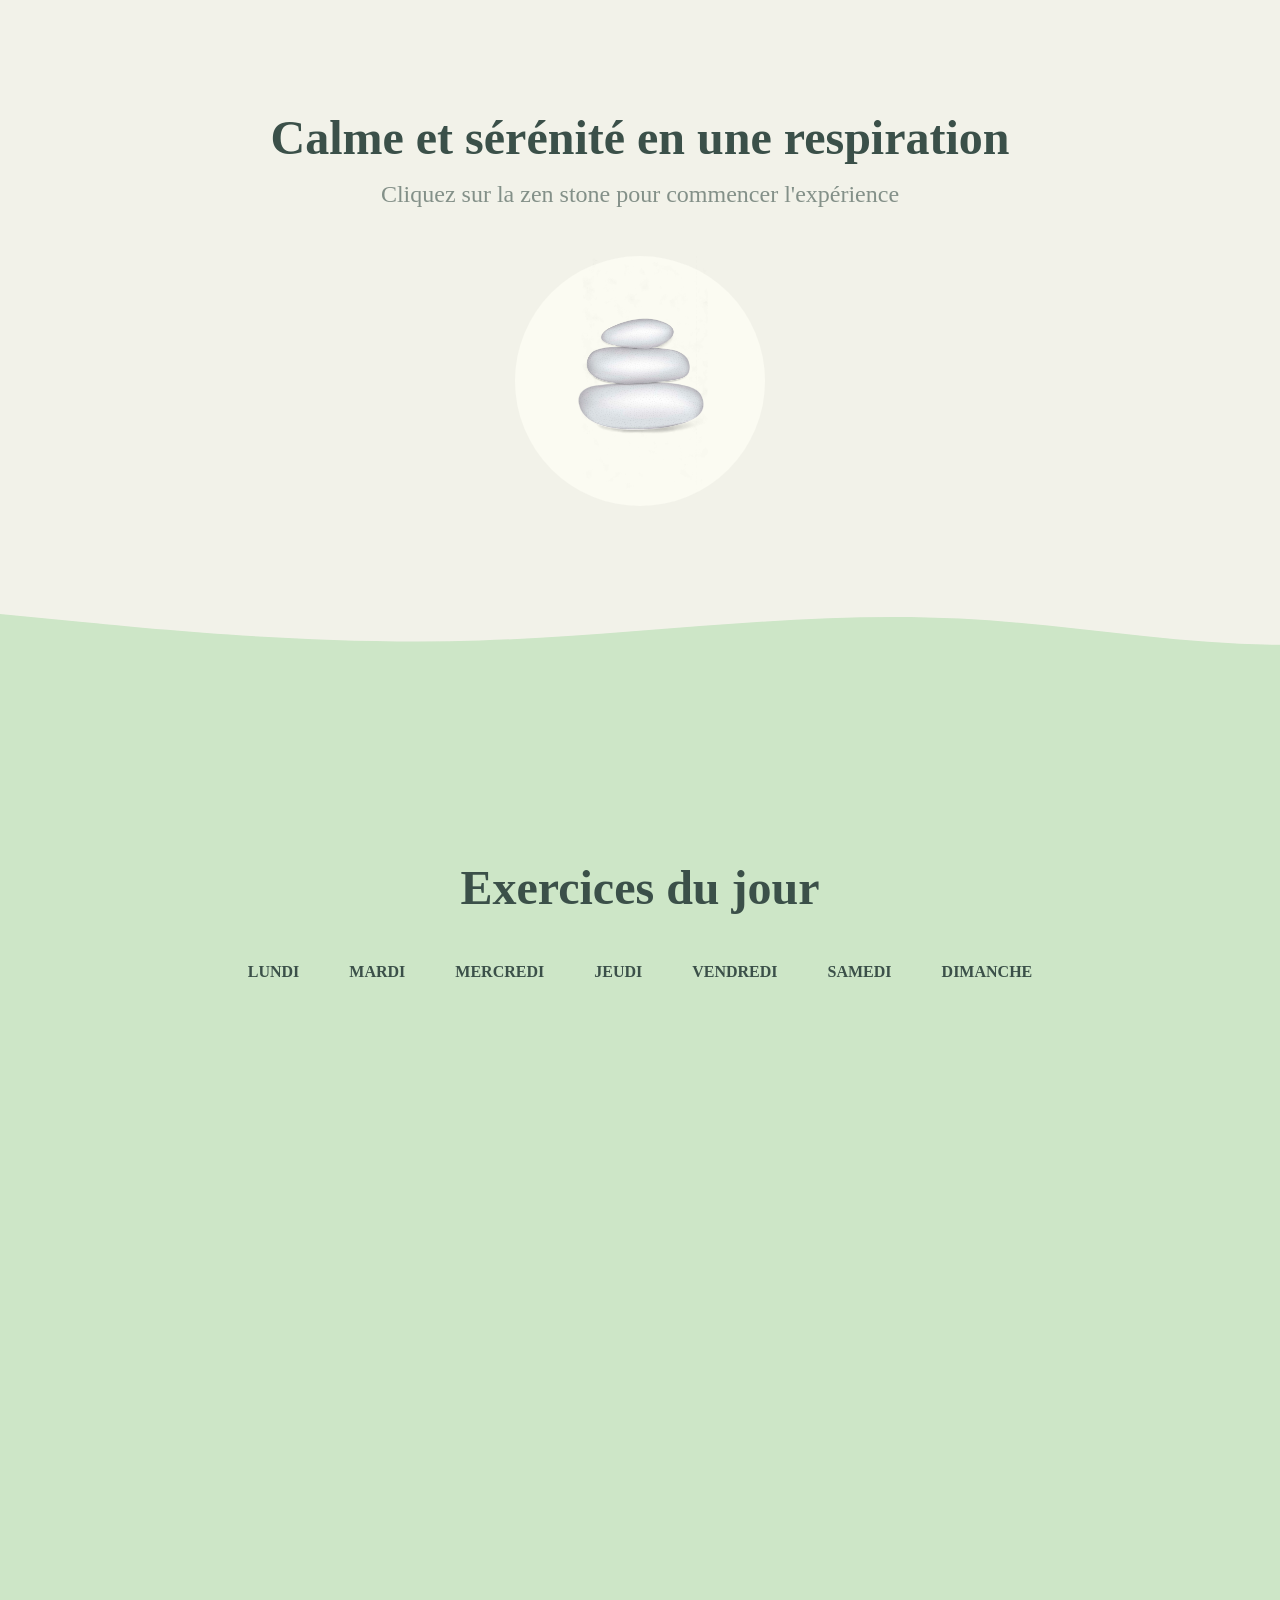
==== exercices.html @ aed7e55b "avancée animation zen stones + positionnement wave / content exercices" ====
<!DOCTYPE html>
<html lang="fr">
<head>
    <meta charset="UTF-8">
    <meta name="viewport" content="width=device-width, initial-scale=1.0">
    <!-- CSS -->
    <link rel="stylesheet" href="assets/css/style.css">
    <!-- JAVASCRIPT -->
     <script src="assets/js/exercice.js" defer></script>
    <title>Document</title>
</head>
<body>
    <section id="breath">
        <div class="container">
            <div class="breath_title">
            <h2>Calme et sérénité en une respiration</h2>
            <h3>Cliquez sur la zen stone pour commencer l'expérience</h3>
            </div>
            <div class="btn_stone_bg">
                <!-- HOVER =  scale(1.1 / 1.2) pour les stones + rotations -->
                 <!--  -->
                 <a href="" id="stone_btn">
                    <div class="stone_wrapper">
                        <img src="assets/img/stone1.png" alt="Pierre de base de la zen stone utilisée en bouton">
                        <img src="assets/img/stone2.png" alt="Seconde pierre de la zen stone utilisée en bouton">
                        <img src="assets/img/stone4.png" alt="Dernière pierre de la zen stone utilisée en bouton">
                    </div>
                </a>
                <div class="wave_background"></div>
            </div>        
        </div>
        <section id="breath_game">
            <!-- position absolute left0 bottom 50% translate 50% -->
             <!-- Display none de base puis changement  -->
            <div id="popup">
                <div class="popup_head">
                    <h2>Respirez pleinement</h2>
                    <!-- btn bg color F2F2E9 + padding -->
                    <a href="" id="popup_close""><</a>
                </div>
                <div class="popup_detail">
                    <p>Découvrez la puissance de la cohérence cardiaque pour un bien-être immédiat.Libérez votre esprit du stress quotidien et retrouvez équilibre et sérénité en quelques minutes seulement. Grâce à notre exercice de respiration en cohérence cardiaque, vous allez synchroniser votre respiration avec votre rythme cardiaque, apportant ainsi calme intérieur et apaisement profond.</p>
                </div>
                <!-- margin 3/5%  -->
                 <!-- bg image à rajouter un truc sobre -->
                <div id="setupBreath" class="game_setup_container">
                    <div class="setup_card">
                        <div class="setup_line" id="setupTime">
                            <h3>Durée</h3>
                            <input type="text" id="time" name="time" placeholder="Entrez un temps en minutes" min="1">
                            <p id="timeError"></p>
                        </div>
                        <div class="setup_line" id="setupVocal">
                            <h3>Guide vocal</h3>
                            <label for="vocal">
                                <input type="checkbox" id="vocal" name="vocal"> Activer
                            </label>
                        </div>
                        <div class="setup_line" id="setupMusic">
                            <h3>Musique</h3>
                            <label for="music">
                                <input type="checkbox" id="music" name="music"> Activer
                            </label>
                        </div>
                        <button type="submit" id="setupValidBtn">Enregistrer</button>
                    </div>
                </div>
                <h2>Cohérence cardiaque</h2>
                <div class="circle"></div>
            </div>
        </section>
    </section>
    <section id="exercices">
        <div class="container">
            <div class="exercices_title">
                <h2>Exercices du jour</h2>
                <ul id="calendar">
                    <li><a href="">LUNDI</a></li>
                    <li><a href="">MARDI</a></li>
                    <li><a href="">MERCREDI</a></li>
                    <li><a href="">JEUDI</a></li>
                    <li><a href="">VENDREDI</a></li>
                    <li><a href="">SAMEDI</a></li>
                    <li><a href="">DIMANCHE</a></li>
                </ul>
            </div>
            <div class="exercices_card_container">
                <!-- Pour chaque card = image en background de la card -->
                <div class="exercice_card">
                    <div class="EC_content">
                        <h3 class="EC_title"></h3>
                        <p class="EC_text"></p>
                    </div>
                </div>
                <div class="exercice_card">
                    <div class="EC_content">
                        <h3 class="EC_title"></h3>
                        <p class="EC_text"></p>
                    </div>
                </div>
                <div class="exercice_card">
                    <div class="EC_content">
                        <h3 class="EC_title"></h3>
                        <p class="EC_text"></p>
                    </div>
                </div>
            </div>
        </div>
    </section>
    <div class="bg_white_banner"></div>
</body>
<footer></footer>
</html>
---- assets/css/style.css ----
.container {
  max-width: 1750px;
}

* {
  margin: 0;
  padding: 0;
  text-decoration: none;
  list-style: none;
}

body {
  background-color: #f2f2e9;
}
body h2 {
  font-size: 3rem;
  color: #3b5049;
  padding-top: 110px;
}
body h3 {
  font-weight: normal;
  color: #3b5049;
}

#breath {
  display: flex;
  flex-direction: column;
  justify-content: flex-start;
  align-items: center;
  height: 750px;
  background-image: url("../img/bg_wave.svg");
  background-size: cover;
}
#breath .container {
  width: 100%;
  display: flex;
  flex-direction: column;
  justify-content: center;
  align-items: center;
  text-align: center;
}
#breath .container h3 {
  font-size: 1.5rem;
  padding-top: 1rem;
  opacity: 0.6;
  color: #3b5049;
}
#breath .btn_stone_bg {
  margin-top: 3rem;
  background-color: #fbfbf2;
  width: 250px;
  height: 250px;
  border-radius: 50%;
  z-index: 1;
  position: relative;
  transition: 0.5s ease-in-out;
}
#breath .btn_stone_bg img {
  position: absolute;
  width: 130px;
  top: 0%;
  left: 51%;
  transform: translate(-50%);
  transition: 0.5s ease-in-out;
}
#breath .btn_stone_bg img:nth-child(1):hover {
  top: -1%;
}
#breath .btn_stone_bg img:hover:nth-child(2) {
  transform: translate3d(1, 1, 1, 45deg);
  top: -3%;
  left: 45%;
}
#breath .btn_stone_bg img:nth-child(3) {
  top: 24%;
  left: 51%;
  transform: translate(-50%);
}
#breath .btn_stone_bg img:nth-child(3):hover {
  transform: translate3d(-1, -1, -1, 45deg);
  top: 20%;
  left: 66%;
}
#breath .btn_stone_bg:hover {
  transform: scale(1.1);
}

#exercices {
  display: flex;
  flex-direction: column;
  justify-content: flex-start;
  align-items: center;
  background-color: #cde6c7;
  height: 60rem;
}
#exercices .container {
  width: 100%;
  display: flex;
  flex-direction: row;
  justify-content: center;
  align-items: center;
  text-align: center;
}
#exercices ul {
  display: flex;
  flex-direction: row;
  justify-content: center;
  align-items: center;
  gap: 50px;
  margin-top: 3rem;
}
#exercices ul a {
  display: block;
  color: #3b5049;
  font-weight: 700;
  cursor: pointer;
  transition: 0.3s ease;
}
#exercices ul a:hover {
  color: #f2f2e9;
}

#popup {
  display: none;
}

/*# sourceMappingURL=style.css.map */
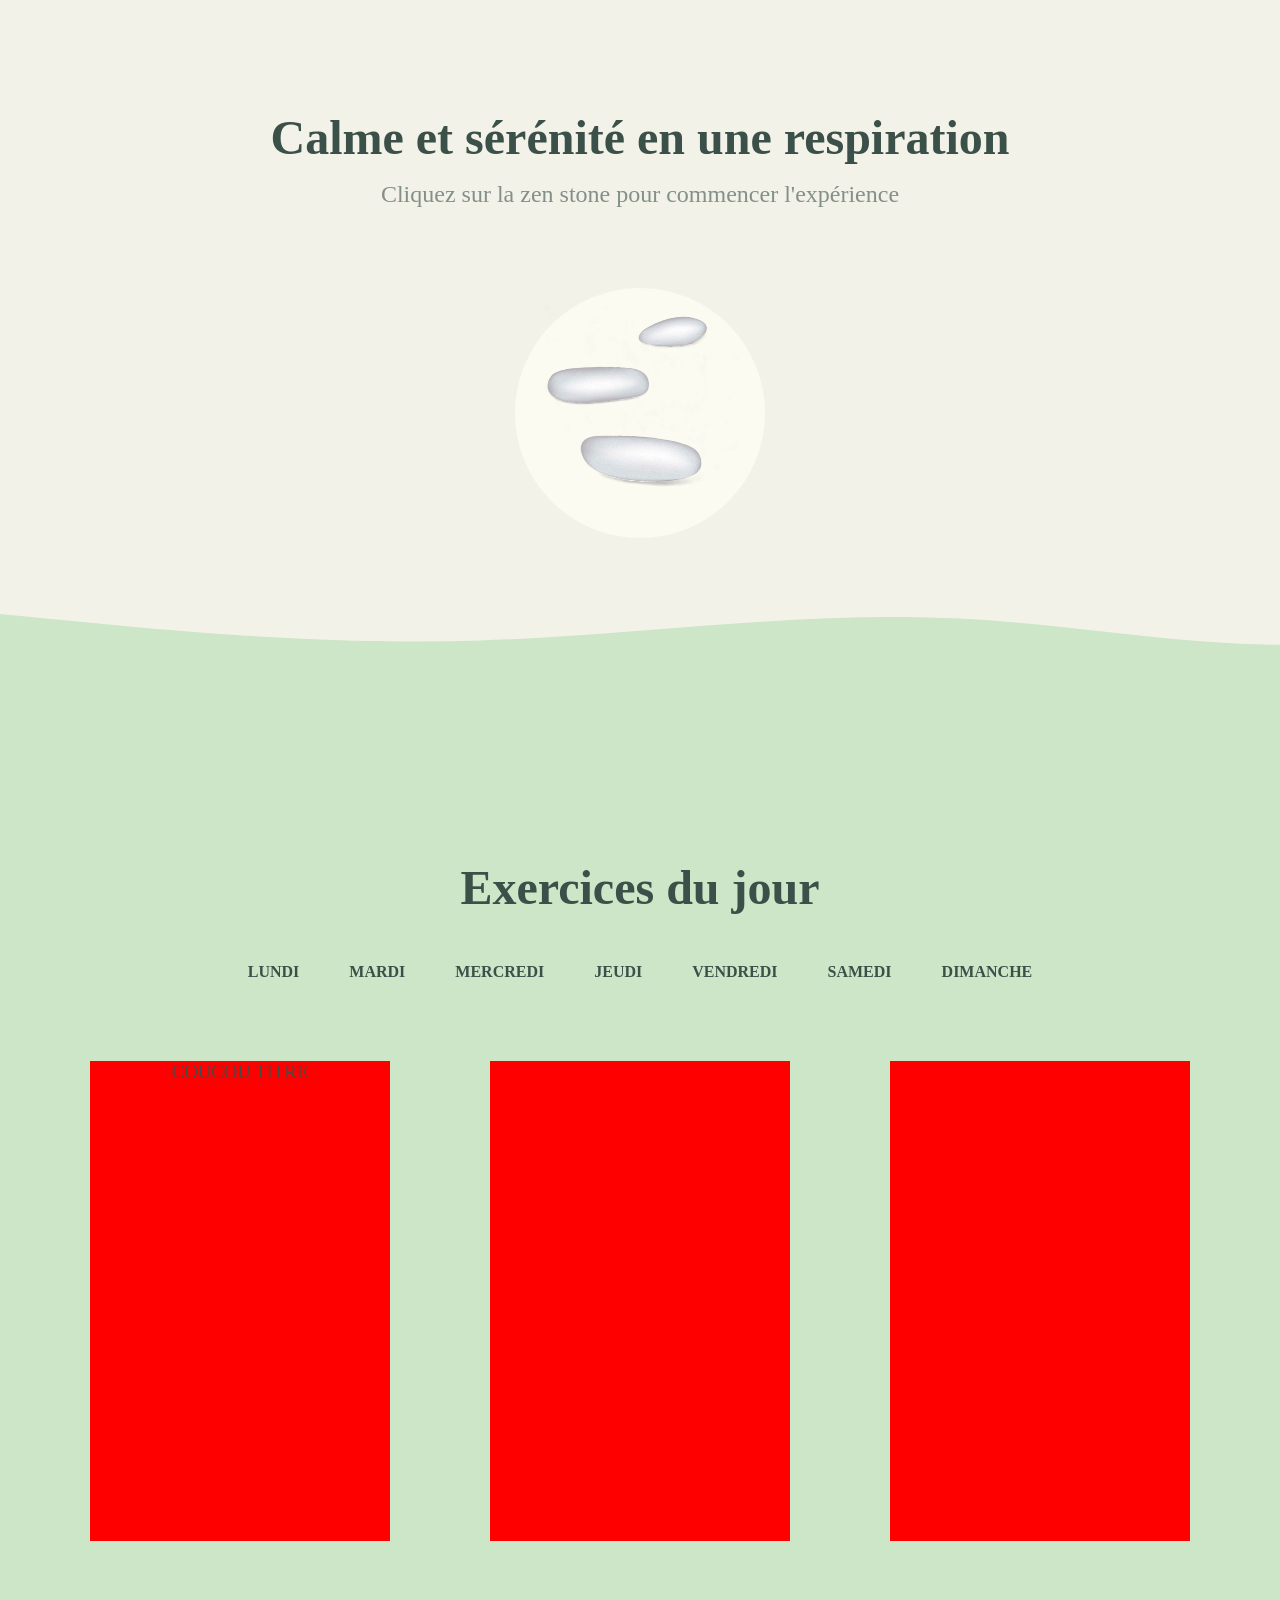
==== commit 2f7f1bc3: "ajout animation zen stones + cards en place et animée JS" ====
--- a/exercices.html
+++ b/exercices.html
@@ -84,11 +84,12 @@
                     <li><a href="">DIMANCHE</a></li>
                 </ul>
             </div>
+
             <div class="exercices_card_container">
                 <!-- Pour chaque card = image en background de la card -->
                 <div class="exercice_card">
                     <div class="EC_content">
-                        <h3 class="EC_title"></h3>
+                        <h3 class="EC_title">COUCOU TITRE</h3>
                         <p class="EC_text"></p>
                     </div>
                 </div>
--- a/assets/css/style.css
+++ b/assets/css/style.css
@@ -46,14 +46,15 @@
   color: #3b5049;
 }
 #breath .btn_stone_bg {
-  margin-top: 3rem;
+  margin-top: 5rem;
   background-color: #fbfbf2;
   width: 250px;
   height: 250px;
   border-radius: 50%;
   z-index: 1;
   position: relative;
-  transition: 0.5s ease-in-out;
+  transition: 0.4s ease-in-out;
+  cursor: pointer;
 }
 #breath .btn_stone_bg img {
   position: absolute;
@@ -61,28 +62,42 @@
   top: 0%;
   left: 51%;
   transform: translate(-50%);
-  transition: 0.5s ease-in-out;
+  transition: 0.3s ease-in;
+  transform-style: preserve-3d;
 }
-#breath .btn_stone_bg img:nth-child(1):hover {
-  top: -1%;
+#breath .btn_stone_bg img:nth-child(1) {
+  top: 10%;
+  transform: translate(-50%) rotateX(20deg) rotateY(15deg);
 }
-#breath .btn_stone_bg img:hover:nth-child(2) {
-  transform: translate3d(1, 1, 1, 45deg);
-  top: -3%;
-  left: 45%;
+#breath .btn_stone_bg img:nth-child(2) {
+  top: -5%;
+  left: 35%;
+  transform: translate(-50%) rotateX(-15deg) rotateY(10deg);
 }
 #breath .btn_stone_bg img:nth-child(3) {
+  top: 10%;
+  left: 65%;
+  transform: translate(-50%) rotateX(10deg) rotateY(-20deg);
+  animation-delay: 1.5s;
+}
+#breath .btn_stone_bg:hover {
+  transform: scale(0.9);
+}
+#breath .btn_stone_bg:hover img:nth-child(1) {
+  top: 0%;
+  transform: translate(-50%);
+}
+#breath .btn_stone_bg:hover img:nth-child(2) {
+  top: 0%;
+  left: 51%;
+  transform: translate(-50%);
+  animation-delay: 0.1s;
+}
+#breath .btn_stone_bg:hover img:nth-child(3) {
   top: 24%;
   left: 51%;
   transform: translate(-50%);
-}
-#breath .btn_stone_bg img:nth-child(3):hover {
-  transform: translate3d(-1, -1, -1, 45deg);
-  top: 20%;
-  left: 66%;
-}
-#breath .btn_stone_bg:hover {
-  transform: scale(1.1);
+  animation-delay: 0.2s;
 }
 
 #exercices {
@@ -96,7 +111,7 @@
 #exercices .container {
   width: 100%;
   display: flex;
-  flex-direction: row;
+  flex-direction: column;
   justify-content: center;
   align-items: center;
   text-align: center;
@@ -116,8 +131,43 @@
   cursor: pointer;
   transition: 0.3s ease;
 }
+#exercices ul a::before {
+  content: "";
+  position: absolute;
+  bottom: 0;
+  left: 50%;
+  width: 0;
+  height: 1px;
+  background-color: #3b5049;
+  transition: width 0.4s ease, left 0.4s ease;
+}
 #exercices ul a:hover {
-  color: #f2f2e9;
+  transform: scale(1.2);
+}
+#exercices ul a:hover::before {
+  width: 100%;
+  left: 0;
+}
+#exercices .exercices_card_container {
+  display: flex;
+  flex-direction: row;
+  justify-content: center;
+  align-items: center;
+  width: 100%;
+  gap: 100px;
+  perspective: 800px;
+}
+#exercices .exercices_card_container .exercice_card {
+  background-color: red;
+  width: 300px;
+  height: 30rem;
+  margin-top: 5rem;
+  will-change: transform;
+  transform-style: preserve-3d;
+  transition: 0.1s ease;
+}
+#exercices .exercices_card_container .exercice_card:hover {
+  transform: rotateX(var(--x-rotation, 0deg)) rotateY(var(--y-rotation, 0deg)) scale(1.1);
 }
 
 #popup {
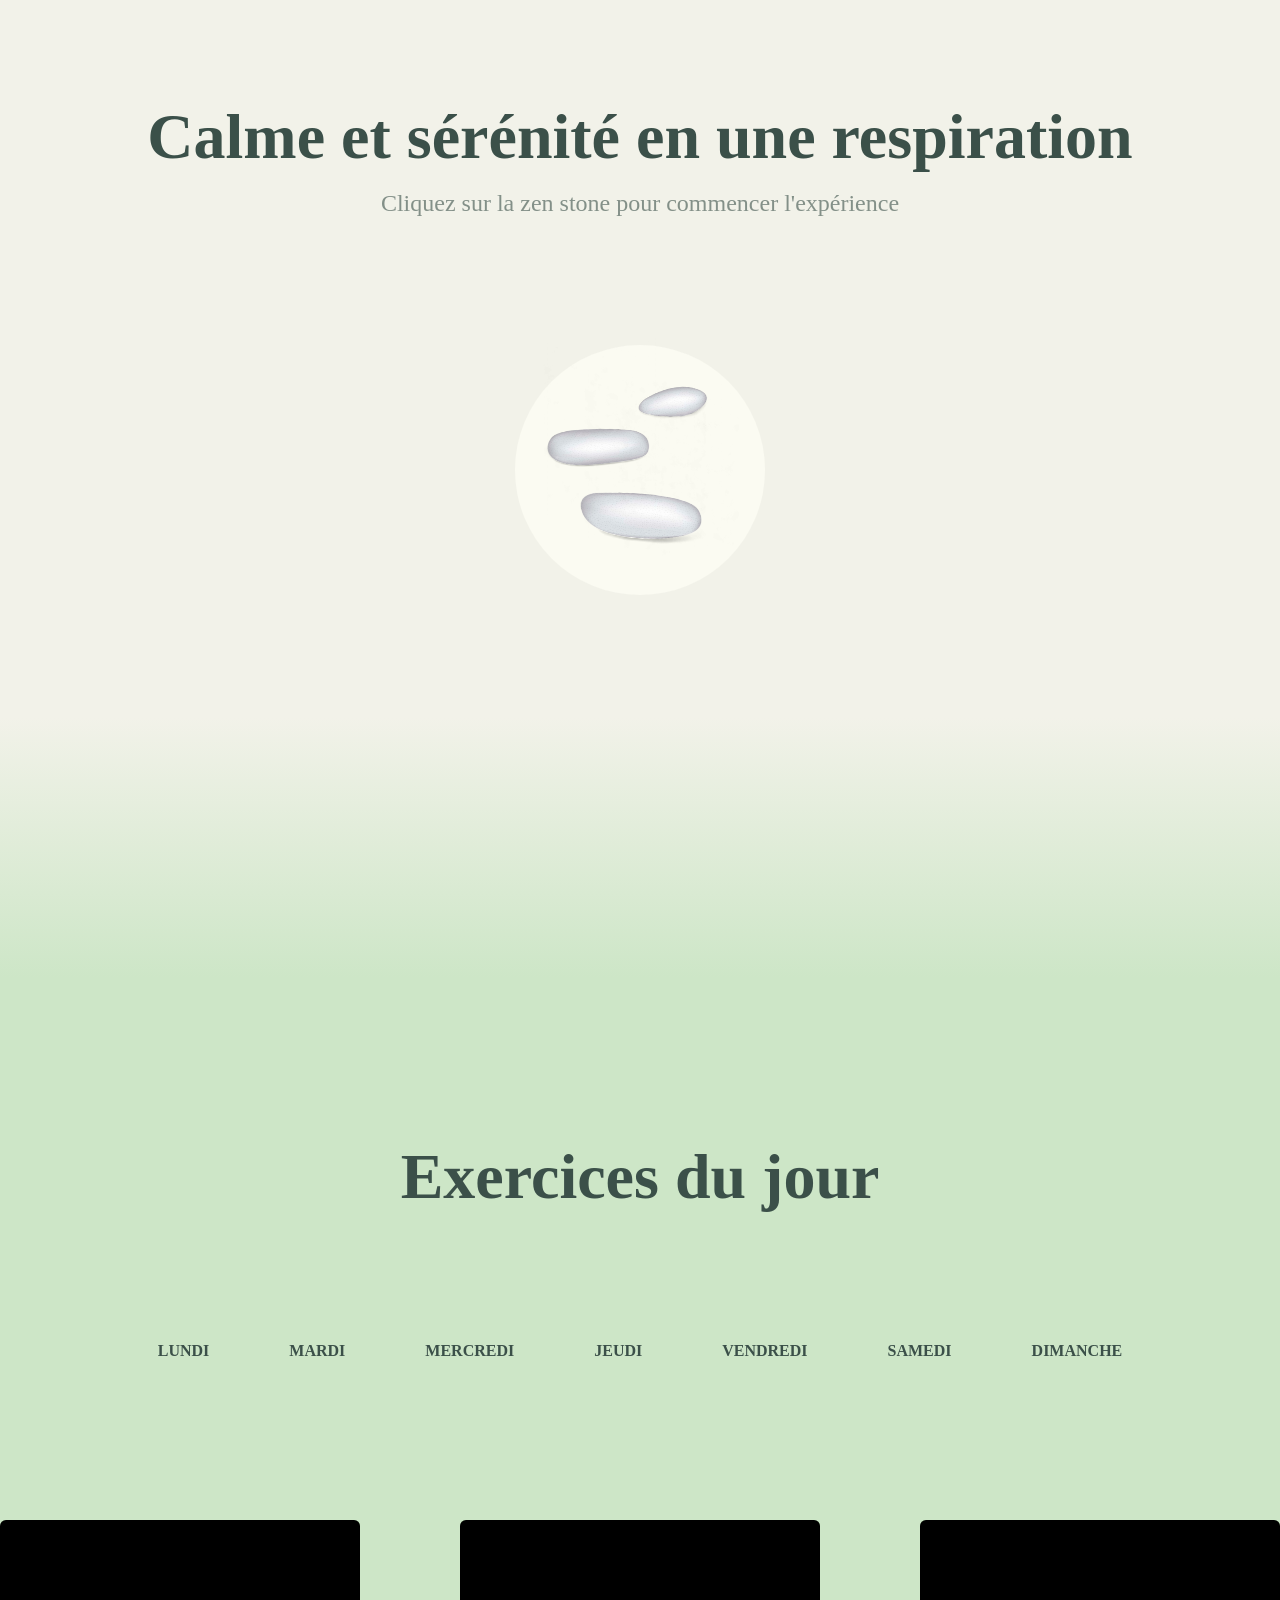
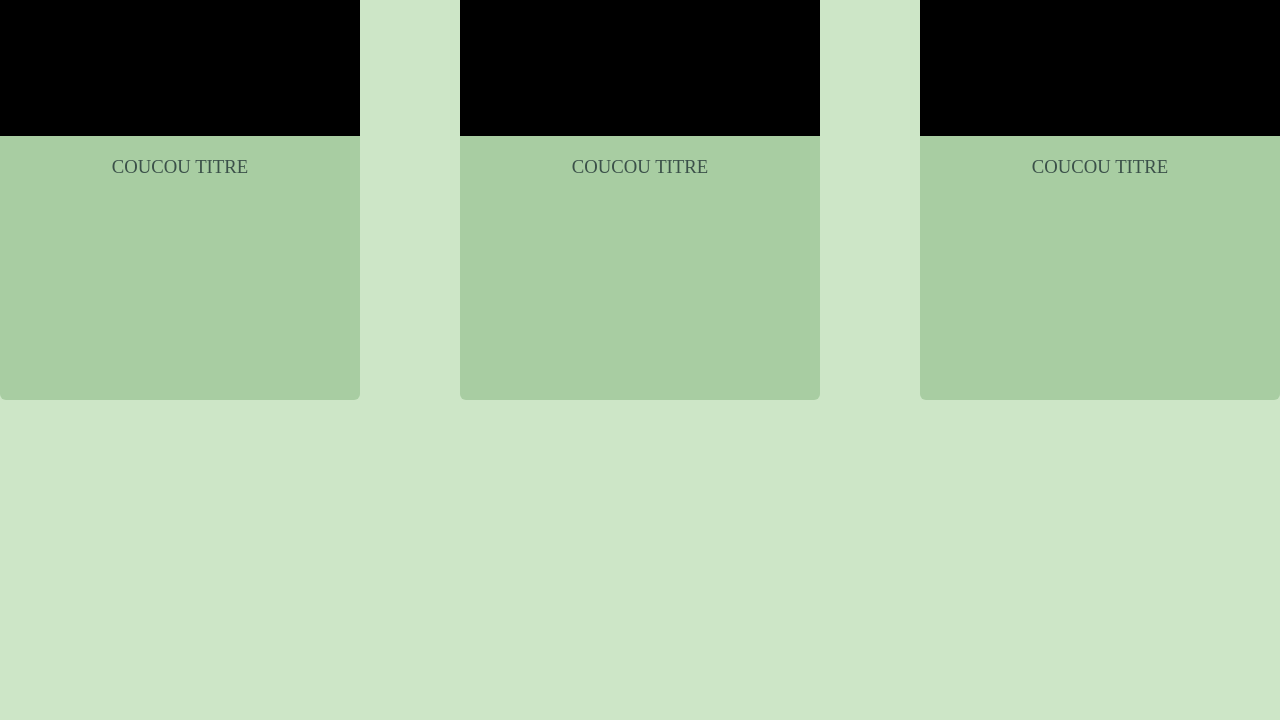
==== commit ed8e9005: "cards desktop ok" ====
--- a/exercices.html
+++ b/exercices.html
@@ -3,6 +3,8 @@
 <head>
     <meta charset="UTF-8">
     <meta name="viewport" content="width=device-width, initial-scale=1.0">
+    <!-- favicons -->
+     <link rel="stylesheet" href="assets/css/all.css">
     <!-- CSS -->
     <link rel="stylesheet" href="assets/css/style.css">
     <!-- JAVASCRIPT -->
@@ -32,42 +34,42 @@
         <section id="breath_game">
             <!-- position absolute left0 bottom 50% translate 50% -->
              <!-- Display none de base puis changement  -->
-            <div id="popup">
-                <div class="popup_head">
-                    <h2>Respirez pleinement</h2>
-                    <!-- btn bg color F2F2E9 + padding -->
-                    <a href="" id="popup_close""><</a>
-                </div>
-                <div class="popup_detail">
-                    <p>Découvrez la puissance de la cohérence cardiaque pour un bien-être immédiat.Libérez votre esprit du stress quotidien et retrouvez équilibre et sérénité en quelques minutes seulement. Grâce à notre exercice de respiration en cohérence cardiaque, vous allez synchroniser votre respiration avec votre rythme cardiaque, apportant ainsi calme intérieur et apaisement profond.</p>
-                </div>
-                <!-- margin 3/5%  -->
-                 <!-- bg image à rajouter un truc sobre -->
-                <div id="setupBreath" class="game_setup_container">
-                    <div class="setup_card">
-                        <div class="setup_line" id="setupTime">
-                            <h3>Durée</h3>
-                            <input type="text" id="time" name="time" placeholder="Entrez un temps en minutes" min="1">
-                            <p id="timeError"></p>
+            <div id="sideMenu">
+                <div class="menu_container">
+                        <h3>Respirez pleinement</h3>
+                    <div class="popup_detail">
+                        <p>Découvrez la puissance de la cohérence cardiaque pour un bien-être immédiat.Libérez votre esprit du stress quotidien et retrouvez équilibre et sérénité en quelques minutes seulement. Grâce à notre exercice de respiration en cohérence cardiaque, vous allez synchroniser votre respiration avec votre rythme cardiaque, apportant ainsi calme intérieur et apaisement profond.</p>
+                    </div>
+                    <!-- margin 3/5%  -->
+                    <!-- bg image à rajouter un truc sobre -->
+                    <div id="setupBreath" class="game_setup_container">
+                        <div class="setup_card">
+                            <div class="setup_line" id="setupTime">
+                                <h3>Durée</h3>
+                                <input type="text" id="time" name="time" placeholder="Temps en minutes" min="1">
+                                <p id="timeError"></p>
+                            </div>
+                            <div class="setup_line" id="setupVocal">
+                                <h3>Guide vocal</h3>
+                                <label for="vocal">
+                                    <input type="checkbox" id="vocal" name="vocal"> Activer
+                                </label>
+                            </div>
+                            <div class="setup_line" id="setupMusic">
+                                <h3>Musique</h3>
+                                <label for="music">
+                                    <input type="checkbox" id="music" name="music"> Activer
+                                </label>
+                            </div>
+                            <button type="submit" id="setupValidBtn" class="popupClose">Enregistrer</button>
                         </div>
-                        <div class="setup_line" id="setupVocal">
-                            <h3>Guide vocal</h3>
-                            <label for="vocal">
-                                <input type="checkbox" id="vocal" name="vocal"> Activer
-                            </label>
-                        </div>
-                        <div class="setup_line" id="setupMusic">
-                            <h3>Musique</h3>
-                            <label for="music">
-                                <input type="checkbox" id="music" name="music"> Activer
-                            </label>
-                        </div>
-                        <button type="submit" id="setupValidBtn">Enregistrer</button>
                     </div>
                 </div>
-                <h2>Cohérence cardiaque</h2>
-                <div class="circle"></div>
+                <a href="" id="popup_close" class="popupClose"><i class="fa-solid fa-arrow-left"></i></a>
             </div>
+            <h2>Cohérence cardiaque</h2>
+            <div class="circle"></div>
+            <div id="gameClose"><i class="fa-solid fa-backward"></i></div>
         </section>
     </section>
     <section id="exercices">
@@ -88,20 +90,29 @@
             <div class="exercices_card_container">
                 <!-- Pour chaque card = image en background de la card -->
                 <div class="exercice_card">
-                    <div class="EC_content">
+                    <div class="img_abs">
+                        <img src="" alt="">
+                    </div>
+                    <div class="EC_text">
                         <h3 class="EC_title">COUCOU TITRE</h3>
                         <p class="EC_text"></p>
                     </div>
                 </div>
                 <div class="exercice_card">
-                    <div class="EC_content">
-                        <h3 class="EC_title"></h3>
+                    <div class="img_abs">
+                        <img src="" alt="">
+                    </div>
+                    <div class="EC_text">
+                        <h3 class="EC_title">COUCOU TITRE</h3>
                         <p class="EC_text"></p>
                     </div>
                 </div>
                 <div class="exercice_card">
-                    <div class="EC_content">
-                        <h3 class="EC_title"></h3>
+                    <div class="img_abs">
+                        <img src="" alt="">
+                    </div>
+                    <div class="EC_text">
+                        <h3 class="EC_title">COUCOU TITRE</h3>
                         <p class="EC_text"></p>
                     </div>
                 </div>
--- a/assets/css/style.css
+++ b/assets/css/style.css
@@ -13,9 +13,9 @@
   background-color: #f2f2e9;
 }
 body h2 {
-  font-size: 3rem;
-  color: #3b5049;
-  padding-top: 110px;
+  font-size: 4rem;
+  color: #3b5049;
+  padding-top: 100px;
 }
 body h3 {
   font-weight: normal;
@@ -27,8 +27,8 @@
   flex-direction: column;
   justify-content: flex-start;
   align-items: center;
-  height: 750px;
-  background-image: url("../img/bg_wave.svg");
+  height: 65rem;
+  background: linear-gradient(360deg, rgb(205, 230, 199) 6%, rgb(242, 242, 233) 31%);
   background-size: cover;
 }
 #breath .container {
@@ -46,7 +46,7 @@
   color: #3b5049;
 }
 #breath .btn_stone_bg {
-  margin-top: 5rem;
+  margin-top: 8rem;
   background-color: #fbfbf2;
   width: 250px;
   height: 250px;
@@ -70,12 +70,12 @@
   transform: translate(-50%) rotateX(20deg) rotateY(15deg);
 }
 #breath .btn_stone_bg img:nth-child(2) {
-  top: -5%;
+  top: -3%;
   left: 35%;
   transform: translate(-50%) rotateX(-15deg) rotateY(10deg);
 }
 #breath .btn_stone_bg img:nth-child(3) {
-  top: 10%;
+  top: 15%;
   left: 65%;
   transform: translate(-50%) rotateX(10deg) rotateY(-20deg);
   animation-delay: 1.5s;
@@ -84,17 +84,17 @@
   transform: scale(0.9);
 }
 #breath .btn_stone_bg:hover img:nth-child(1) {
-  top: 0%;
+  top: 15%;
   transform: translate(-50%);
 }
 #breath .btn_stone_bg:hover img:nth-child(2) {
-  top: 0%;
+  top: 15%;
   left: 51%;
   transform: translate(-50%);
   animation-delay: 0.1s;
 }
 #breath .btn_stone_bg:hover img:nth-child(3) {
-  top: 24%;
+  top: 39%;
   left: 51%;
   transform: translate(-50%);
   animation-delay: 0.2s;
@@ -106,7 +106,7 @@
   justify-content: flex-start;
   align-items: center;
   background-color: #cde6c7;
-  height: 60rem;
+  height: 80rem;
 }
 #exercices .container {
   width: 100%;
@@ -121,8 +121,8 @@
   flex-direction: row;
   justify-content: center;
   align-items: center;
-  gap: 50px;
-  margin-top: 3rem;
+  gap: 5rem;
+  margin-top: 8rem;
 }
 #exercices ul a {
   display: block;
@@ -142,7 +142,7 @@
   transition: width 0.4s ease, left 0.4s ease;
 }
 #exercices ul a:hover {
-  transform: scale(1.2);
+  transform: scale(1.1);
 }
 #exercices ul a:hover::before {
   width: 100%;
@@ -158,20 +158,216 @@
   perspective: 800px;
 }
 #exercices .exercices_card_container .exercice_card {
-  background-color: red;
-  width: 300px;
+  background-color: #a8cda2;
+  width: 400px;
   height: 30rem;
-  margin-top: 5rem;
+  margin-top: 10rem;
   will-change: transform;
   transform-style: preserve-3d;
-  transition: 0.1s ease;
+  transition: 0.1s ease-out;
+  position: relative;
+  border-radius: 6px;
+  box-shadow: 0px 20px 50px rgba #a8cda2;
+  text-align: center;
 }
 #exercices .exercices_card_container .exercice_card:hover {
   transform: rotateX(var(--x-rotation, 0deg)) rotateY(var(--y-rotation, 0deg)) scale(1.1);
 }
-
-#popup {
+#exercices .exercices_card_container .exercice_card::after {
+  position: absolute;
+  top: 0;
+  left: 0;
+  content: "";
+  background-color: black;
+  opacity: 0;
+  transition: opacity 0.4s ease-in;
+  z-index: 1000;
+  width: 100%;
+  height: 100%;
+  border-radius: inherit;
+}
+#exercices .exercices_card_container .exercice_card:hover::after {
+  opacity: 0.3;
+}
+#exercices .exercices_card_container .exercice_card .img_abs {
+  background-color: black;
+  height: 45%;
+  width: 100%;
+  border-radius: 6px 6px 0px 0px;
+}
+#exercices .exercices_card_container .exercice_card .img_abs img {
+  object-fit: cover;
+  border-radius: inherit;
+}
+#exercices .exercices_card_container .exercice_card h3 {
+  margin-top: 20px;
+}
+
+#breath_game {
+  display: flex;
+  flex-direction: column;
+  justify-content: flex-start;
+  align-items: center;
   display: none;
+  position: fixed;
+  top: 0;
+  left: 0;
+  background-color: #F2F2E9;
+  width: 100%;
+  height: 100%;
+  z-index: 1000;
+}
+#breath_game h2 {
+  margin-top: 100px;
+}
+#breath_game .circle {
+  width: 150px;
+  height: 150px;
+  border-radius: 50%;
+  background-color: #3b5049;
+  animation: breathe 8s ease-in-out infinite;
+  margin-top: 10rem;
+  cursor: pointer;
+}
+#breath_game #gameClose {
+  position: absolute;
+  top: 5%;
+  right: 5%;
+  font-size: 2rem;
+  opacity: 0.7;
+  color: #3b5049;
+  display: block;
+  transition: 0.5s ease;
+  cursor: pointer;
+}
+#breath_game #gameClose:hover {
+  transform: scale(1.3);
+  opacity: 1;
+}
+
+#sideMenu {
+  display: flex;
+  flex-direction: row;
+  justify-content: flex-start;
+  align-items: center;
+  position: absolute;
+  top: 20%;
+  left: -5px;
+  box-sizing: border-box;
+  width: 20%;
+  height: 60%;
+  background-color: rgba(205, 230, 199, 0.7);
+  padding: 0px 30px;
+  padding-right: 0;
+  border-radius: 6px;
+  transition: 0.3s ease-in-out;
+}
+#sideMenu h3 {
+  font-size: 1.5rem;
+}
+#sideMenu a {
+  display: flex;
+  flex-direction: row;
+  justify-content: center;
+  align-items: center;
+  width: 20px;
+  opacity: 0.5;
+  padding-right: 10px;
+  padding-left: 10px;
+  font-size: 1.5rem;
+  height: 100%;
+  transition: 0.3s ease-in-out;
+  border-radius: inherit;
+}
+#sideMenu a:hover {
+  background-color: rgba(168, 205, 162, 0.5);
+}
+#sideMenu .menu_container {
+  text-align: center;
+  position: relative;
+}
+#sideMenu .popup_head {
+  display: flex;
+  flex-direction: row;
+  justify-content: center;
+  align-items: center;
+  width: 100%;
+  gap: 15%;
+  position: relative;
+  margin-bottom: 3rem;
+}
+#sideMenu .popup_head h3 {
+  font-size: 2rem;
+}
+#sideMenu .popup_detail {
+  margin-bottom: 3rem;
+  margin-top: 1.5rem;
+  display: flex;
+  flex-direction: row;
+  justify-content: center;
+  align-items: center;
+}
+#sideMenu .popup_detail p {
+  width: 85%;
+  opacity: 0.5;
+}
+#sideMenu .setup_card {
+  display: flex;
+  flex-direction: column;
+  justify-content: center;
+  align-items: flex-start;
+  gap: 3rem;
+  width: 80%;
+  margin-left: 5%;
+}
+#sideMenu .setup_card .setup_line {
+  width: 100%;
+  display: flex;
+  flex-direction: row;
+  justify-content: space-between;
+  align-items: center;
+}
+#sideMenu .setup_card input {
+  border: none;
+  outline: none;
+  border-radius: 3px;
+}
+#sideMenu .setup_card #time {
+  height: 30px;
+  width: 40%;
+  padding-left: 5px;
+}
+#sideMenu .setup_card #time::placeholder {
+  opacity: 0.5;
+}
+#sideMenu .setup_card button {
+  border: none;
+  width: 90px;
+  height: 30px;
+  border-radius: 3px;
+  background-color: #a8cda2;
+  transition: 0.3s ease;
+  line-height: 30px;
+  cursor: pointer;
+  color: #3b5049;
+}
+#sideMenu .setup_card button:hover {
+  color: #f2f2e9;
+}
+
+#sideMenu.collapsed {
+  transform: translateX(-90%);
+}
+
+@keyframes breathe {
+  0%, 100% {
+    transform: scale(1);
+    background-color: #3b5049;
+  }
+  50% {
+    transform: scale(1.5);
+    background-color: #c6cdc4;
+  }
 }
 
 /*# sourceMappingURL=style.css.map */
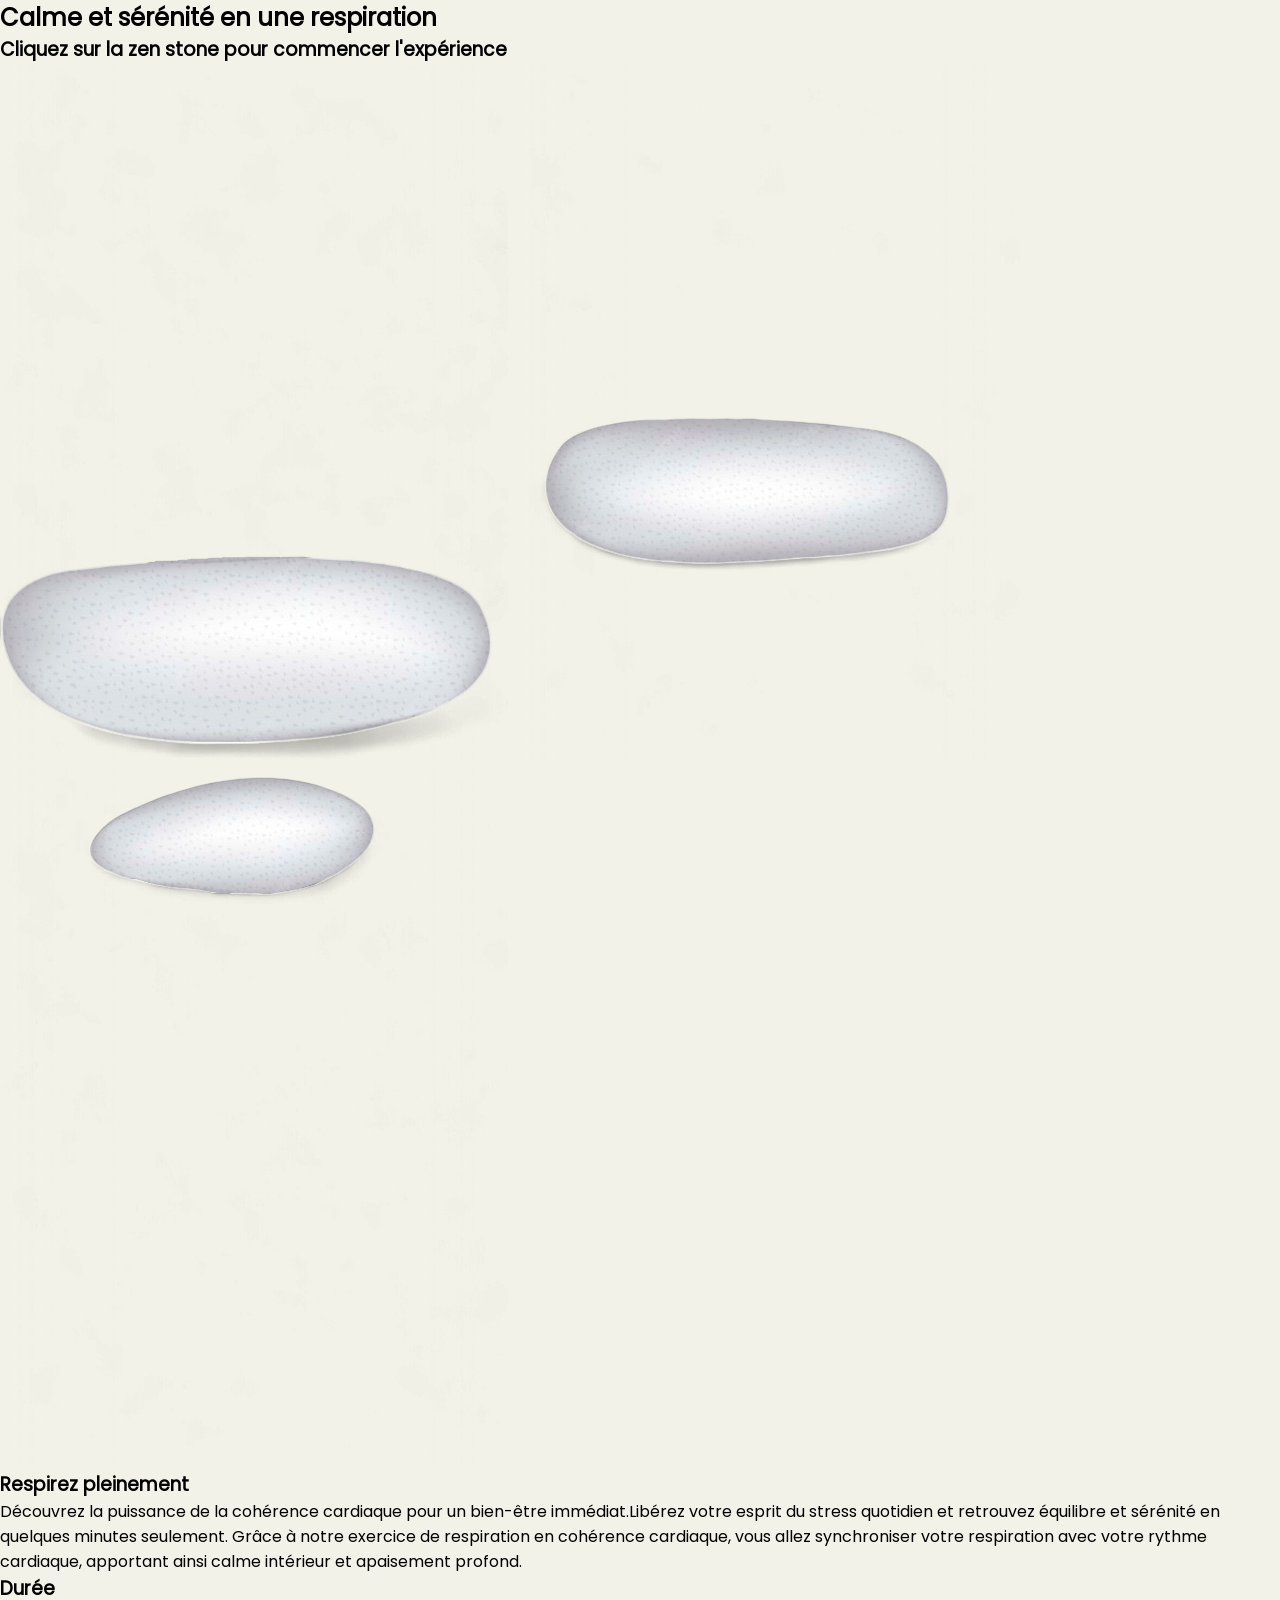
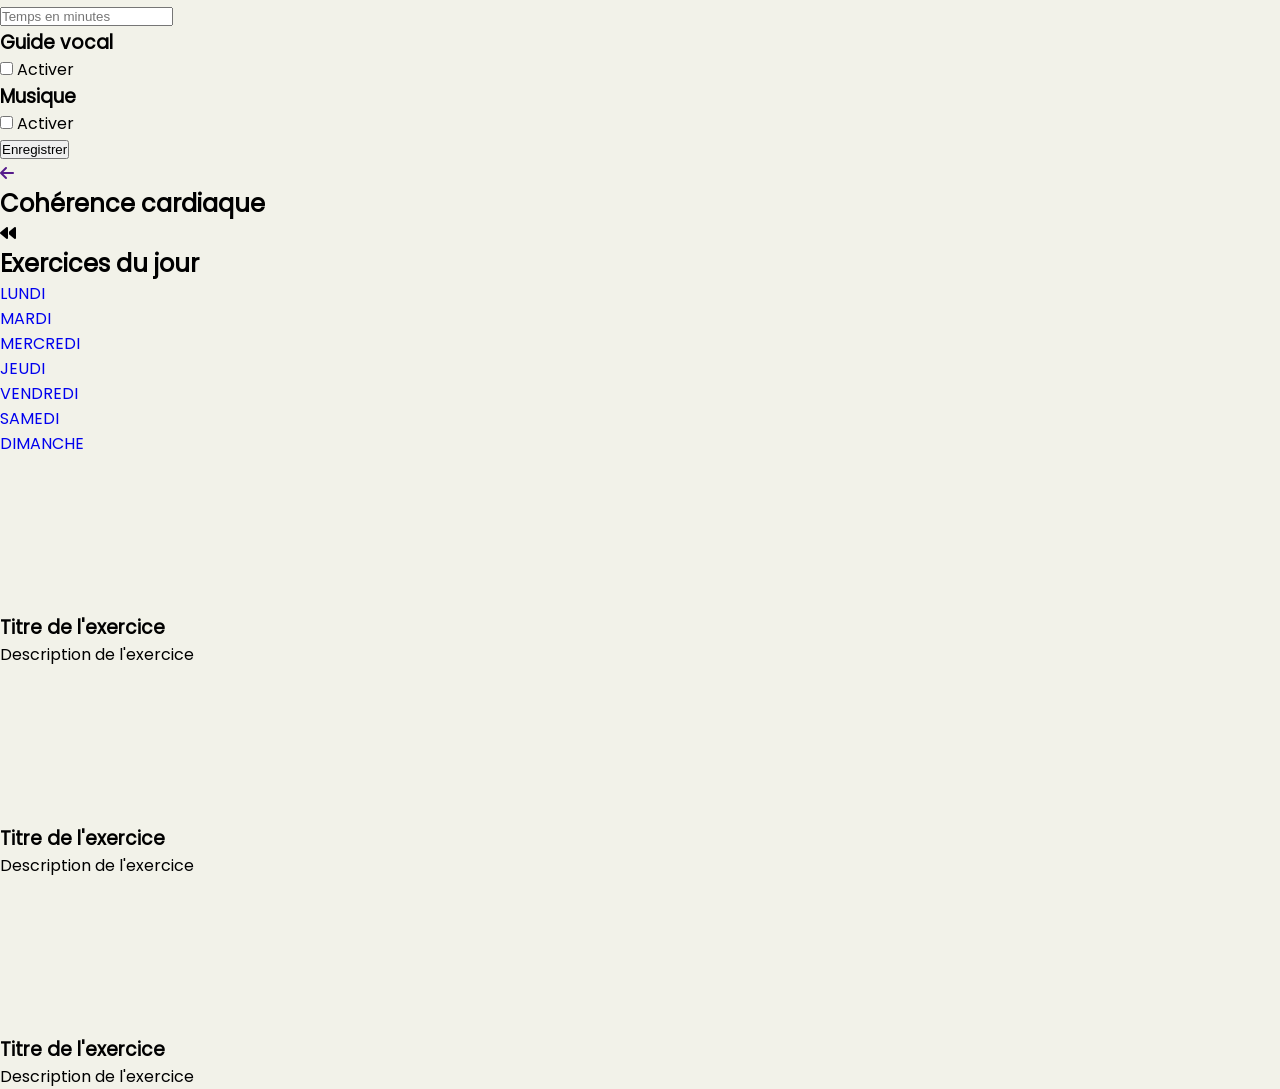
==== commit a6970252: "version "final" ====
--- a/exercices.html
+++ b/exercices.html
@@ -67,58 +67,62 @@
                 </div>
                 <a href="" id="popup_close" class="popupClose"><i class="fa-solid fa-arrow-left"></i></a>
             </div>
-            <h2>Cohérence cardiaque</h2>
-            <div class="circle"></div>
+            <div class="game_content">
+                <h2>Cohérence cardiaque</h2>
+                <div class="circle"></div>
+            </div>
             <div id="gameClose"><i class="fa-solid fa-backward"></i></div>
         </section>
     </section>
+
+    
     <section id="exercices">
         <div class="container">
             <div class="exercices_title">
                 <h2>Exercices du jour</h2>
                 <ul id="calendar">
-                    <li><a href="">LUNDI</a></li>
-                    <li><a href="">MARDI</a></li>
-                    <li><a href="">MERCREDI</a></li>
-                    <li><a href="">JEUDI</a></li>
-                    <li><a href="">VENDREDI</a></li>
-                    <li><a href="">SAMEDI</a></li>
-                    <li><a href="">DIMANCHE</a></li>
+                    <li><a href="#" data-day="lundi">LUNDI</a></li>
+                    <li><a href="#" data-day="mardi">MARDI</a></li>
+                    <li><a href="#" data-day="mercredi">MERCREDI</a></li>
+                    <li><a href="#" data-day="jeudi">JEUDI</a></li>
+                    <li><a href="#" data-day="vendredi">VENDREDI</a></li>
+                    <li><a href="#" data-day="samedi">SAMEDI</a></li>
+                    <li><a href="#" data-day="dimanche">DIMANCHE</a></li>
                 </ul>
             </div>
 
             <div class="exercices_card_container">
-                <!-- Pour chaque card = image en background de la card -->
                 <div class="exercice_card">
                     <div class="img_abs">
-                        <img src="" alt="">
+                        <iframe src="" frameborder="0" allowfullscreen></iframe>
                     </div>
                     <div class="EC_text">
-                        <h3 class="EC_title">COUCOU TITRE</h3>
-                        <p class="EC_text"></p>
+                        <h3 class="EC_title">Titre de l'exercice</h3>
+                        <p class="EC_text_content">Description de l'exercice</p>
                     </div>
                 </div>
                 <div class="exercice_card">
                     <div class="img_abs">
-                        <img src="" alt="">
+                        <iframe src="" frameborder="0" allowfullscreen></iframe>
                     </div>
                     <div class="EC_text">
-                        <h3 class="EC_title">COUCOU TITRE</h3>
-                        <p class="EC_text"></p>
+                        <h3 class="EC_title">Titre de l'exercice</h3>
+                        <p class="EC_text_content">Description de l'exercice</p>
                     </div>
                 </div>
                 <div class="exercice_card">
                     <div class="img_abs">
-                        <img src="" alt="">
+                        <iframe src="" frameborder="0" allowfullscreen></iframe>
                     </div>
                     <div class="EC_text">
-                        <h3 class="EC_title">COUCOU TITRE</h3>
-                        <p class="EC_text"></p>
+                        <h3 class="EC_title">Titre de l'exercice</h3>
+                        <p class="EC_text_content">Description de l'exercice</p>
                     </div>
                 </div>
             </div>
         </div>
     </section>
+
     <div class="bg_white_banner"></div>
 </body>
 <footer></footer>
--- a/assets/css/style.css
+++ b/assets/css/style.css
@@ -1,5 +1,25 @@
-.container {
-  max-width: 1750px;
+@font-face {
+  font-family: "Poppins";
+  src: url(../fonts/Poppins/Poppins-Regular.ttf);
+}
+@font-face {
+  font-family: "Delicious";
+  src: url(../fonts/Delicious_Handrawn/DeliciousHandrawn-Regular.ttf);
+}
+@font-face {
+  font-family: "sijusto";
+  src: url(../../fonts/sijusto/SIJUSTO.otf);
+}
+* {
+  margin: 0;
+  padding: 0;
+  box-sizing: border-box;
+}
+
+body, html {
+  height: 100%;
+  font-family: Arial, sans-serif;
+  background-color: #f2f2e9;
 }
 
 * {
@@ -9,364 +29,321 @@
   list-style: none;
 }
 
-body {
-  background-color: #f2f2e9;
-}
-body h2 {
-  font-size: 4rem;
-  color: #3b5049;
-  padding-top: 100px;
-}
-body h3 {
-  font-weight: normal;
-  color: #3b5049;
-}
-
-#breath {
+header {
+  background-image: url("../../assets/img/background.png");
+  background-size: cover;
+  background-position: center;
+  width: 100%;
+  height: 100vh;
+  top: 0;
   display: flex;
   flex-direction: column;
   justify-content: flex-start;
   align-items: center;
-  height: 65rem;
-  background: linear-gradient(360deg, rgb(205, 230, 199) 6%, rgb(242, 242, 233) 31%);
-  background-size: cover;
-}
-#breath .container {
-  width: 100%;
+  color: white;
+}
+
+.logo img {
+  padding-top: 10px;
+  padding-left: 20px;
+  height: 100px;
+}
+
+.navbar {
+  display: flex;
+  width: 100%;
+  flex-direction: row;
+  justify-content: space-between;
+  align-items: center;
+}
+
+.navbar ul {
+  display: flex;
+  padding-right: 50px;
+  gap: 10px;
+}
+
+.navbar a {
+  display: block;
+  color: white;
+  text-decoration: none;
+  font-weight: bold;
+  margin-left: 20px;
+  padding: 5px;
+  transition: transform 0.3s ease;
+}
+
+.navbar a:hover {
+  transform: scale(1.2);
+}
+
+h1 {
+  padding-top: 42%;
+  text-align: center;
+  color: white;
+  font-size: 500%;
+}
+
+body {
+  font-family: "Poppins";
+}
+
+main {
+  color: #3b5049;
+}
+
+.carousel {
+  overflow: hidden;
+  z-index: 1;
+  width: 100%;
+  height: 300px;
+  display: flex;
+  justify-content: center;
+  align-items: center;
+}
+.carousel .carousel-track {
+  display: flex;
+  gap: 150px;
+  animation: scroll 20s linear infinite;
+}
+.carousel img {
+  width: 400px;
+  transition: transform 0.3s ease, opacity 0.3s ease;
+}
+.carousel img:hover {
+  transform: scale(1.1);
+  box-shadow: 0 4px 8px rgba(0, 0, 0, 0.2);
+}
+
+.text-marquee {
+  position: absolute;
+  z-index: -1;
+  overflow: hidden;
+  width: 100%;
+  height: 300px;
+  margin-top: 20px;
+}
+.text-marquee .text-track {
+  display: flex;
+  gap: 50px;
+  animation: scroll-text 15s linear infinite;
+}
+.text-marquee .marquee-text {
+  font-size: 2rem;
+  white-space: nowrap;
+  position: relative;
+  transition: transform 0.3s ease;
+  opacity: 0.8;
+}
+
+@keyframes scroll-text {
+  0% {
+    transform: translateX(0);
+  }
+  100% {
+    transform: translateX(-100%);
+  }
+}
+.section-article {
+  padding: 20px;
   display: flex;
   flex-direction: column;
+  align-items: center;
+  text-align: center;
+}
+.section-article.blurred {
+  filter: blur(5px);
+}
+.section-article h2 {
+  font-size: 24px;
+  margin-bottom: 20px;
+}
+.section-article #search-bar {
+  width: 700px;
+  padding: 10px;
+  font-size: 16px;
+  margin-bottom: 20px;
+  border-radius: 4px;
+  border: 1px solid #3b5049;
+}
+.section-article .filters {
+  display: flex;
+  gap: 10px;
+  margin-bottom: 20px;
+  margin: auto;
+  width: 700px;
   justify-content: center;
-  align-items: center;
-  text-align: center;
-}
-#breath .container h3 {
-  font-size: 1.5rem;
-  padding-top: 1rem;
-  opacity: 0.6;
-  color: #3b5049;
-}
-#breath .btn_stone_bg {
-  margin-top: 8rem;
-  background-color: #fbfbf2;
-  width: 250px;
-  height: 250px;
+}
+.section-article .filters label {
+  font-size: 14px;
+  cursor: pointer;
+  flex: 1;
+  text-align: center;
+}
+.section-article .filters label input {
+  margin-right: 2px;
+  appearance: none; /* Cache la checkbox sans besoin de display: none */
+  width: 15px;
+  height: 15px;
+  background-color: #f2f2e9;
+  border: 1px solid #3b5049;
   border-radius: 50%;
-  z-index: 1;
+  cursor: pointer;
   position: relative;
-  transition: 0.4s ease-in-out;
+  top: 2px;
+  outline: none;
+  transition: background-color 0.3s;
+}
+.section-article .filters label input:checked {
+  background-color: #3b5049;
+}
+.section-article .cards-container {
+  display: grid;
+  grid-template-columns: repeat(3, minmax(250px, 1fr));
+  max-width: 1000px;
+  width: 100%;
+  gap: 20px;
+}
+.section-article .cards-container .card {
+  margin-top: 10px;
+  border: 1px solid #ddd;
+  border-radius: 4px;
+  background-color: #ffffff;
+  box-shadow: #3B5049;
+  padding: 15px;
+  text-align: center;
+  width: 100%;
+  box-shadow: 0px 4px 8px rgba(0, 0, 0, 0.2);
+  transition: box-shadow 0.3s ease;
+  overflow: hidden;
+}
+.section-article .cards-container .card:hover {
+  box-shadow: 0px 8px 16px rgba(0, 0, 0, 0.3);
+}
+.section-article .cards-container .card img {
+  width: 100%;
+  height: auto;
+  border-radius: 4px;
+}
+.section-article .cards-container .card h3 {
+  font-size: 18px;
+  margin: 10px 0;
+}
+.section-article .cards-container .card button {
+  background-color: #A8CDA2;
+  color: #3B5049;
+  border: none;
+  border-radius: 6px;
+  padding: 2px 7px;
   cursor: pointer;
-}
-#breath .btn_stone_bg img {
-  position: absolute;
-  width: 130px;
-  top: 0%;
-  left: 51%;
-  transform: translate(-50%);
-  transition: 0.3s ease-in;
-  transform-style: preserve-3d;
-}
-#breath .btn_stone_bg img:nth-child(1) {
-  top: 10%;
-  transform: translate(-50%) rotateX(20deg) rotateY(15deg);
-}
-#breath .btn_stone_bg img:nth-child(2) {
-  top: -3%;
-  left: 35%;
-  transform: translate(-50%) rotateX(-15deg) rotateY(10deg);
-}
-#breath .btn_stone_bg img:nth-child(3) {
-  top: 15%;
-  left: 65%;
-  transform: translate(-50%) rotateX(10deg) rotateY(-20deg);
-  animation-delay: 1.5s;
-}
-#breath .btn_stone_bg:hover {
-  transform: scale(0.9);
-}
-#breath .btn_stone_bg:hover img:nth-child(1) {
-  top: 15%;
-  transform: translate(-50%);
-}
-#breath .btn_stone_bg:hover img:nth-child(2) {
-  top: 15%;
-  left: 51%;
-  transform: translate(-50%);
-  animation-delay: 0.1s;
-}
-#breath .btn_stone_bg:hover img:nth-child(3) {
-  top: 39%;
-  left: 51%;
-  transform: translate(-50%);
-  animation-delay: 0.2s;
-}
-
-#exercices {
-  display: flex;
-  flex-direction: column;
-  justify-content: flex-start;
-  align-items: center;
-  background-color: #cde6c7;
-  height: 80rem;
-}
-#exercices .container {
-  width: 100%;
-  display: flex;
-  flex-direction: column;
-  justify-content: center;
-  align-items: center;
-  text-align: center;
-}
-#exercices ul {
-  display: flex;
-  flex-direction: row;
-  justify-content: center;
-  align-items: center;
-  gap: 5rem;
-  margin-top: 8rem;
-}
-#exercices ul a {
-  display: block;
-  color: #3b5049;
-  font-weight: 700;
-  cursor: pointer;
-  transition: 0.3s ease;
-}
-#exercices ul a::before {
-  content: "";
-  position: absolute;
-  bottom: 0;
-  left: 50%;
-  width: 0;
-  height: 1px;
-  background-color: #3b5049;
-  transition: width 0.4s ease, left 0.4s ease;
-}
-#exercices ul a:hover {
-  transform: scale(1.1);
-}
-#exercices ul a:hover::before {
-  width: 100%;
-  left: 0;
-}
-#exercices .exercices_card_container {
-  display: flex;
-  flex-direction: row;
-  justify-content: center;
-  align-items: center;
-  width: 100%;
-  gap: 100px;
-  perspective: 800px;
-}
-#exercices .exercices_card_container .exercice_card {
-  background-color: #a8cda2;
-  width: 400px;
-  height: 30rem;
-  margin-top: 10rem;
-  will-change: transform;
-  transform-style: preserve-3d;
-  transition: 0.1s ease-out;
-  position: relative;
-  border-radius: 6px;
-  box-shadow: 0px 20px 50px rgba #a8cda2;
-  text-align: center;
-}
-#exercices .exercices_card_container .exercice_card:hover {
-  transform: rotateX(var(--x-rotation, 0deg)) rotateY(var(--y-rotation, 0deg)) scale(1.1);
-}
-#exercices .exercices_card_container .exercice_card::after {
-  position: absolute;
-  top: 0;
-  left: 0;
-  content: "";
-  background-color: black;
-  opacity: 0;
-  transition: opacity 0.4s ease-in;
-  z-index: 1000;
-  width: 100%;
-  height: 100%;
-  border-radius: inherit;
-}
-#exercices .exercices_card_container .exercice_card:hover::after {
-  opacity: 0.3;
-}
-#exercices .exercices_card_container .exercice_card .img_abs {
-  background-color: black;
-  height: 45%;
-  width: 100%;
-  border-radius: 6px 6px 0px 0px;
-}
-#exercices .exercices_card_container .exercice_card .img_abs img {
-  object-fit: cover;
-  border-radius: inherit;
-}
-#exercices .exercices_card_container .exercice_card h3 {
-  margin-top: 20px;
-}
-
-#breath_game {
-  display: flex;
-  flex-direction: column;
-  justify-content: flex-start;
-  align-items: center;
+  transition: background-color 0.3s ease;
+}
+.section-article .cards-container .card button:hover {
+  background-color: #3B5049;
+  color: #f2f2e9;
+}
+
+.popup {
   display: none;
   position: fixed;
   top: 0;
   left: 0;
-  background-color: #F2F2E9;
   width: 100%;
   height: 100%;
+  background: rgba(0, 0, 0, 0.5);
+  justify-content: center;
+  align-items: center;
   z-index: 1000;
 }
-#breath_game h2 {
-  margin-top: 100px;
-}
-#breath_game .circle {
-  width: 150px;
-  height: 150px;
-  border-radius: 50%;
-  background-color: #3b5049;
-  animation: breathe 8s ease-in-out infinite;
-  margin-top: 10rem;
+
+.popup-content {
+  background: white;
+  padding: 20px;
+  max-width: 500px;
+  width: 100%;
+  position: relative;
+  border-radius: 8px;
+}
+
+.site-footer {
+  background-color: #3B5049;
+  color: white;
+  padding: 40px 20px;
+  font-family: Arial, sans-serif;
+}
+.site-footer .footer-content {
+  display: flex;
+  flex-wrap: wrap;
+  justify-content: space-between;
+  margin-bottom: 20px;
+}
+.site-footer .footer-content .footer-section {
+  flex: 1;
+  min-width: 200px;
+  margin: 0 10px;
+}
+.site-footer .footer-content .footer-section h2 {
+  font-size: 1.5rem;
+  margin-bottom: 15px;
+  border-bottom: 2px solid rgba(255, 255, 255, 0.2666666667);
+  padding-bottom: 5px;
+}
+.site-footer .footer-content .footer-section p, .site-footer .footer-content .footer-section ul, .site-footer .footer-content .footer-section form {
+  font-size: 0.9rem;
+  line-height: 1.6;
+}
+.site-footer .footer-content .footer-section ul {
+  list-style: none;
+  padding: 0;
+}
+.site-footer .footer-content .footer-section ul li {
+  margin: 10px 0;
+}
+.site-footer .footer-content .footer-section ul li a {
+  color: white;
+  text-decoration: none;
+}
+.site-footer .footer-content .footer-section ul li a:hover {
+  color: #A8CDA2;
+}
+.site-footer .footer-content .footer-section form {
+  display: flex;
+  flex-direction: column;
+}
+.site-footer .footer-content .footer-section form input, .site-footer .footer-content .footer-section form textarea {
+  margin-bottom: 10px;
+  padding: 10px;
+  border: none;
+  border-radius: 5px;
+}
+.site-footer .footer-content .footer-section form button {
+  background-color: #A8CDA2;
+  color: white;
+  padding: 10px;
+  border: none;
+  border-radius: 5px;
   cursor: pointer;
-}
-#breath_game #gameClose {
-  position: absolute;
-  top: 5%;
-  right: 5%;
-  font-size: 2rem;
-  opacity: 0.7;
-  color: #3b5049;
-  display: block;
-  transition: 0.5s ease;
-  cursor: pointer;
-}
-#breath_game #gameClose:hover {
-  transform: scale(1.3);
-  opacity: 1;
-}
-
-#sideMenu {
-  display: flex;
-  flex-direction: row;
-  justify-content: flex-start;
-  align-items: center;
-  position: absolute;
-  top: 20%;
-  left: -5px;
-  box-sizing: border-box;
-  width: 20%;
-  height: 60%;
-  background-color: rgba(205, 230, 199, 0.7);
-  padding: 0px 30px;
-  padding-right: 0;
-  border-radius: 6px;
-  transition: 0.3s ease-in-out;
-}
-#sideMenu h3 {
-  font-size: 1.5rem;
-}
-#sideMenu a {
-  display: flex;
-  flex-direction: row;
-  justify-content: center;
-  align-items: center;
-  width: 20px;
-  opacity: 0.5;
-  padding-right: 10px;
-  padding-left: 10px;
-  font-size: 1.5rem;
-  height: 100%;
-  transition: 0.3s ease-in-out;
-  border-radius: inherit;
-}
-#sideMenu a:hover {
-  background-color: rgba(168, 205, 162, 0.5);
-}
-#sideMenu .menu_container {
-  text-align: center;
-  position: relative;
-}
-#sideMenu .popup_head {
-  display: flex;
-  flex-direction: row;
-  justify-content: center;
-  align-items: center;
-  width: 100%;
-  gap: 15%;
-  position: relative;
-  margin-bottom: 3rem;
-}
-#sideMenu .popup_head h3 {
-  font-size: 2rem;
-}
-#sideMenu .popup_detail {
-  margin-bottom: 3rem;
-  margin-top: 1.5rem;
-  display: flex;
-  flex-direction: row;
-  justify-content: center;
-  align-items: center;
-}
-#sideMenu .popup_detail p {
-  width: 85%;
-  opacity: 0.5;
-}
-#sideMenu .setup_card {
-  display: flex;
-  flex-direction: column;
-  justify-content: center;
-  align-items: flex-start;
-  gap: 3rem;
-  width: 80%;
-  margin-left: 5%;
-}
-#sideMenu .setup_card .setup_line {
-  width: 100%;
-  display: flex;
-  flex-direction: row;
-  justify-content: space-between;
-  align-items: center;
-}
-#sideMenu .setup_card input {
-  border: none;
-  outline: none;
-  border-radius: 3px;
-}
-#sideMenu .setup_card #time {
-  height: 30px;
-  width: 40%;
-  padding-left: 5px;
-}
-#sideMenu .setup_card #time::placeholder {
-  opacity: 0.5;
-}
-#sideMenu .setup_card button {
-  border: none;
-  width: 90px;
-  height: 30px;
-  border-radius: 3px;
-  background-color: #a8cda2;
-  transition: 0.3s ease;
-  line-height: 30px;
-  cursor: pointer;
-  color: #3b5049;
-}
-#sideMenu .setup_card button:hover {
-  color: #f2f2e9;
-}
-
-#sideMenu.collapsed {
-  transform: translateX(-90%);
-}
-
-@keyframes breathe {
-  0%, 100% {
-    transform: scale(1);
-    background-color: #3b5049;
+  transition: background-color 0.3s ease;
+}
+.site-footer .footer-content .footer-section form button:hover {
+  background-color: #CDE6C7;
+  color: #3B5049;
+}
+.site-footer .footer-bottom {
+  text-align: center;
+  border-top: 1px solid rgba(255, 255, 255, 0.2666666667);
+  padding-top: 10px;
+  font-size: 0.8rem;
+}
+
+@media (max-width: 810px) {
+  body main .section-article .section .cards-container {
+    grid-template-columns: repeat(2, minmax(150px, 1fr));
   }
-  50% {
-    transform: scale(1.5);
-    background-color: #c6cdc4;
+}
+@media (max-width: 710px) {
+  body main .section-article .section .cards-container {
+    grid-template-columns: 1fr;
   }
 }
 
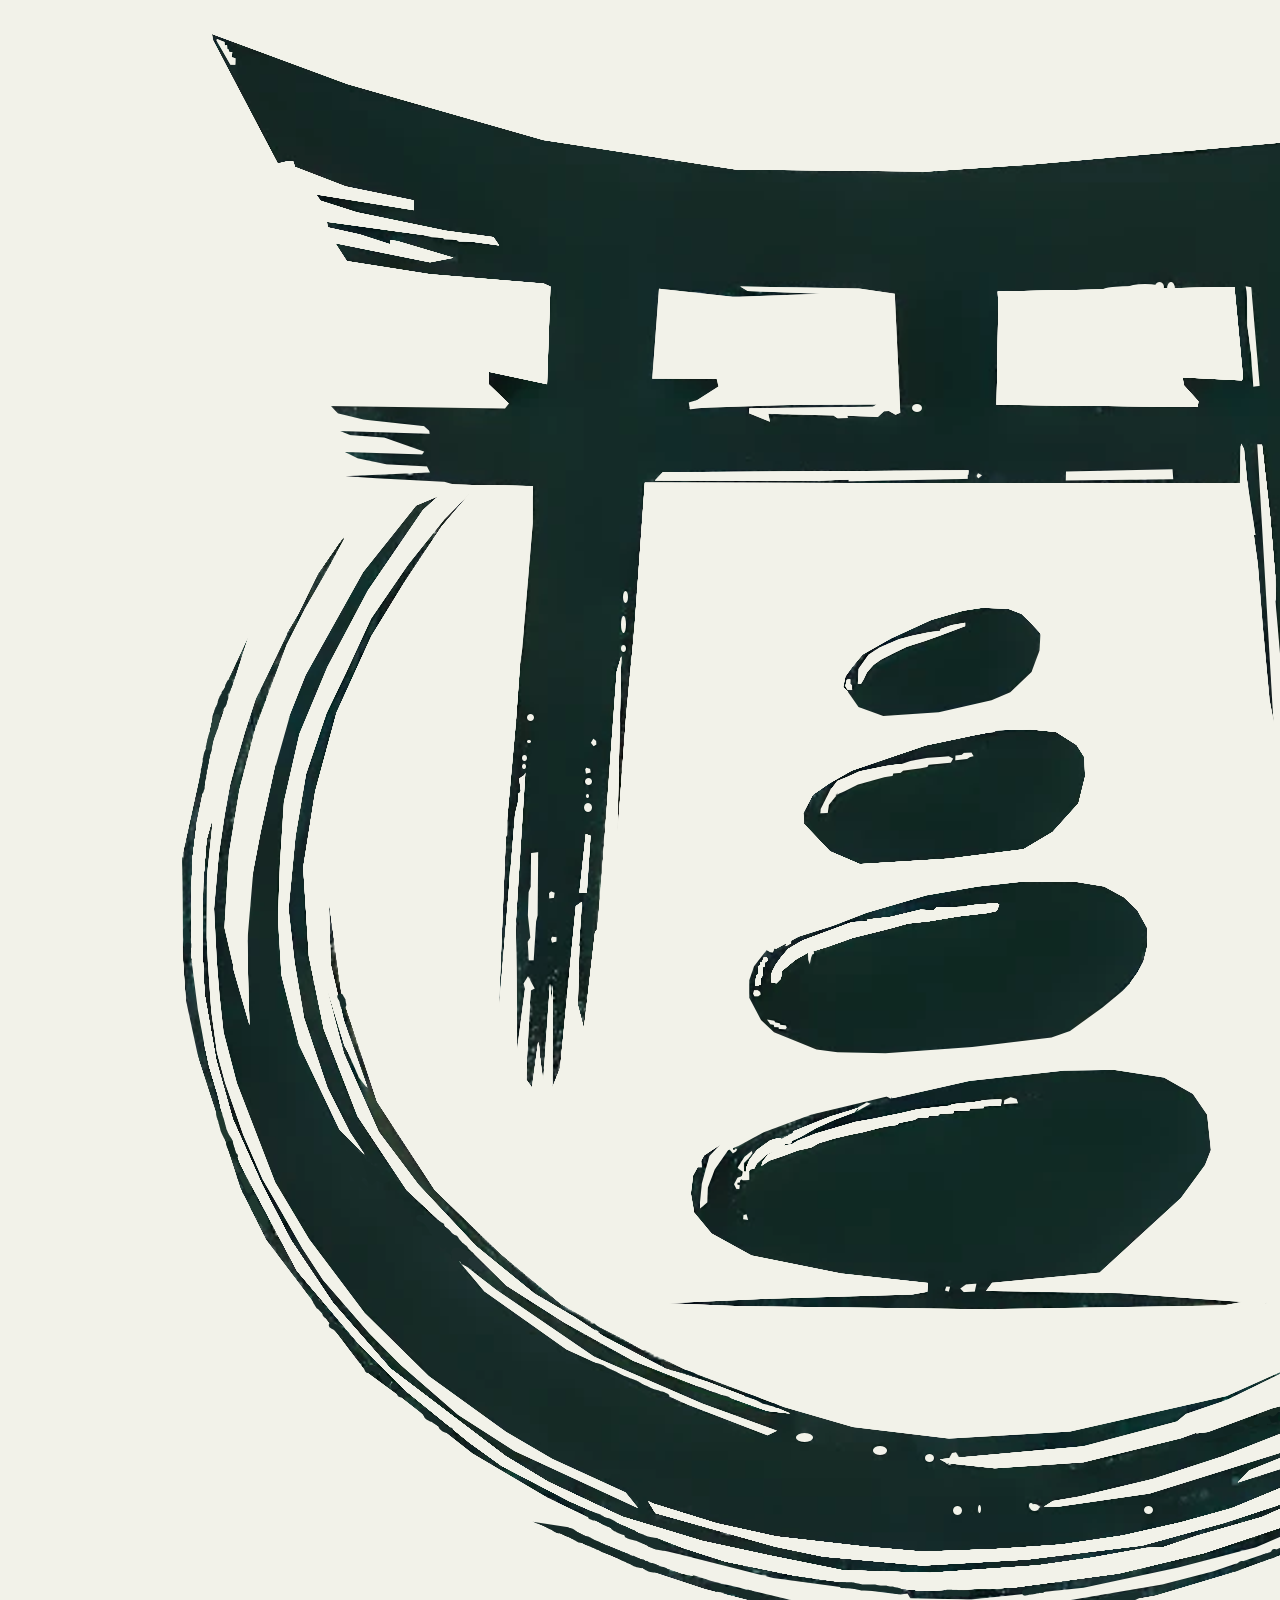
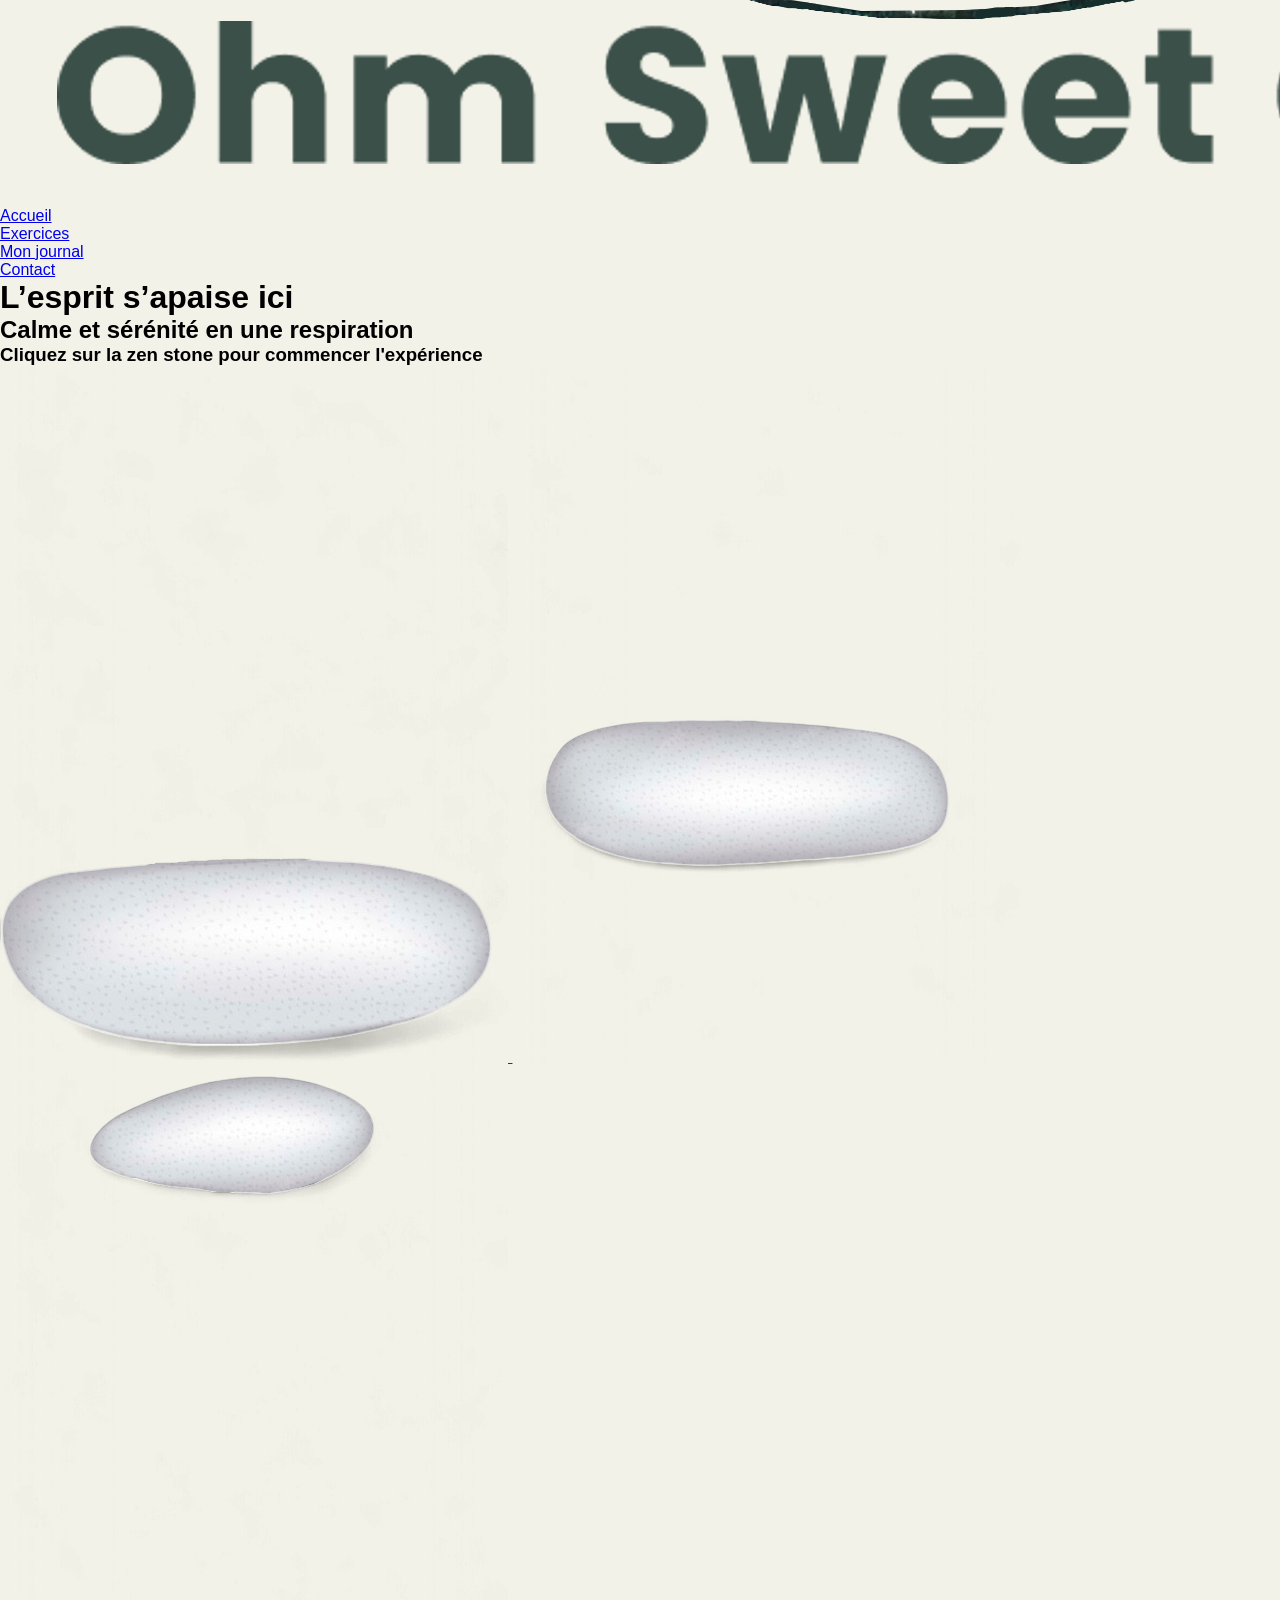
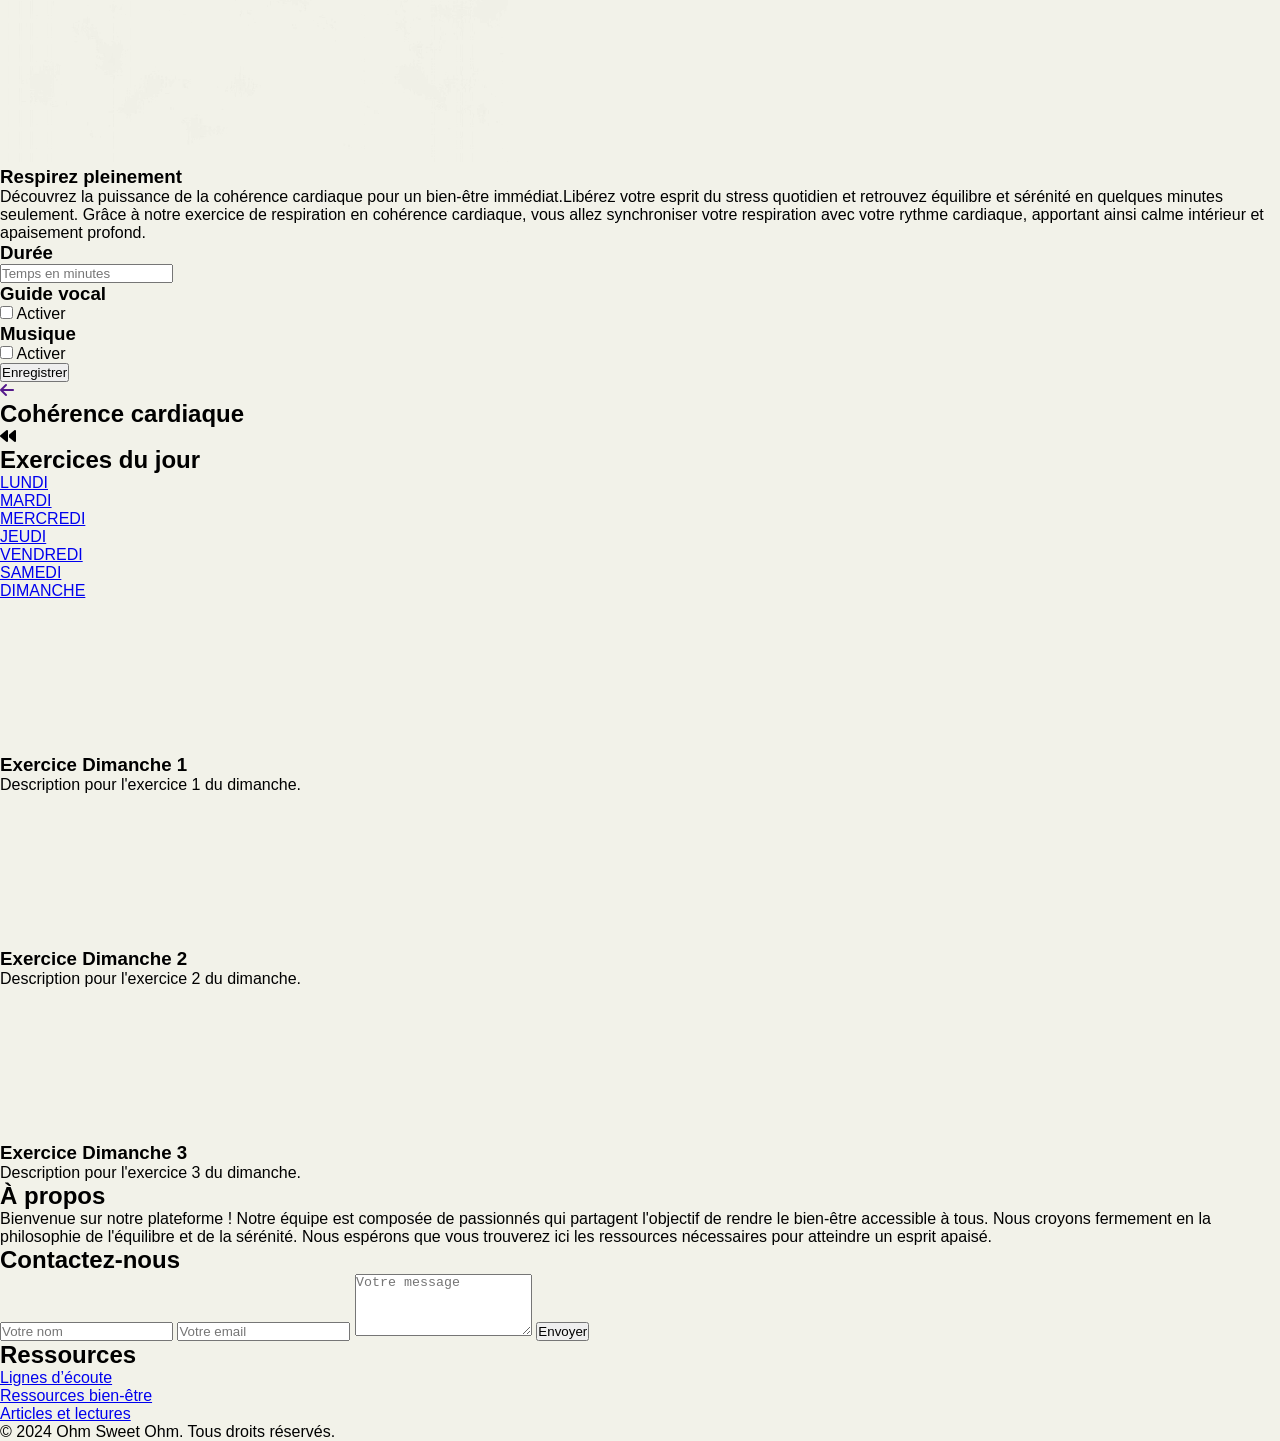
==== commit c836057b: "version final" ====
--- a/exercices.html
+++ b/exercices.html
@@ -12,6 +12,32 @@
     <title>Document</title>
 </head>
 <body>
+</head>
+<body>
+    <header>
+            
+        <nav class="navbar">
+            <div class="logo" id="navigation">
+                <img src="assets/img/logo.png" alt="Ohm Sweet Ohm">
+            </div>
+            <ul class="nav-links">
+                <li><a href="main.html">Accueil</a></li>
+                <li><a href="exercices.html">Exercices</a></li>
+                <li><a href="journal.html">Mon journal</a></li>
+                <li><a href="#contact">Contact</a></li>
+            </ul>
+            <div class="burger">
+                <span></span>
+                <span></span>
+                <span></span>
+            </div>
+        </nav>
+
+        <div>
+            <h1>L’esprit s’apaise ici</h1>
+        </div>
+
+    </header>
     <section id="breath">
         <div class="container">
             <div class="breath_title">
@@ -75,7 +101,7 @@
         </section>
     </section>
 
-    
+
     <section id="exercices">
         <div class="container">
             <div class="exercices_title">
@@ -125,5 +151,36 @@
 
     <div class="bg_white_banner"></div>
 </body>
-<footer></footer>
+<footer class="site-footer" id="contact">
+    <div class="footer-content">
+        <div class="footer-section about">
+            <h2>À propos</h2>
+            <p>
+                Bienvenue sur notre plateforme ! Notre équipe est composée de passionnés qui partagent l'objectif de rendre le bien-être accessible à tous. Nous croyons fermement en la philosophie de l'équilibre et de la sérénité. Nous espérons que vous trouverez ici les ressources nécessaires pour atteindre un esprit apaisé.
+            </p>
+        </div>
+
+        <div class="footer-section contact-form">
+            <h2>Contactez-nous</h2>
+            <form action="#" method="post">
+                <input type="text" name="name" placeholder="Votre nom" required>
+                <input type="email" name="email" placeholder="Votre email" required>
+                <textarea name="message" rows="4" placeholder="Votre message" required></textarea>
+                <button type="submit">Envoyer</button>
+            </form>
+        </div>
+
+        <div class="footer-section resources">
+            <h2>Ressources</h2>
+            <ul>
+                <li><a href="#">Lignes d’écoute</a></li>
+                <li><a href="#">Ressources bien-être</a></li>
+                <li><a href="#">Articles et lectures</a></li>
+            </ul>
+        </div>
+    </div>
+    <div class="footer-bottom">
+        <p>&copy; 2024 Ohm Sweet Ohm. Tous droits réservés.</p>
+    </div>
+</footer>
 </html>
--- a/assets/css/style.css
+++ b/assets/css/style.css
@@ -1,3 +1,7 @@
+<<<<<<< HEAD
+=======
+@charset "UTF-8";
+>>>>>>> camille-1
 @font-face {
   font-family: "Poppins";
   src: url(../fonts/Poppins/Poppins-Regular.ttf);
@@ -6,6 +10,7 @@
   font-family: "Delicious";
   src: url(../fonts/Delicious_Handrawn/DeliciousHandrawn-Regular.ttf);
 }
+<<<<<<< HEAD
 @font-face {
   font-family: "sijusto";
   src: url(../../fonts/sijusto/SIJUSTO.otf);
@@ -20,6 +25,10 @@
   height: 100%;
   font-family: Arial, sans-serif;
   background-color: #f2f2e9;
+=======
+.container {
+  max-width: 1750 px;
+>>>>>>> camille-1
 }
 
 * {
@@ -29,6 +38,7 @@
   list-style: none;
 }
 
+<<<<<<< HEAD
 header {
   background-image: url("../../assets/img/background.png");
   background-size: cover;
@@ -182,10 +192,284 @@
 }
 .section-article .filters label input {
   margin-right: 2px;
+=======
+#my_journal {
+  background-image: url(../img/image.png);
+  background-position: center;
+  background-size: cover;
+}
+#my_journal .bg-wave {
+  text-align: center;
+}
+#my_journal .bg-wave label {
+  font-size: 2rem;
+}
+#my_journal h2 {
+  text-align: center;
+  color: #3b5049;
+  font-family: "Poppins";
+  font-size: 4rem;
+  padding: 3rem;
+}
+#my_journal h3 {
+  font-family: "Poppins";
+  color: #3b5049;
+  font-size: 1.5rem;
+}
+#my_journal textarea {
+  border: 0;
+  background-color: #f2f2e9;
+  font-family: "Delicious";
+  font-size: 1.5rem;
+  color: #3b5049;
+  border-radius: 4px;
+  resize: none;
+  scrollbar-color: #3b5049 #f2f2e9;
+}
+#my_journal textarea:focus {
+  border: 2px #a8cda2 solid;
+  outline: none;
+}
+#my_journal #Date {
+  font-family: "Poppins";
+  font-size: 2rem;
+  color: #3b5049;
+  background-color: #f2f2e9;
+  border: 0px;
+  border-radius: 4px;
+  padding-left: 1rem;
+}
+#my_journal #Date:focus {
+  border: 2px #a8cda2 solid;
+  outline: none;
+}
+#my_journal label {
+  font-family: "Poppins";
+  color: #3b5049;
+}
+#my_journal .free-text {
+  display: grid;
+  grid-template-columns: 1fr 1fr 1fr;
+  grid-template-rows: 1fr 1fr 1fr;
+  gap: 1em;
+}
+#my_journal .free-text .happy-time {
+  grid-column: 1/2;
+  grid-row: 1/2;
+  text-align: center;
+  border-radius: 4px;
+  background-color: rgba(168, 205, 162, 0.3960784314);
+  width: 300px;
+  margin: 2rem auto;
+  padding: 2rem;
+}
+#my_journal .free-text .happy-time h3 {
+  margin-bottom: 2rem;
+}
+#my_journal .free-text .day-word {
+  grid-column: 2/3;
+  grid-row: 1/2;
+  text-align: center;
+  border-radius: 4px;
+  background-color: rgba(168, 205, 162, 0.3960784314);
+  width: 300px;
+  margin: 2rem auto;
+  padding: 2rem;
+}
+#my_journal .free-text .day-word h3 {
+  margin-bottom: 2rem;
+}
+#my_journal .free-text .grateful {
+  grid-column: 3/4;
+  grid-row: 1/2;
+  text-align: center;
+  border-radius: 4px;
+  background-color: rgba(168, 205, 162, 0.3960784314);
+  width: 300px;
+  margin: 2rem auto;
+  padding: 2rem;
+}
+#my_journal .free-text .morning-think {
+  grid-column: 1/2;
+  grid-row: 2/3;
+  text-align: center;
+  border-radius: 4px;
+  background-color: rgba(168, 205, 162, 0.3960784314);
+  width: 300px;
+  margin: 2rem auto;
+  padding: 2rem;
+}
+#my_journal .free-text .morning-think h3 {
+  margin-bottom: 2rem;
+}
+#my_journal .free-text .problem {
+  grid-column: 2/3;
+  grid-row: 2/3;
+  text-align: center;
+  border-radius: 4px;
+  background-color: rgba(168, 205, 162, 0.3960784314);
+  width: 300px;
+  margin: 2rem auto;
+  padding: 2rem;
+}
+#my_journal .free-text .resolve {
+  grid-column: 3/4;
+  grid-row: 2/3;
+  text-align: center;
+  border-radius: 4px;
+  background-color: rgba(168, 205, 162, 0.3960784314);
+  width: 300px;
+  margin: 2rem auto;
+  padding: 2rem;
+}
+#my_journal .free-text .personal-improvement {
+  grid-column: 1/2;
+  grid-row: 3/4;
+  text-align: center;
+  border-radius: 4px;
+  background-color: rgba(168, 205, 162, 0.3960784314);
+  width: 300px;
+  margin: 2rem auto;
+  padding: 2rem;
+}
+#my_journal .free-text .tomorrow {
+  grid-column: 2/3;
+  grid-row: 3/4;
+  text-align: center;
+  border-radius: 4px;
+  background-color: rgba(168, 205, 162, 0.3960784314);
+  width: 300px;
+  margin: 2rem auto;
+  padding: 2rem;
+}
+#my_journal .free-text .tomorrow h3 {
+  margin-bottom: 2rem;
+}
+#my_journal .free-text .evening-think {
+  grid-column: 3/4;
+  grid-row: 3/4;
+  text-align: center;
+  border-radius: 4px;
+  background-color: rgba(168, 205, 162, 0.3960784314);
+  width: 300px;
+  margin: 2rem auto;
+  padding: 2rem;
+}
+#my_journal .free-text .evening-think h3 {
+  margin-bottom: 2rem;
+}
+#my_journal .day-feeling {
+  display: grid;
+  grid-template-columns: 1fr 1fr 1fr 1fr 1fr;
+  grid-template-rows: 1fr 1fr 1fr;
+  gap: 1em;
+  text-align: center;
+  background-color: rgba(168, 205, 162, 0.3960784314);
+  width: 750px;
+  border-radius: 4px;
+  margin: 2rem auto;
+  font-family: "Poppins";
+  color: #3b5049;
+  padding-bottom: 2rem;
+  /* Cache la checkbox par défaut */
+  /* Style de la checkbox cochée */
+  /* Rond blanc à l'intérieur pour représenter l'état coché */
+}
+#my_journal .day-feeling .d-f-1 {
+  grid-column: 1/6;
+  grid-row: 1/2;
+  display: flex;
+  justify-content: center;
+  align-items: center;
+  padding-left: 10px;
+}
+#my_journal .day-feeling .d-f-2 {
+  grid-column: 1/2;
+  grid-row: 2/3;
+  display: flex;
+  justify-content: center;
+  align-items: center;
+  padding-left: 10px;
+}
+#my_journal .day-feeling .d-f-3 {
+  grid-column: 1/2;
+  grid-row: 3/4;
+  display: flex;
+  justify-content: center;
+  align-items: center;
+  padding-left: 10px;
+}
+#my_journal .day-feeling .d-f-4 {
+  grid-column: 2/3;
+  grid-row: 2/3;
+  display: flex;
+  justify-content: center;
+  align-items: center;
+  padding-left: 10px;
+}
+#my_journal .day-feeling .d-f-5 {
+  grid-column: 2/3;
+  grid-row: 3/4;
+  display: flex;
+  justify-content: center;
+  align-items: center;
+  padding-left: 10px;
+}
+#my_journal .day-feeling .d-f-6 {
+  grid-column: 3/4;
+  grid-row: 2/3;
+  display: flex;
+  justify-content: center;
+  align-items: center;
+  padding-left: 10px;
+}
+#my_journal .day-feeling .d-f-7 {
+  grid-column: 3/4;
+  grid-row: 3/4;
+  display: flex;
+  justify-content: center;
+  align-items: center;
+  padding-left: 10px;
+}
+#my_journal .day-feeling .d-f-8 {
+  grid-column: 4/5;
+  grid-row: 2/3;
+  display: flex;
+  justify-content: center;
+  align-items: center;
+  padding-left: 10px;
+}
+#my_journal .day-feeling .d-f-9 {
+  grid-column: 4/5;
+  grid-row: 3/4;
+  display: flex;
+  justify-content: center;
+  align-items: center;
+  padding-left: 10px;
+}
+#my_journal .day-feeling .d-f-10 {
+  grid-column: 5/6;
+  grid-row: 2/3;
+  display: flex;
+  justify-content: center;
+  align-items: center;
+  padding-left: 10px;
+}
+#my_journal .day-feeling .d-f-11 {
+  grid-column: 5/6;
+  grid-row: 3/4;
+  display: flex;
+  justify-content: center;
+  align-items: center;
+  padding-left: 10px;
+}
+#my_journal .day-feeling .round-checkbox {
+>>>>>>> camille-1
   appearance: none; /* Cache la checkbox sans besoin de display: none */
   width: 15px;
   height: 15px;
   background-color: #f2f2e9;
+<<<<<<< HEAD
   border: 1px solid #3b5049;
   border-radius: 50%;
   cursor: pointer;
@@ -344,6 +628,153 @@
 @media (max-width: 710px) {
   body main .section-article .section .cards-container {
     grid-template-columns: 1fr;
+=======
+  border-radius: 50%;
+  cursor: pointer;
+  position: relative;
+  outline: none;
+  transition: background-color 0.3s;
+  margin-right: 5px;
+}
+#my_journal .day-feeling .round-checkbox:checked {
+  background-color: #3b5049; /* Couleur lorsque cochée */
+}
+
+@media screen and (max-width: 1130px) {
+  #my_journal .free-text {
+    grid-template-columns: 1fr 1fr;
+    grid-template-rows: 1fr 1fr 1fr 1fr 1fr;
+    gap: 1em;
+  }
+  #my_journal .free-text .happy-time {
+    grid-column: 1/2;
+    grid-row: 1/2;
+  }
+  #my_journal .free-text .day-word {
+    grid-column: 2/3;
+    grid-row: 1/2;
+  }
+  #my_journal .free-text .morning-think {
+    grid-column: 1/2;
+    grid-row: 2/3;
+  }
+  #my_journal .free-text .grateful {
+    grid-column: 2/3;
+    grid-row: 2/3;
+  }
+  #my_journal .free-text .problem {
+    grid-column: 1/2;
+    grid-row: 3/4;
+  }
+  #my_journal .free-text .resolve {
+    grid-column: 2/3;
+    grid-row: 3/4;
+  }
+  #my_journal .free-text .personal-improvement {
+    grid-column: 1/2;
+    grid-row: 4/5;
+  }
+  #my_journal .free-text .tomorrow {
+    grid-column: 2/3;
+    grid-row: 4/5;
+  }
+  #my_journal .free-text .evening-think {
+    grid-column: 1/3;
+    grid-row: 5/6;
+  }
+}
+@media screen and (max-width: 750px) {
+  #my_journal .free-text {
+    grid-template-columns: 1fr;
+    grid-template-rows: 1fr 1fr 1fr 1fr 1fr 1fr 1fr 1fr 1fr;
+    gap: 1em;
+  }
+  #my_journal .free-text .happy-time {
+    grid-column: 1/2;
+    grid-row: 1/2;
+  }
+  #my_journal .free-text .day-word {
+    grid-column: 1/2;
+    grid-row: 2/3;
+  }
+  #my_journal .free-text .morning-think {
+    grid-column: 1/2;
+    grid-row: 3/4;
+  }
+  #my_journal .free-text .grateful {
+    grid-column: 1/2;
+    grid-row: 4/5;
+  }
+  #my_journal .free-text .problem {
+    grid-column: 1/2;
+    grid-row: 5/6;
+  }
+  #my_journal .free-text .resolve {
+    grid-column: 1/2;
+    grid-row: 6/7;
+  }
+  #my_journal .free-text .personal-improvement {
+    grid-column: 1/2;
+    grid-row: 7/8;
+  }
+  #my_journal .free-text .tomorrow {
+    grid-column: 1/2;
+    grid-row: 8/9;
+  }
+  #my_journal .free-text .evening-think {
+    grid-column: 1/2;
+    grid-row: 9/10;
+  }
+  #my_journal .day-feeling {
+    grid-template-columns: 1fr 1fr;
+    grid-template-rows: 1fr 1fr 1fr 1fr 1fr 1fr;
+    gap: 1em;
+    width: 364px;
+  }
+  #my_journal .day-feeling .d-f-1 {
+    grid-column: 1/3;
+    grid-row: 1/2;
+  }
+  #my_journal .day-feeling .d-f-2 {
+    grid-column: 1/2;
+    grid-row: 2/3;
+  }
+  #my_journal .day-feeling .d-f-3 {
+    grid-column: 2/3;
+    grid-row: 2/3;
+  }
+  #my_journal .day-feeling .d-f-4 {
+    grid-column: 1/2;
+    grid-row: 3/4;
+  }
+  #my_journal .day-feeling .d-f-5 {
+    grid-column: 2/3;
+    grid-row: 3/4;
+  }
+  #my_journal .day-feeling .d-f-6 {
+    grid-column: 1/2;
+    grid-row: 4/5;
+  }
+  #my_journal .day-feeling .d-f-7 {
+    grid-column: 2/3;
+    grid-row: 4/5;
+  }
+  #my_journal .day-feeling .d-f-8 {
+    grid-column: 1/2;
+    grid-row: 5/6;
+  }
+  #my_journal .day-feeling .d-f-9 {
+    grid-column: 2/3;
+    grid-row: 5/6;
+  }
+  #my_journal .day-feeling .d-f-10 {
+    grid-column: 1/2;
+    grid-row: 6/7;
+  }
+  #my_journal .day-feeling .d-f-11 {
+    grid-column: 2/3;
+    grid-row: 6/7;
+>>>>>>> camille-1
   }
 }
 
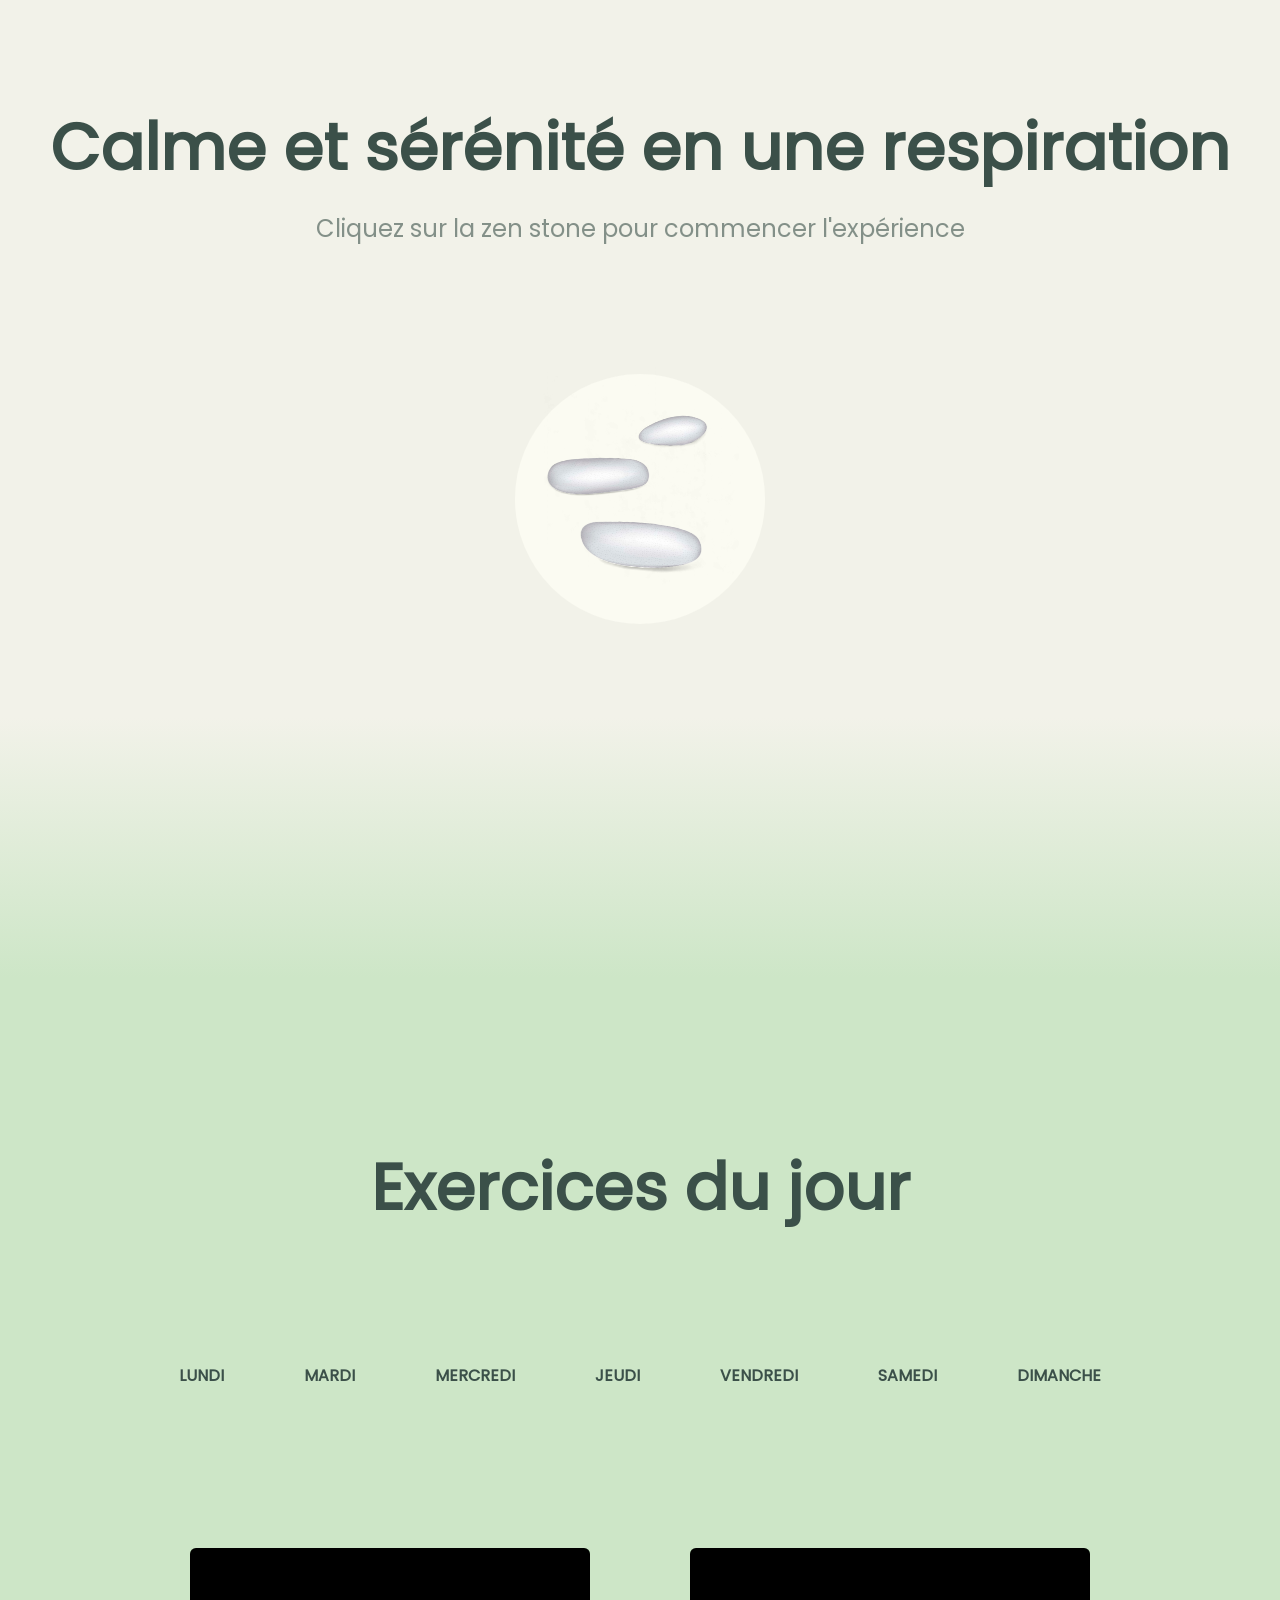
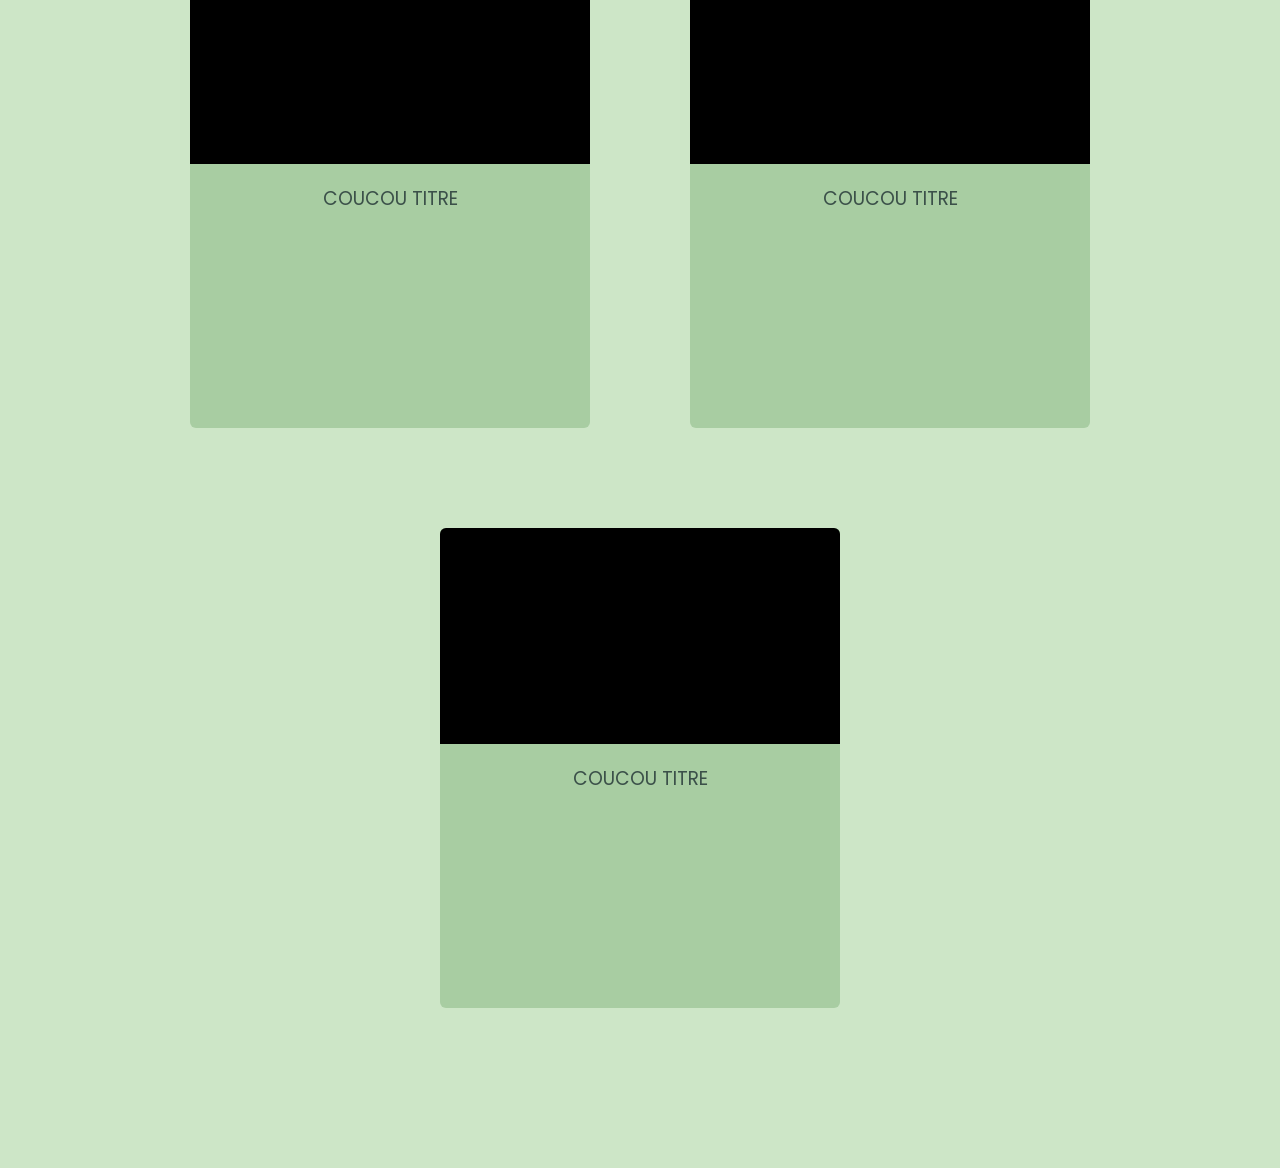
==== commit 0bcbab31: "seems ok for my part" ====
--- a/exercices.html
+++ b/exercices.html
@@ -12,32 +12,6 @@
     <title>Document</title>
 </head>
 <body>
-</head>
-<body>
-    <header>
-            
-        <nav class="navbar">
-            <div class="logo" id="navigation">
-                <img src="assets/img/logo.png" alt="Ohm Sweet Ohm">
-            </div>
-            <ul class="nav-links">
-                <li><a href="main.html">Accueil</a></li>
-                <li><a href="exercices.html">Exercices</a></li>
-                <li><a href="journal.html">Mon journal</a></li>
-                <li><a href="#contact">Contact</a></li>
-            </ul>
-            <div class="burger">
-                <span></span>
-                <span></span>
-                <span></span>
-            </div>
-        </nav>
-
-        <div>
-            <h1>L’esprit s’apaise ici</h1>
-        </div>
-
-    </header>
     <section id="breath">
         <div class="container">
             <div class="breath_title">
@@ -64,30 +38,40 @@
                 <div class="menu_container">
                         <h3>Respirez pleinement</h3>
                     <div class="popup_detail">
-                        <p>Découvrez la puissance de la cohérence cardiaque pour un bien-être immédiat.Libérez votre esprit du stress quotidien et retrouvez équilibre et sérénité en quelques minutes seulement. Grâce à notre exercice de respiration en cohérence cardiaque, vous allez synchroniser votre respiration avec votre rythme cardiaque, apportant ainsi calme intérieur et apaisement profond.</p>
+                        <p>Découvrez la puissance de la cohérence cardiaque pour un bien-être immédiat.Libérez votre esprit du stress quotidien et retrouvez équilibre et sérénité en quelques minutes seulement.</p>
                     </div>
                     <!-- margin 3/5%  -->
                     <!-- bg image à rajouter un truc sobre -->
                     <div id="setupBreath" class="game_setup_container">
                         <div class="setup_card">
                             <div class="setup_line" id="setupTime">
-                                <h3>Durée</h3>
+                                    <h3>Durée</h3>
                                 <input type="text" id="time" name="time" placeholder="Temps en minutes" min="1">
                                 <p id="timeError"></p>
                             </div>
-                            <div class="setup_line" id="setupVocal">
-                                <h3>Guide vocal</h3>
-                                <label for="vocal">
-                                    <input type="checkbox" id="vocal" name="vocal"> Activer
-                                </label>
+                            <div class="setup_line" id="setupMusic">
+                                    <h3>Musique</h3>
+                                <select id="musicChoice">
+                                    <option value="">Aucun son</option>
+                                    <option value="pluie.mp3">Pluie</option>
+                                    <option value="pluie_orage.mp3">Pluie et orage</option>
+                                    <option value="mew.mp3">Musique</option>
+                                    <option value="blanc.mp3">Bruit blanc</option>
+                                    <option value="rouge.mp3">Bruit rouge</option>
+                                </select>
                             </div>
-                            <div class="setup_line" id="setupMusic">
-                                <h3>Musique</h3>
-                                <label for="music">
-                                    <input type="checkbox" id="music" name="music"> Activer
-                                </label>
+                            <div class="setup_line" id="setupBackground">
+                                <h3>Arrière-plan</h3>
+                                <select id="backgroundChoice">
+                                    <option value="">Neutre</option>
+                                    <option value="foret.webp">Forêt tropicale</option>
+                                    <option value="ocean.webp">Océan</option>
+                                    <option value="boreale.webp">Aurore boréale</option>
+                                </select>
                             </div>
-                            <button type="submit" id="setupValidBtn" class="popupClose">Enregistrer</button>
+                            <div class="valid_wrapper">
+                                <button type="submit" id="setupValidBtn" class="popupClose">Enregistrer</button>
+                            </div>
                         </div>
                     </div>
                 </div>
@@ -96,91 +80,61 @@
             <div class="game_content">
                 <h2>Cohérence cardiaque</h2>
                 <div class="circle"></div>
+                <audio src="" id="backgroundMusic" loop>
+                    <source src="assets/audio/pluie.mp3" type="audio">
+                </audio>
             </div>
             <div id="gameClose"><i class="fa-solid fa-backward"></i></div>
         </section>
     </section>
-
-
     <section id="exercices">
         <div class="container">
             <div class="exercices_title">
                 <h2>Exercices du jour</h2>
                 <ul id="calendar">
-                    <li><a href="#" data-day="lundi">LUNDI</a></li>
-                    <li><a href="#" data-day="mardi">MARDI</a></li>
-                    <li><a href="#" data-day="mercredi">MERCREDI</a></li>
-                    <li><a href="#" data-day="jeudi">JEUDI</a></li>
-                    <li><a href="#" data-day="vendredi">VENDREDI</a></li>
-                    <li><a href="#" data-day="samedi">SAMEDI</a></li>
-                    <li><a href="#" data-day="dimanche">DIMANCHE</a></li>
+                    <li><a href="">LUNDI</a></li>
+                    <li><a href="">MARDI</a></li>
+                    <li><a href="">MERCREDI</a></li>
+                    <li><a href="">JEUDI</a></li>
+                    <li><a href="">VENDREDI</a></li>
+                    <li><a href="">SAMEDI</a></li>
+                    <li><a href="">DIMANCHE</a></li>
                 </ul>
             </div>
 
             <div class="exercices_card_container">
+                <!-- Pour chaque card = image en background de la card -->
                 <div class="exercice_card">
                     <div class="img_abs">
-                        <iframe src="" frameborder="0" allowfullscreen></iframe>
+                        <img src="" alt="">
                     </div>
                     <div class="EC_text">
-                        <h3 class="EC_title">Titre de l'exercice</h3>
-                        <p class="EC_text_content">Description de l'exercice</p>
+                        <h3 class="EC_title">COUCOU TITRE</h3>
+                        <p class="EC_text"></p>
                     </div>
                 </div>
                 <div class="exercice_card">
                     <div class="img_abs">
-                        <iframe src="" frameborder="0" allowfullscreen></iframe>
+                        <img src="" alt="">
                     </div>
                     <div class="EC_text">
-                        <h3 class="EC_title">Titre de l'exercice</h3>
-                        <p class="EC_text_content">Description de l'exercice</p>
+                        <h3 class="EC_title">COUCOU TITRE</h3>
+                        <p class="EC_text"></p>
                     </div>
                 </div>
                 <div class="exercice_card">
                     <div class="img_abs">
-                        <iframe src="" frameborder="0" allowfullscreen></iframe>
+                        <img src="" alt="">
                     </div>
                     <div class="EC_text">
-                        <h3 class="EC_title">Titre de l'exercice</h3>
-                        <p class="EC_text_content">Description de l'exercice</p>
+                        <h3 class="EC_title">COUCOU TITRE</h3>
+                        <p class="EC_text"></p>
                     </div>
                 </div>
             </div>
         </div>
     </section>
-
     <div class="bg_white_banner"></div>
 </body>
-<footer class="site-footer" id="contact">
-    <div class="footer-content">
-        <div class="footer-section about">
-            <h2>À propos</h2>
-            <p>
-                Bienvenue sur notre plateforme ! Notre équipe est composée de passionnés qui partagent l'objectif de rendre le bien-être accessible à tous. Nous croyons fermement en la philosophie de l'équilibre et de la sérénité. Nous espérons que vous trouverez ici les ressources nécessaires pour atteindre un esprit apaisé.
-            </p>
-        </div>
-
-        <div class="footer-section contact-form">
-            <h2>Contactez-nous</h2>
-            <form action="#" method="post">
-                <input type="text" name="name" placeholder="Votre nom" required>
-                <input type="email" name="email" placeholder="Votre email" required>
-                <textarea name="message" rows="4" placeholder="Votre message" required></textarea>
-                <button type="submit">Envoyer</button>
-            </form>
-        </div>
-
-        <div class="footer-section resources">
-            <h2>Ressources</h2>
-            <ul>
-                <li><a href="#">Lignes d’écoute</a></li>
-                <li><a href="#">Ressources bien-être</a></li>
-                <li><a href="#">Articles et lectures</a></li>
-            </ul>
-        </div>
-    </div>
-    <div class="footer-bottom">
-        <p>&copy; 2024 Ohm Sweet Ohm. Tous droits réservés.</p>
-    </div>
-</footer>
+<footer></footer>
 </html>
--- a/assets/css/style.css
+++ b/assets/css/style.css
@@ -1,7 +1,3 @@
-<<<<<<< HEAD
-=======
-@charset "UTF-8";
->>>>>>> camille-1
 @font-face {
   font-family: "Poppins";
   src: url(../fonts/Poppins/Poppins-Regular.ttf);
@@ -10,25 +6,8 @@
   font-family: "Delicious";
   src: url(../fonts/Delicious_Handrawn/DeliciousHandrawn-Regular.ttf);
 }
-<<<<<<< HEAD
-@font-face {
-  font-family: "sijusto";
-  src: url(../../fonts/sijusto/SIJUSTO.otf);
-}
-* {
-  margin: 0;
-  padding: 0;
-  box-sizing: border-box;
-}
-
-body, html {
-  height: 100%;
-  font-family: Arial, sans-serif;
-  background-color: #f2f2e9;
-=======
 .container {
-  max-width: 1750 px;
->>>>>>> camille-1
+  max-width: 1750px;
 }
 
 * {
@@ -38,743 +17,428 @@
   list-style: none;
 }
 
-<<<<<<< HEAD
-header {
-  background-image: url("../../assets/img/background.png");
+body {
+  background-color: #f2f2e9;
+  font-family: Poppins;
+}
+body h2 {
+  font-size: 4rem;
+  color: #3b5049;
+  padding-top: 100px;
+}
+body h3 {
+  font-weight: normal;
+  color: #3b5049;
+}
+
+#breath {
+  display: flex;
+  flex-direction: column;
+  justify-content: flex-start;
+  align-items: center;
+  height: 65rem;
+  background: linear-gradient(360deg, rgb(205, 230, 199) 6%, rgb(242, 242, 233) 31%);
   background-size: cover;
-  background-position: center;
-  width: 100%;
-  height: 100vh;
+}
+#breath .container {
+  width: 100%;
+  display: flex;
+  flex-direction: column;
+  justify-content: center;
+  align-items: center;
+  text-align: center;
+}
+#breath .container h3 {
+  font-size: 1.5rem;
+  padding-top: 1rem;
+  opacity: 0.6;
+  color: #3b5049;
+}
+#breath .btn_stone_bg {
+  margin-top: 8rem;
+  background-color: #fbfbf2;
+  width: 250px;
+  height: 250px;
+  border-radius: 50%;
+  z-index: 1;
+  position: relative;
+  transition: 0.4s ease-in-out;
+  cursor: pointer;
+}
+#breath .btn_stone_bg img {
+  position: absolute;
+  width: 130px;
+  top: 0%;
+  left: 51%;
+  transform: translate(-50%);
+  transition: 0.3s ease-in;
+  transform-style: preserve-3d;
+}
+#breath .btn_stone_bg img:nth-child(1) {
+  top: 10%;
+  transform: translate(-50%) rotateX(20deg) rotateY(15deg);
+}
+#breath .btn_stone_bg img:nth-child(2) {
+  top: -3%;
+  left: 35%;
+  transform: translate(-50%) rotateX(-15deg) rotateY(10deg);
+}
+#breath .btn_stone_bg img:nth-child(3) {
+  top: 15%;
+  left: 65%;
+  transform: translate(-50%) rotateX(10deg) rotateY(-20deg);
+  animation-delay: 1.5s;
+}
+#breath .btn_stone_bg:hover {
+  transform: scale(0.9);
+}
+#breath .btn_stone_bg:hover img:nth-child(1) {
+  top: 15%;
+  transform: translate(-50%);
+}
+#breath .btn_stone_bg:hover img:nth-child(2) {
+  top: 15%;
+  left: 51%;
+  transform: translate(-50%);
+  animation-delay: 0.1s;
+}
+#breath .btn_stone_bg:hover img:nth-child(3) {
+  top: 39%;
+  left: 51%;
+  transform: translate(-50%);
+  animation-delay: 0.2s;
+}
+
+#exercices {
+  display: flex;
+  flex-direction: column;
+  justify-content: flex-start;
+  align-items: center;
+  background-color: #cde6c7;
+}
+#exercices .container {
+  width: 100%;
+  display: flex;
+  flex-direction: column;
+  justify-content: center;
+  align-items: center;
+  text-align: center;
+}
+#exercices ul {
+  display: flex;
+  flex-direction: row;
+  justify-content: center;
+  align-items: center;
+  flex-wrap: wrap;
+  gap: 5rem;
+  margin-top: 8rem;
+}
+#exercices ul a {
+  display: block;
+  color: #3b5049;
+  font-weight: 700;
+  cursor: pointer;
+  transition: 0.3s ease;
+}
+#exercices ul a::before {
+  content: "";
+  position: absolute;
+  bottom: 0;
+  left: 50%;
+  width: 0;
+  height: 1px;
+  background-color: #3b5049;
+  transition: width 0.4s ease, left 0.4s ease;
+}
+#exercices ul a:hover {
+  transform: scale(1.1);
+}
+#exercices ul a:hover::before {
+  width: 100%;
+  left: 0;
+}
+#exercices .exercices_card_container {
+  display: flex;
+  flex-direction: row;
+  justify-content: center;
+  align-items: center;
+  flex-wrap: wrap;
+  width: 100%;
+  gap: 100px;
+  perspective: 800px;
+  margin-top: 10rem;
+  margin-bottom: 10rem;
+}
+#exercices .exercices_card_container .exercice_card {
+  background-color: #a8cda2;
+  width: 400px;
+  height: 30rem;
+  will-change: transform;
+  transform-style: preserve-3d;
+  transition: 0.1s ease-out;
+  position: relative;
+  border-radius: 6px;
+  box-shadow: 0px 20px 50px rgba #a8cda2;
+  text-align: center;
+}
+#exercices .exercices_card_container .exercice_card:hover {
+  transform: rotateX(var(--x-rotation, 0deg)) rotateY(var(--y-rotation, 0deg)) scale(1.1);
+}
+#exercices .exercices_card_container .exercice_card::after {
+  position: absolute;
   top: 0;
+  left: 0;
+  content: "";
+  background-color: black;
+  opacity: 0;
+  transition: opacity 0.4s ease-in;
+  z-index: 1000;
+  width: 100%;
+  height: 100%;
+  border-radius: inherit;
+}
+#exercices .exercices_card_container .exercice_card:hover::after {
+  opacity: 0.3;
+}
+#exercices .exercices_card_container .exercice_card .img_abs {
+  background-color: black;
+  height: 45%;
+  width: 100%;
+  border-radius: 6px 6px 0px 0px;
+}
+#exercices .exercices_card_container .exercice_card .img_abs img {
+  object-fit: cover;
+  border-radius: inherit;
+}
+#exercices .exercices_card_container .exercice_card h3 {
+  margin-top: 20px;
+}
+
+#breath_game {
   display: flex;
   flex-direction: column;
   justify-content: flex-start;
   align-items: center;
-  color: white;
-}
-
-.logo img {
-  padding-top: 10px;
-  padding-left: 20px;
-  height: 100px;
-}
-
-.navbar {
-  display: flex;
-  width: 100%;
-  flex-direction: row;
-  justify-content: space-between;
-  align-items: center;
-}
-
-.navbar ul {
-  display: flex;
-  padding-right: 50px;
-  gap: 10px;
-}
-
-.navbar a {
-  display: block;
-  color: white;
-  text-decoration: none;
-  font-weight: bold;
-  margin-left: 20px;
-  padding: 5px;
-  transition: transform 0.3s ease;
-}
-
-.navbar a:hover {
-  transform: scale(1.2);
-}
-
-h1 {
-  padding-top: 42%;
-  text-align: center;
-  color: white;
-  font-size: 500%;
-}
-
-body {
-  font-family: "Poppins";
-}
-
-main {
-  color: #3b5049;
-}
-
-.carousel {
-  overflow: hidden;
-  z-index: 1;
-  width: 100%;
-  height: 300px;
-  display: flex;
-  justify-content: center;
-  align-items: center;
-}
-.carousel .carousel-track {
-  display: flex;
-  gap: 150px;
-  animation: scroll 20s linear infinite;
-}
-.carousel img {
-  width: 400px;
-  transition: transform 0.3s ease, opacity 0.3s ease;
-}
-.carousel img:hover {
-  transform: scale(1.1);
-  box-shadow: 0 4px 8px rgba(0, 0, 0, 0.2);
-}
-
-.text-marquee {
-  position: absolute;
-  z-index: -1;
-  overflow: hidden;
-  width: 100%;
-  height: 300px;
-  margin-top: 20px;
-}
-.text-marquee .text-track {
-  display: flex;
-  gap: 50px;
-  animation: scroll-text 15s linear infinite;
-}
-.text-marquee .marquee-text {
-  font-size: 2rem;
-  white-space: nowrap;
-  position: relative;
-  transition: transform 0.3s ease;
-  opacity: 0.8;
-}
-
-@keyframes scroll-text {
-  0% {
-    transform: translateX(0);
-  }
-  100% {
-    transform: translateX(-100%);
-  }
-}
-.section-article {
-  padding: 20px;
-  display: flex;
-  flex-direction: column;
-  align-items: center;
-  text-align: center;
-}
-.section-article.blurred {
-  filter: blur(5px);
-}
-.section-article h2 {
-  font-size: 24px;
-  margin-bottom: 20px;
-}
-.section-article #search-bar {
-  width: 700px;
-  padding: 10px;
-  font-size: 16px;
-  margin-bottom: 20px;
-  border-radius: 4px;
-  border: 1px solid #3b5049;
-}
-.section-article .filters {
-  display: flex;
-  gap: 10px;
-  margin-bottom: 20px;
-  margin: auto;
-  width: 700px;
-  justify-content: center;
-}
-.section-article .filters label {
-  font-size: 14px;
-  cursor: pointer;
-  flex: 1;
-  text-align: center;
-}
-.section-article .filters label input {
-  margin-right: 2px;
-=======
-#my_journal {
-  background-image: url(../img/image.png);
-  background-position: center;
-  background-size: cover;
-}
-#my_journal .bg-wave {
-  text-align: center;
-}
-#my_journal .bg-wave label {
-  font-size: 2rem;
-}
-#my_journal h2 {
-  text-align: center;
-  color: #3b5049;
-  font-family: "Poppins";
-  font-size: 4rem;
-  padding: 3rem;
-}
-#my_journal h3 {
-  font-family: "Poppins";
-  color: #3b5049;
-  font-size: 1.5rem;
-}
-#my_journal textarea {
-  border: 0;
-  background-color: #f2f2e9;
-  font-family: "Delicious";
-  font-size: 1.5rem;
-  color: #3b5049;
-  border-radius: 4px;
-  resize: none;
-  scrollbar-color: #3b5049 #f2f2e9;
-}
-#my_journal textarea:focus {
-  border: 2px #a8cda2 solid;
-  outline: none;
-}
-#my_journal #Date {
-  font-family: "Poppins";
-  font-size: 2rem;
-  color: #3b5049;
-  background-color: #f2f2e9;
-  border: 0px;
-  border-radius: 4px;
-  padding-left: 1rem;
-}
-#my_journal #Date:focus {
-  border: 2px #a8cda2 solid;
-  outline: none;
-}
-#my_journal label {
-  font-family: "Poppins";
-  color: #3b5049;
-}
-#my_journal .free-text {
-  display: grid;
-  grid-template-columns: 1fr 1fr 1fr;
-  grid-template-rows: 1fr 1fr 1fr;
-  gap: 1em;
-}
-#my_journal .free-text .happy-time {
-  grid-column: 1/2;
-  grid-row: 1/2;
-  text-align: center;
-  border-radius: 4px;
-  background-color: rgba(168, 205, 162, 0.3960784314);
-  width: 300px;
-  margin: 2rem auto;
-  padding: 2rem;
-}
-#my_journal .free-text .happy-time h3 {
-  margin-bottom: 2rem;
-}
-#my_journal .free-text .day-word {
-  grid-column: 2/3;
-  grid-row: 1/2;
-  text-align: center;
-  border-radius: 4px;
-  background-color: rgba(168, 205, 162, 0.3960784314);
-  width: 300px;
-  margin: 2rem auto;
-  padding: 2rem;
-}
-#my_journal .free-text .day-word h3 {
-  margin-bottom: 2rem;
-}
-#my_journal .free-text .grateful {
-  grid-column: 3/4;
-  grid-row: 1/2;
-  text-align: center;
-  border-radius: 4px;
-  background-color: rgba(168, 205, 162, 0.3960784314);
-  width: 300px;
-  margin: 2rem auto;
-  padding: 2rem;
-}
-#my_journal .free-text .morning-think {
-  grid-column: 1/2;
-  grid-row: 2/3;
-  text-align: center;
-  border-radius: 4px;
-  background-color: rgba(168, 205, 162, 0.3960784314);
-  width: 300px;
-  margin: 2rem auto;
-  padding: 2rem;
-}
-#my_journal .free-text .morning-think h3 {
-  margin-bottom: 2rem;
-}
-#my_journal .free-text .problem {
-  grid-column: 2/3;
-  grid-row: 2/3;
-  text-align: center;
-  border-radius: 4px;
-  background-color: rgba(168, 205, 162, 0.3960784314);
-  width: 300px;
-  margin: 2rem auto;
-  padding: 2rem;
-}
-#my_journal .free-text .resolve {
-  grid-column: 3/4;
-  grid-row: 2/3;
-  text-align: center;
-  border-radius: 4px;
-  background-color: rgba(168, 205, 162, 0.3960784314);
-  width: 300px;
-  margin: 2rem auto;
-  padding: 2rem;
-}
-#my_journal .free-text .personal-improvement {
-  grid-column: 1/2;
-  grid-row: 3/4;
-  text-align: center;
-  border-radius: 4px;
-  background-color: rgba(168, 205, 162, 0.3960784314);
-  width: 300px;
-  margin: 2rem auto;
-  padding: 2rem;
-}
-#my_journal .free-text .tomorrow {
-  grid-column: 2/3;
-  grid-row: 3/4;
-  text-align: center;
-  border-radius: 4px;
-  background-color: rgba(168, 205, 162, 0.3960784314);
-  width: 300px;
-  margin: 2rem auto;
-  padding: 2rem;
-}
-#my_journal .free-text .tomorrow h3 {
-  margin-bottom: 2rem;
-}
-#my_journal .free-text .evening-think {
-  grid-column: 3/4;
-  grid-row: 3/4;
-  text-align: center;
-  border-radius: 4px;
-  background-color: rgba(168, 205, 162, 0.3960784314);
-  width: 300px;
-  margin: 2rem auto;
-  padding: 2rem;
-}
-#my_journal .free-text .evening-think h3 {
-  margin-bottom: 2rem;
-}
-#my_journal .day-feeling {
-  display: grid;
-  grid-template-columns: 1fr 1fr 1fr 1fr 1fr;
-  grid-template-rows: 1fr 1fr 1fr;
-  gap: 1em;
-  text-align: center;
-  background-color: rgba(168, 205, 162, 0.3960784314);
-  width: 750px;
-  border-radius: 4px;
-  margin: 2rem auto;
-  font-family: "Poppins";
-  color: #3b5049;
-  padding-bottom: 2rem;
-  /* Cache la checkbox par défaut */
-  /* Style de la checkbox cochée */
-  /* Rond blanc à l'intérieur pour représenter l'état coché */
-}
-#my_journal .day-feeling .d-f-1 {
-  grid-column: 1/6;
-  grid-row: 1/2;
-  display: flex;
-  justify-content: center;
-  align-items: center;
-  padding-left: 10px;
-}
-#my_journal .day-feeling .d-f-2 {
-  grid-column: 1/2;
-  grid-row: 2/3;
-  display: flex;
-  justify-content: center;
-  align-items: center;
-  padding-left: 10px;
-}
-#my_journal .day-feeling .d-f-3 {
-  grid-column: 1/2;
-  grid-row: 3/4;
-  display: flex;
-  justify-content: center;
-  align-items: center;
-  padding-left: 10px;
-}
-#my_journal .day-feeling .d-f-4 {
-  grid-column: 2/3;
-  grid-row: 2/3;
-  display: flex;
-  justify-content: center;
-  align-items: center;
-  padding-left: 10px;
-}
-#my_journal .day-feeling .d-f-5 {
-  grid-column: 2/3;
-  grid-row: 3/4;
-  display: flex;
-  justify-content: center;
-  align-items: center;
-  padding-left: 10px;
-}
-#my_journal .day-feeling .d-f-6 {
-  grid-column: 3/4;
-  grid-row: 2/3;
-  display: flex;
-  justify-content: center;
-  align-items: center;
-  padding-left: 10px;
-}
-#my_journal .day-feeling .d-f-7 {
-  grid-column: 3/4;
-  grid-row: 3/4;
-  display: flex;
-  justify-content: center;
-  align-items: center;
-  padding-left: 10px;
-}
-#my_journal .day-feeling .d-f-8 {
-  grid-column: 4/5;
-  grid-row: 2/3;
-  display: flex;
-  justify-content: center;
-  align-items: center;
-  padding-left: 10px;
-}
-#my_journal .day-feeling .d-f-9 {
-  grid-column: 4/5;
-  grid-row: 3/4;
-  display: flex;
-  justify-content: center;
-  align-items: center;
-  padding-left: 10px;
-}
-#my_journal .day-feeling .d-f-10 {
-  grid-column: 5/6;
-  grid-row: 2/3;
-  display: flex;
-  justify-content: center;
-  align-items: center;
-  padding-left: 10px;
-}
-#my_journal .day-feeling .d-f-11 {
-  grid-column: 5/6;
-  grid-row: 3/4;
-  display: flex;
-  justify-content: center;
-  align-items: center;
-  padding-left: 10px;
-}
-#my_journal .day-feeling .round-checkbox {
->>>>>>> camille-1
-  appearance: none; /* Cache la checkbox sans besoin de display: none */
-  width: 15px;
-  height: 15px;
-  background-color: #f2f2e9;
-<<<<<<< HEAD
-  border: 1px solid #3b5049;
-  border-radius: 50%;
-  cursor: pointer;
-  position: relative;
-  top: 2px;
-  outline: none;
-  transition: background-color 0.3s;
-}
-.section-article .filters label input:checked {
-  background-color: #3b5049;
-}
-.section-article .cards-container {
-  display: grid;
-  grid-template-columns: repeat(3, minmax(250px, 1fr));
-  max-width: 1000px;
-  width: 100%;
-  gap: 20px;
-}
-.section-article .cards-container .card {
-  margin-top: 10px;
-  border: 1px solid #ddd;
-  border-radius: 4px;
-  background-color: #ffffff;
-  box-shadow: #3B5049;
-  padding: 15px;
-  text-align: center;
-  width: 100%;
-  box-shadow: 0px 4px 8px rgba(0, 0, 0, 0.2);
-  transition: box-shadow 0.3s ease;
-  overflow: hidden;
-}
-.section-article .cards-container .card:hover {
-  box-shadow: 0px 8px 16px rgba(0, 0, 0, 0.3);
-}
-.section-article .cards-container .card img {
-  width: 100%;
-  height: auto;
-  border-radius: 4px;
-}
-.section-article .cards-container .card h3 {
-  font-size: 18px;
-  margin: 10px 0;
-}
-.section-article .cards-container .card button {
-  background-color: #A8CDA2;
-  color: #3B5049;
-  border: none;
-  border-radius: 6px;
-  padding: 2px 7px;
-  cursor: pointer;
-  transition: background-color 0.3s ease;
-}
-.section-article .cards-container .card button:hover {
-  background-color: #3B5049;
-  color: #f2f2e9;
-}
-
-.popup {
   display: none;
   position: fixed;
   top: 0;
   left: 0;
+  background-color: #F2F2E9;
   width: 100%;
   height: 100%;
-  background: rgba(0, 0, 0, 0.5);
-  justify-content: center;
-  align-items: center;
+  background-size: cover;
+  background-position: center;
   z-index: 1000;
 }
-
-.popup-content {
-  background: white;
-  padding: 20px;
-  max-width: 500px;
-  width: 100%;
+#breath_game::after {
+  content: "";
+  position: absolute;
+  top: 0;
+  left: 0;
+  width: 100%;
+  height: 100%;
+  background-color: #F2F2E9;
+  opacity: 0.4;
+  z-index: 999;
+}
+#breath_game h2 {
+  margin-top: 100px;
+  z-index: 1000;
+}
+#breath_game .circle {
+  width: 150px;
+  height: 150px;
+  border-radius: 50%;
+  background-color: #3b5049;
+  animation: breathe 8s ease-in-out infinite;
+  margin-top: 10rem;
+  cursor: pointer;
+  z-index: 1000;
+}
+#breath_game .game_content {
+  display: flex;
+  flex-direction: column;
+  justify-content: flex-start;
+  align-items: center;
+}
+#breath_game #gameClose {
+  position: absolute;
+  top: 5%;
+  right: 5%;
+  font-size: 2rem;
+  opacity: 0.7;
+  color: #3b5049;
+  display: block;
+  transition: 0.5s ease;
+  cursor: pointer;
+  z-index: 1000;
+}
+#breath_game #gameClose:hover {
+  transform: scale(1.3);
+  opacity: 1;
+}
+
+#sideMenu {
+  display: flex;
+  flex-direction: row;
+  justify-content: flex-start;
+  align-items: center;
+  position: absolute;
+  top: 5%;
+  left: -5px;
+  box-sizing: border-box;
+  width: 25%;
+  height: 90%;
+  background-color: rgba(205, 230, 199, 0.7);
+  padding: 0px 30px;
+  padding-right: 0;
+  border-radius: 6px;
+  transition: 0.5s ease-in-out;
+  z-index: 1001;
+}
+#sideMenu h3 {
+  font-size: 1.5rem;
+  padding-top: 20px;
+}
+#sideMenu a {
+  display: flex;
+  flex-direction: row;
+  justify-content: center;
+  align-items: center;
+  width: 20px;
+  opacity: 0.5;
+  padding-right: 10px;
+  padding-left: 10px;
+  font-size: 1.5rem;
+  height: 100%;
+  transition: 0.3s ease-in-out;
+  border-radius: inherit;
+}
+#sideMenu a:hover {
+  background-color: rgba(168, 205, 162, 0.5);
+}
+#sideMenu .menu_container {
+  text-align: center;
   position: relative;
-  border-radius: 8px;
-}
-
-.site-footer {
-  background-color: #3B5049;
-  color: white;
-  padding: 40px 20px;
-  font-family: Arial, sans-serif;
-}
-.site-footer .footer-content {
-  display: flex;
-  flex-wrap: wrap;
-  justify-content: space-between;
-  margin-bottom: 20px;
-}
-.site-footer .footer-content .footer-section {
-  flex: 1;
-  min-width: 200px;
-  margin: 0 10px;
-}
-.site-footer .footer-content .footer-section h2 {
-  font-size: 1.5rem;
-  margin-bottom: 15px;
-  border-bottom: 2px solid rgba(255, 255, 255, 0.2666666667);
-  padding-bottom: 5px;
-}
-.site-footer .footer-content .footer-section p, .site-footer .footer-content .footer-section ul, .site-footer .footer-content .footer-section form {
-  font-size: 0.9rem;
-  line-height: 1.6;
-}
-.site-footer .footer-content .footer-section ul {
-  list-style: none;
-  padding: 0;
-}
-.site-footer .footer-content .footer-section ul li {
-  margin: 10px 0;
-}
-.site-footer .footer-content .footer-section ul li a {
-  color: white;
-  text-decoration: none;
-}
-.site-footer .footer-content .footer-section ul li a:hover {
-  color: #A8CDA2;
-}
-.site-footer .footer-content .footer-section form {
-  display: flex;
-  flex-direction: column;
-}
-.site-footer .footer-content .footer-section form input, .site-footer .footer-content .footer-section form textarea {
-  margin-bottom: 10px;
-  padding: 10px;
+}
+#sideMenu .popup_head {
+  display: flex;
+  flex-direction: row;
+  justify-content: center;
+  align-items: center;
+  width: 100%;
+  gap: 15%;
+  position: relative;
+  margin-bottom: 1rem;
+}
+#sideMenu .popup_head h3 {
+  font-size: 2rem;
+}
+#sideMenu .popup_detail {
+  margin-bottom: 1rem;
+  margin-top: 1rem;
+  display: flex;
+  flex-direction: row;
+  justify-content: center;
+  align-items: center;
+}
+#sideMenu .popup_detail p {
+  width: 85%;
+  opacity: 0.5;
+}
+#sideMenu .setup_card {
+  display: flex;
+  flex-direction: column;
+  justify-content: center;
+  align-items: flex-start;
+  gap: 0.5rem;
+  width: 100%;
+}
+#sideMenu .setup_card h3 {
+  font-size: 1rem;
+}
+#sideMenu .setup_card .setup_line {
+  width: 100%;
+  display: flex;
+  flex-direction: column;
+  justify-content: center;
+  align-items: center;
+  text-align: center;
+  gap: 1rem;
+}
+#sideMenu .setup_card input {
   border: none;
-  border-radius: 5px;
-}
-.site-footer .footer-content .footer-section form button {
-  background-color: #A8CDA2;
-  color: white;
-  padding: 10px;
+  outline: none;
+  border-radius: 3px;
+}
+#sideMenu .setup_card #time {
+  height: 30px;
+  width: 60%;
+  background-color: #f2f2e9;
+  text-align: center;
+}
+#sideMenu .setup_card #time::placeholder {
+  opacity: 0.5;
+}
+#sideMenu .setup_card #musicChoice, #sideMenu .setup_card #backgroundChoice {
   border: none;
-  border-radius: 5px;
+  background-color: #f2f2e9;
+  outline: none;
+  padding: 5px 10px;
+  border-radius: 3px;
+}
+#sideMenu .setup_card .valid_wrapper {
+  width: 100%;
+  margin-top: 20px;
+}
+#sideMenu .setup_card button {
+  border: none;
+  width: 90px;
+  height: 30px;
+  border-radius: 3px;
+  background-color: #f2f2e9;
+  transition: 0.3s ease;
+  line-height: 30px;
   cursor: pointer;
-  transition: background-color 0.3s ease;
-}
-.site-footer .footer-content .footer-section form button:hover {
-  background-color: #CDE6C7;
-  color: #3B5049;
-}
-.site-footer .footer-bottom {
-  text-align: center;
-  border-top: 1px solid rgba(255, 255, 255, 0.2666666667);
-  padding-top: 10px;
-  font-size: 0.8rem;
-}
-
-@media (max-width: 810px) {
-  body main .section-article .section .cards-container {
-    grid-template-columns: repeat(2, minmax(150px, 1fr));
-  }
-}
-@media (max-width: 710px) {
-  body main .section-article .section .cards-container {
-    grid-template-columns: 1fr;
-=======
-  border-radius: 50%;
-  cursor: pointer;
-  position: relative;
-  outline: none;
-  transition: background-color 0.3s;
-  margin-right: 5px;
-}
-#my_journal .day-feeling .round-checkbox:checked {
-  background-color: #3b5049; /* Couleur lorsque cochée */
-}
-
-@media screen and (max-width: 1130px) {
-  #my_journal .free-text {
-    grid-template-columns: 1fr 1fr;
-    grid-template-rows: 1fr 1fr 1fr 1fr 1fr;
-    gap: 1em;
-  }
-  #my_journal .free-text .happy-time {
-    grid-column: 1/2;
-    grid-row: 1/2;
-  }
-  #my_journal .free-text .day-word {
-    grid-column: 2/3;
-    grid-row: 1/2;
-  }
-  #my_journal .free-text .morning-think {
-    grid-column: 1/2;
-    grid-row: 2/3;
-  }
-  #my_journal .free-text .grateful {
-    grid-column: 2/3;
-    grid-row: 2/3;
-  }
-  #my_journal .free-text .problem {
-    grid-column: 1/2;
-    grid-row: 3/4;
-  }
-  #my_journal .free-text .resolve {
-    grid-column: 2/3;
-    grid-row: 3/4;
-  }
-  #my_journal .free-text .personal-improvement {
-    grid-column: 1/2;
-    grid-row: 4/5;
-  }
-  #my_journal .free-text .tomorrow {
-    grid-column: 2/3;
-    grid-row: 4/5;
-  }
-  #my_journal .free-text .evening-think {
-    grid-column: 1/3;
-    grid-row: 5/6;
-  }
-}
-@media screen and (max-width: 750px) {
-  #my_journal .free-text {
-    grid-template-columns: 1fr;
-    grid-template-rows: 1fr 1fr 1fr 1fr 1fr 1fr 1fr 1fr 1fr;
-    gap: 1em;
-  }
-  #my_journal .free-text .happy-time {
-    grid-column: 1/2;
-    grid-row: 1/2;
-  }
-  #my_journal .free-text .day-word {
-    grid-column: 1/2;
-    grid-row: 2/3;
-  }
-  #my_journal .free-text .morning-think {
-    grid-column: 1/2;
-    grid-row: 3/4;
-  }
-  #my_journal .free-text .grateful {
-    grid-column: 1/2;
-    grid-row: 4/5;
-  }
-  #my_journal .free-text .problem {
-    grid-column: 1/2;
-    grid-row: 5/6;
-  }
-  #my_journal .free-text .resolve {
-    grid-column: 1/2;
-    grid-row: 6/7;
-  }
-  #my_journal .free-text .personal-improvement {
-    grid-column: 1/2;
-    grid-row: 7/8;
-  }
-  #my_journal .free-text .tomorrow {
-    grid-column: 1/2;
-    grid-row: 8/9;
-  }
-  #my_journal .free-text .evening-think {
-    grid-column: 1/2;
-    grid-row: 9/10;
-  }
-  #my_journal .day-feeling {
-    grid-template-columns: 1fr 1fr;
-    grid-template-rows: 1fr 1fr 1fr 1fr 1fr 1fr;
-    gap: 1em;
-    width: 364px;
-  }
-  #my_journal .day-feeling .d-f-1 {
-    grid-column: 1/3;
-    grid-row: 1/2;
-  }
-  #my_journal .day-feeling .d-f-2 {
-    grid-column: 1/2;
-    grid-row: 2/3;
-  }
-  #my_journal .day-feeling .d-f-3 {
-    grid-column: 2/3;
-    grid-row: 2/3;
-  }
-  #my_journal .day-feeling .d-f-4 {
-    grid-column: 1/2;
-    grid-row: 3/4;
-  }
-  #my_journal .day-feeling .d-f-5 {
-    grid-column: 2/3;
-    grid-row: 3/4;
-  }
-  #my_journal .day-feeling .d-f-6 {
-    grid-column: 1/2;
-    grid-row: 4/5;
-  }
-  #my_journal .day-feeling .d-f-7 {
-    grid-column: 2/3;
-    grid-row: 4/5;
-  }
-  #my_journal .day-feeling .d-f-8 {
-    grid-column: 1/2;
-    grid-row: 5/6;
-  }
-  #my_journal .day-feeling .d-f-9 {
-    grid-column: 2/3;
-    grid-row: 5/6;
-  }
-  #my_journal .day-feeling .d-f-10 {
-    grid-column: 1/2;
-    grid-row: 6/7;
-  }
-  #my_journal .day-feeling .d-f-11 {
-    grid-column: 2/3;
-    grid-row: 6/7;
->>>>>>> camille-1
+  color: #3b5049;
+}
+#sideMenu .setup_card button:hover {
+  color: #a8cda2;
+}
+
+#sideMenu.collapsed {
+  transform: translateX(-90%);
+}
+
+@keyframes breathe {
+  0%, 100% {
+    transform: scale(1);
+    background-color: #3b5049;
+  }
+  50% {
+    transform: scale(1.5);
+    background-color: #c6cdc4;
+  }
+}
+@media screen and (max-width: 970px) {
+  #breath_game h2 {
+    font-size: 2.5rem;
+  }
+  #sideMenu {
+    height: 60%;
+    top: 35%;
+    width: 40%;
+  }
+  #sideMenu .popup_detail p {
+    display: none;
+  }
+}
+@media screen and (max-width: 500px) {
+  #sideMenu {
+    width: 80%;
+  }
+  #breath_game h2 {
+    font-size: 2rem;
   }
 }
 
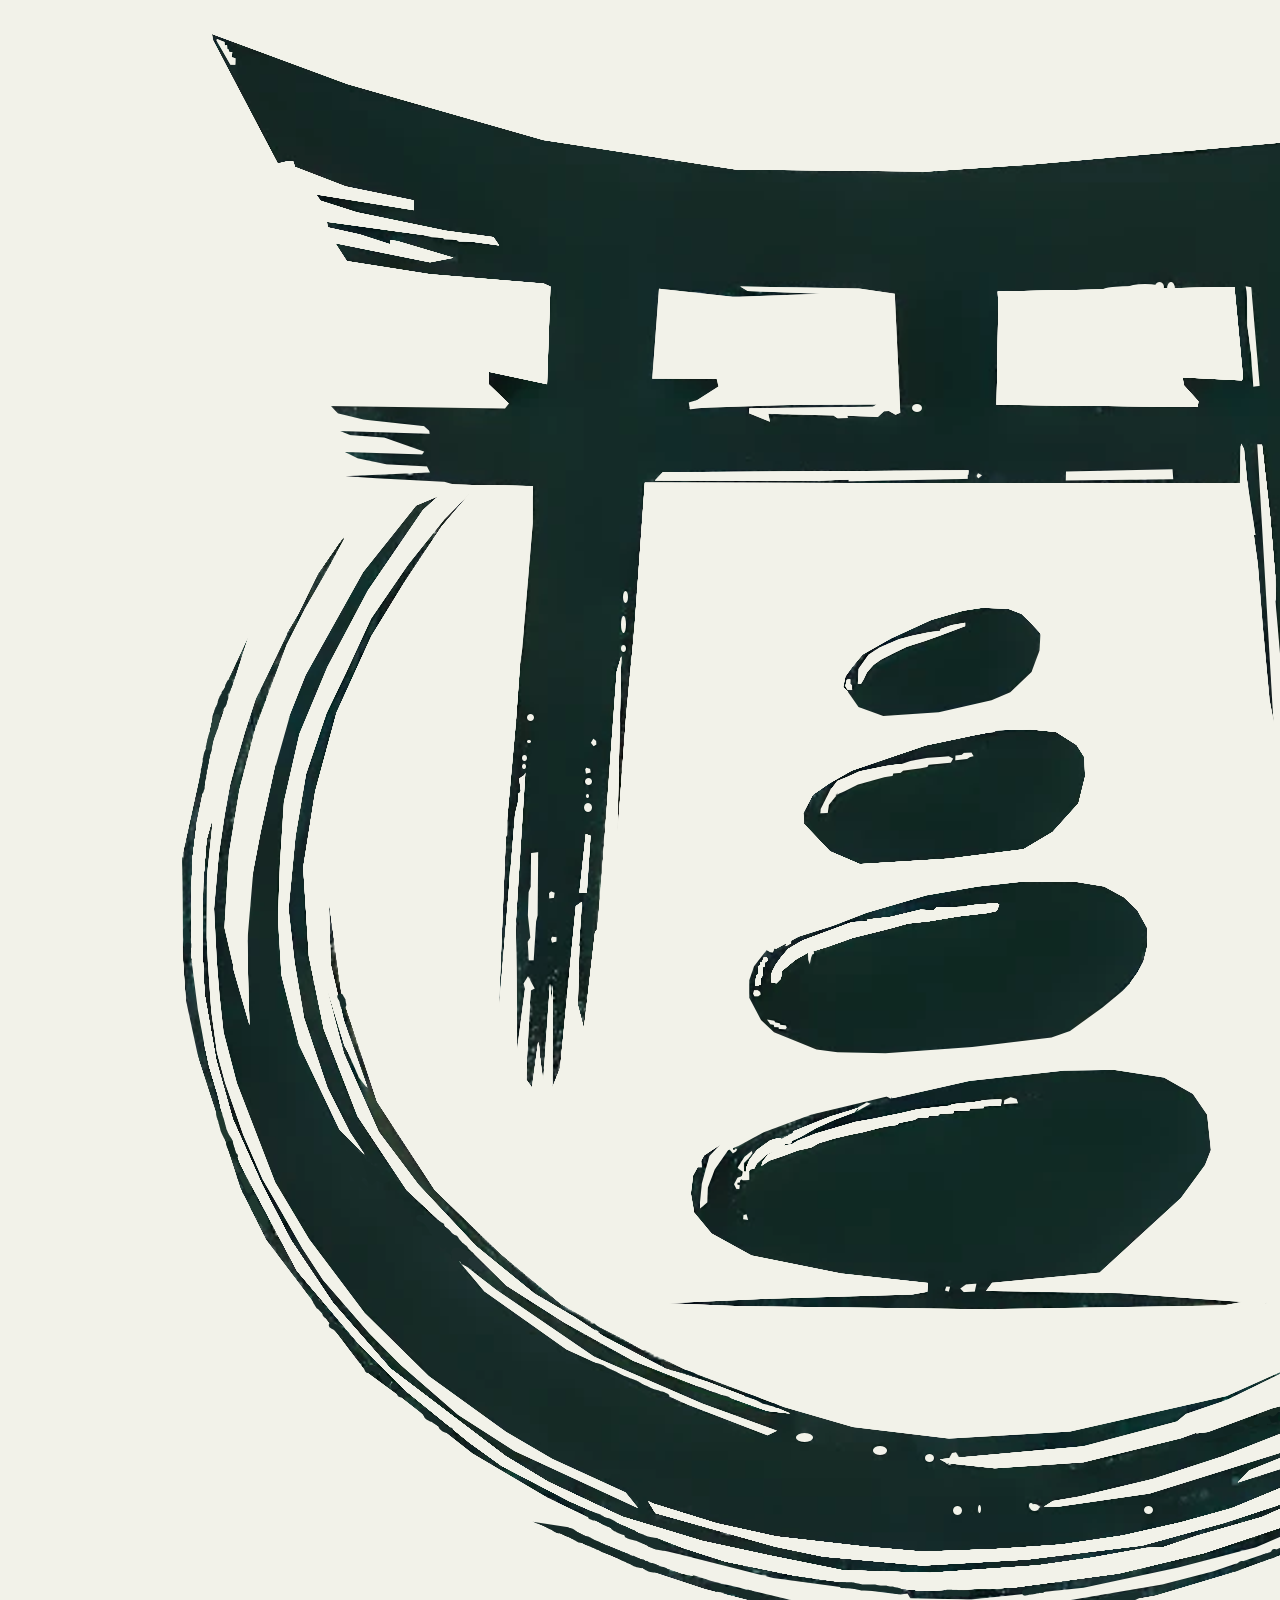
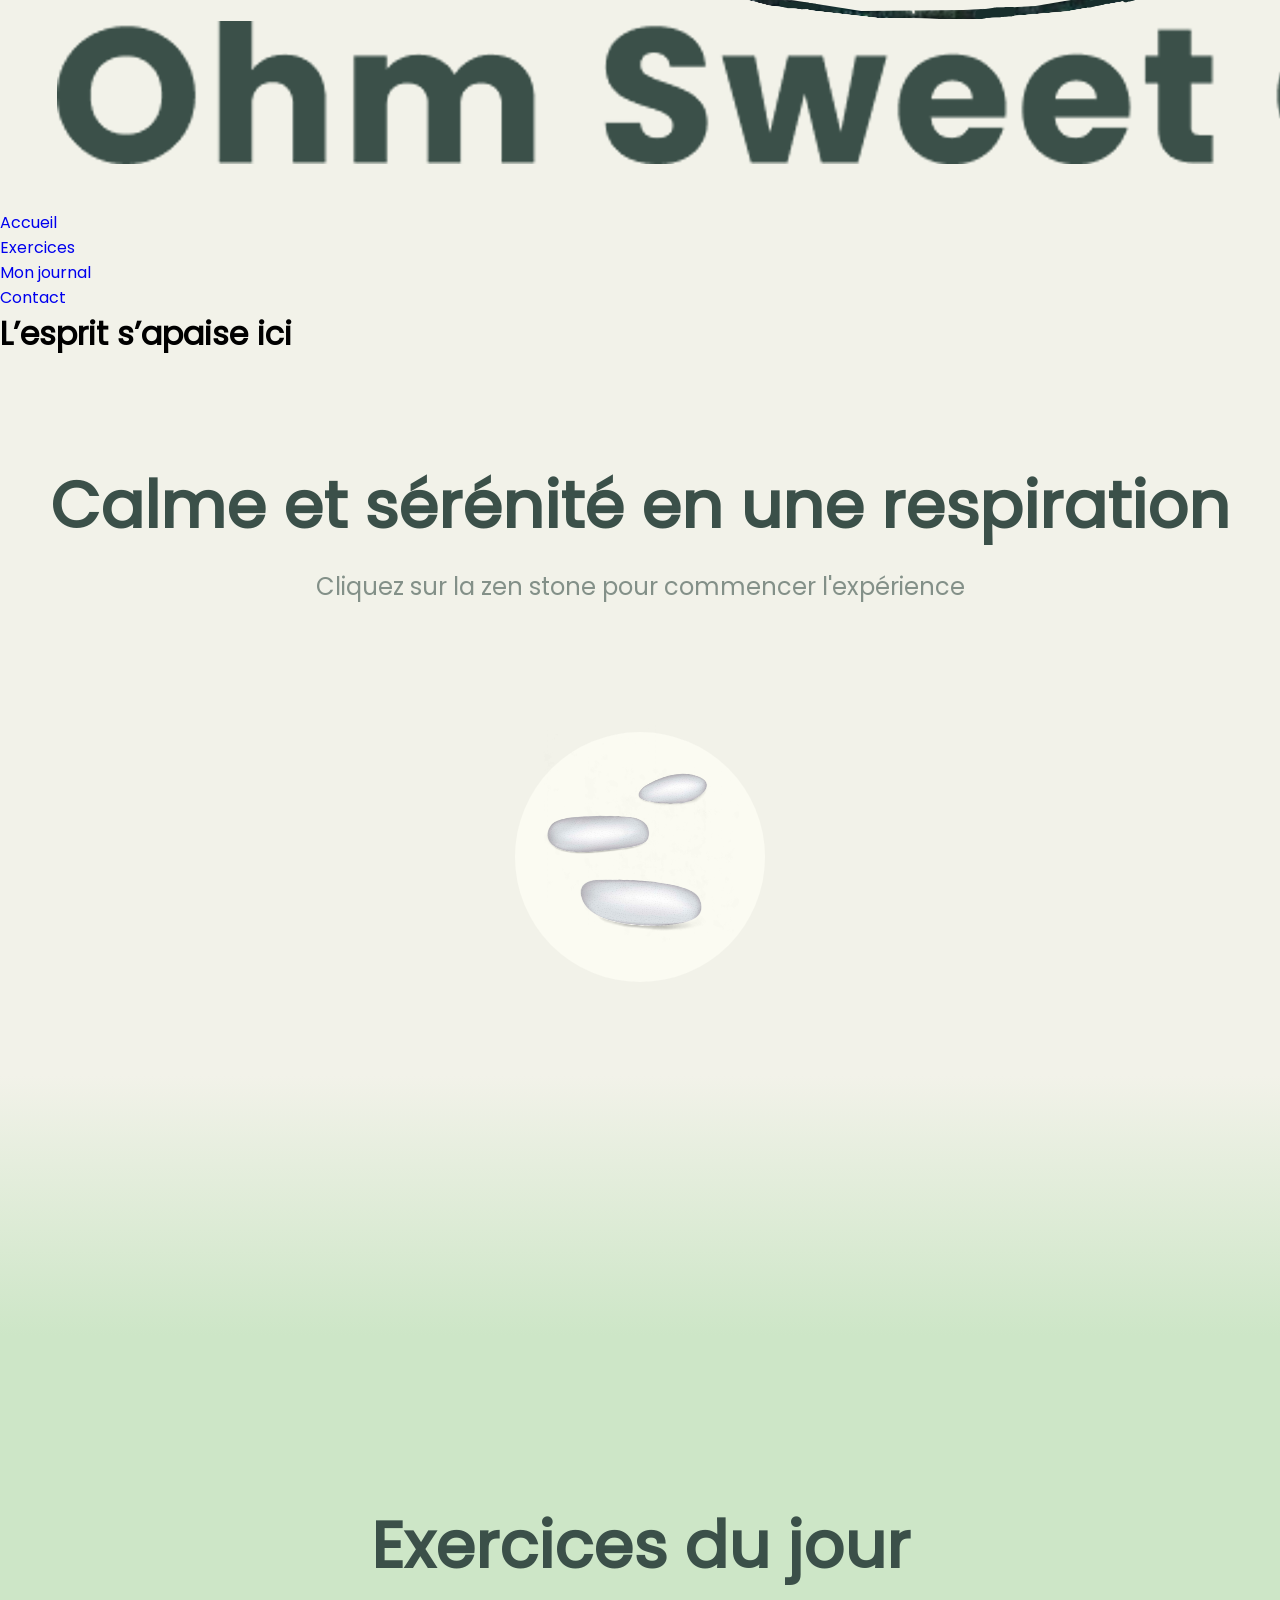
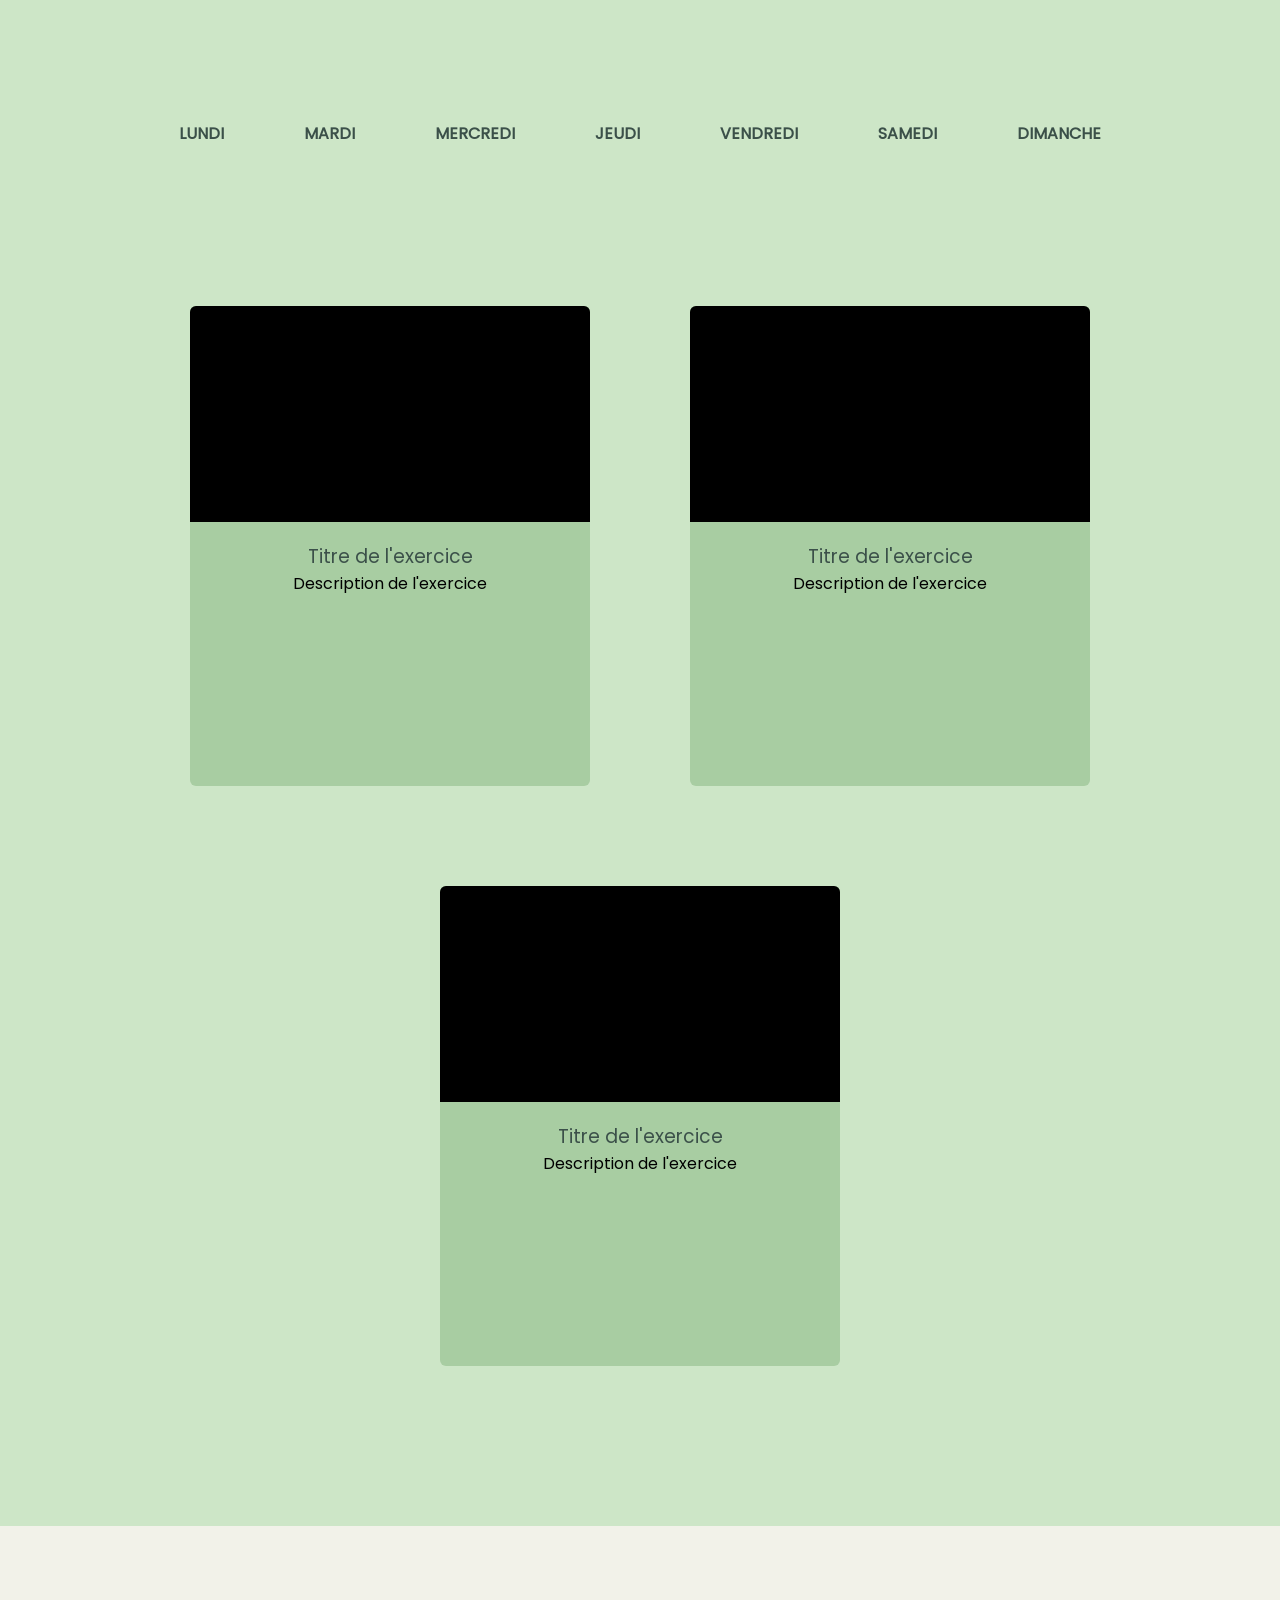
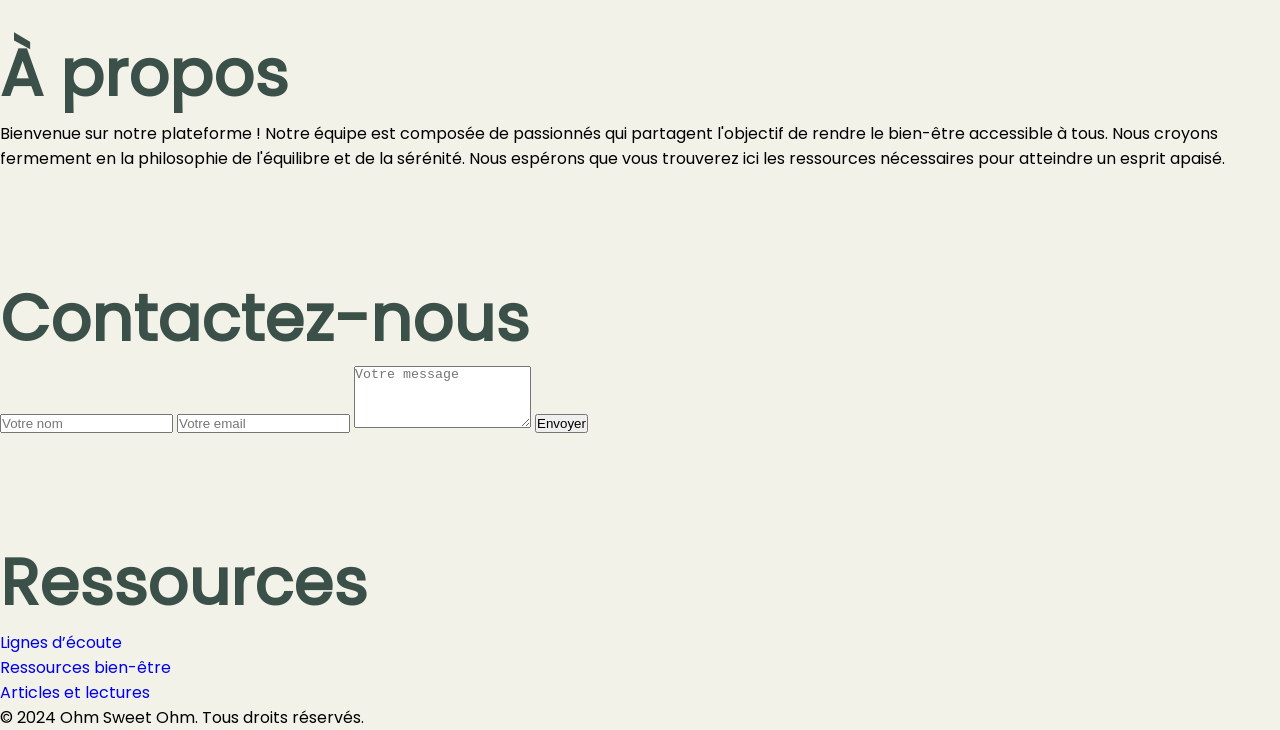
==== commit 6d5f979a: "version final fusioné" ====
--- a/exercices.html
+++ b/exercices.html
@@ -12,6 +12,32 @@
     <title>Document</title>
 </head>
 <body>
+</head>
+<body>
+    <header>
+            
+        <nav class="navbar">
+            <div class="logo" id="navigation">
+                <img src="assets/img/logo.png" alt="Ohm Sweet Ohm">
+            </div>
+            <ul class="nav-links">
+                <li><a href="main.html">Accueil</a></li>
+                <li><a href="exercices.html">Exercices</a></li>
+                <li><a href="journal.html">Mon journal</a></li>
+                <li><a href="#contact">Contact</a></li>
+            </ul>
+            <div class="burger">
+                <span></span>
+                <span></span>
+                <span></span>
+            </div>
+        </nav>
+
+        <div>
+            <h1>L’esprit s’apaise ici</h1>
+        </div>
+
+    </header>
     <section id="breath">
         <div class="container">
             <div class="breath_title">
@@ -87,54 +113,86 @@
             <div id="gameClose"><i class="fa-solid fa-backward"></i></div>
         </section>
     </section>
+
     <section id="exercices">
         <div class="container">
             <div class="exercices_title">
                 <h2>Exercices du jour</h2>
                 <ul id="calendar">
-                    <li><a href="">LUNDI</a></li>
-                    <li><a href="">MARDI</a></li>
-                    <li><a href="">MERCREDI</a></li>
-                    <li><a href="">JEUDI</a></li>
-                    <li><a href="">VENDREDI</a></li>
-                    <li><a href="">SAMEDI</a></li>
-                    <li><a href="">DIMANCHE</a></li>
+                    <li><a href="#" data-day="lundi">LUNDI</a></li>
+                    <li><a href="#" data-day="mardi">MARDI</a></li>
+                    <li><a href="#" data-day="mercredi">MERCREDI</a></li>
+                    <li><a href="#" data-day="jeudi">JEUDI</a></li>
+                    <li><a href="#" data-day="vendredi">VENDREDI</a></li>
+                    <li><a href="#" data-day="samedi">SAMEDI</a></li>
+                    <li><a href="#" data-day="dimanche">DIMANCHE</a></li>
                 </ul>
             </div>
 
             <div class="exercices_card_container">
-                <!-- Pour chaque card = image en background de la card -->
                 <div class="exercice_card">
                     <div class="img_abs">
-                        <img src="" alt="">
+                        <iframe src="" frameborder="0" allowfullscreen></iframe>
                     </div>
                     <div class="EC_text">
-                        <h3 class="EC_title">COUCOU TITRE</h3>
-                        <p class="EC_text"></p>
+                        <h3 class="EC_title">Titre de l'exercice</h3>
+                        <p class="EC_text_content">Description de l'exercice</p>
                     </div>
                 </div>
                 <div class="exercice_card">
                     <div class="img_abs">
-                        <img src="" alt="">
+                        <iframe src="" frameborder="0" allowfullscreen></iframe>
                     </div>
                     <div class="EC_text">
-                        <h3 class="EC_title">COUCOU TITRE</h3>
-                        <p class="EC_text"></p>
+                        <h3 class="EC_title">Titre de l'exercice</h3>
+                        <p class="EC_text_content">Description de l'exercice</p>
                     </div>
                 </div>
                 <div class="exercice_card">
                     <div class="img_abs">
-                        <img src="" alt="">
+                        <iframe src="" frameborder="0" allowfullscreen></iframe>
                     </div>
                     <div class="EC_text">
-                        <h3 class="EC_title">COUCOU TITRE</h3>
-                        <p class="EC_text"></p>
+                        <h3 class="EC_title">Titre de l'exercice</h3>
+                        <p class="EC_text_content">Description de l'exercice</p>
                     </div>
                 </div>
             </div>
         </div>
     </section>
+
     <div class="bg_white_banner"></div>
 </body>
-<footer></footer>
+<footer class="site-footer" id="contact">
+    <div class="footer-content">
+        <div class="footer-section about">
+            <h2>À propos</h2>
+            <p>
+                Bienvenue sur notre plateforme ! Notre équipe est composée de passionnés qui partagent l'objectif de rendre le bien-être accessible à tous. Nous croyons fermement en la philosophie de l'équilibre et de la sérénité. Nous espérons que vous trouverez ici les ressources nécessaires pour atteindre un esprit apaisé.
+            </p>
+        </div>
+
+        <div class="footer-section contact-form">
+            <h2>Contactez-nous</h2>
+            <form action="#" method="post">
+                <input type="text" name="name" placeholder="Votre nom" required>
+                <input type="email" name="email" placeholder="Votre email" required>
+                <textarea name="message" rows="4" placeholder="Votre message" required></textarea>
+                <button type="submit">Envoyer</button>
+            </form>
+        </div>
+
+        <div class="footer-section resources">
+            <h2>Ressources</h2>
+            <ul>
+                <li><a href="#">Lignes d’écoute</a></li>
+                <li><a href="#">Ressources bien-être</a></li>
+                <li><a href="#">Articles et lectures</a></li>
+            </ul>
+        </div>
+    </div>
+    <div class="footer-bottom">
+        <p>&copy; 2024 Ohm Sweet Ohm. Tous droits réservés.</p>
+    </div>
+</footer>
 </html>
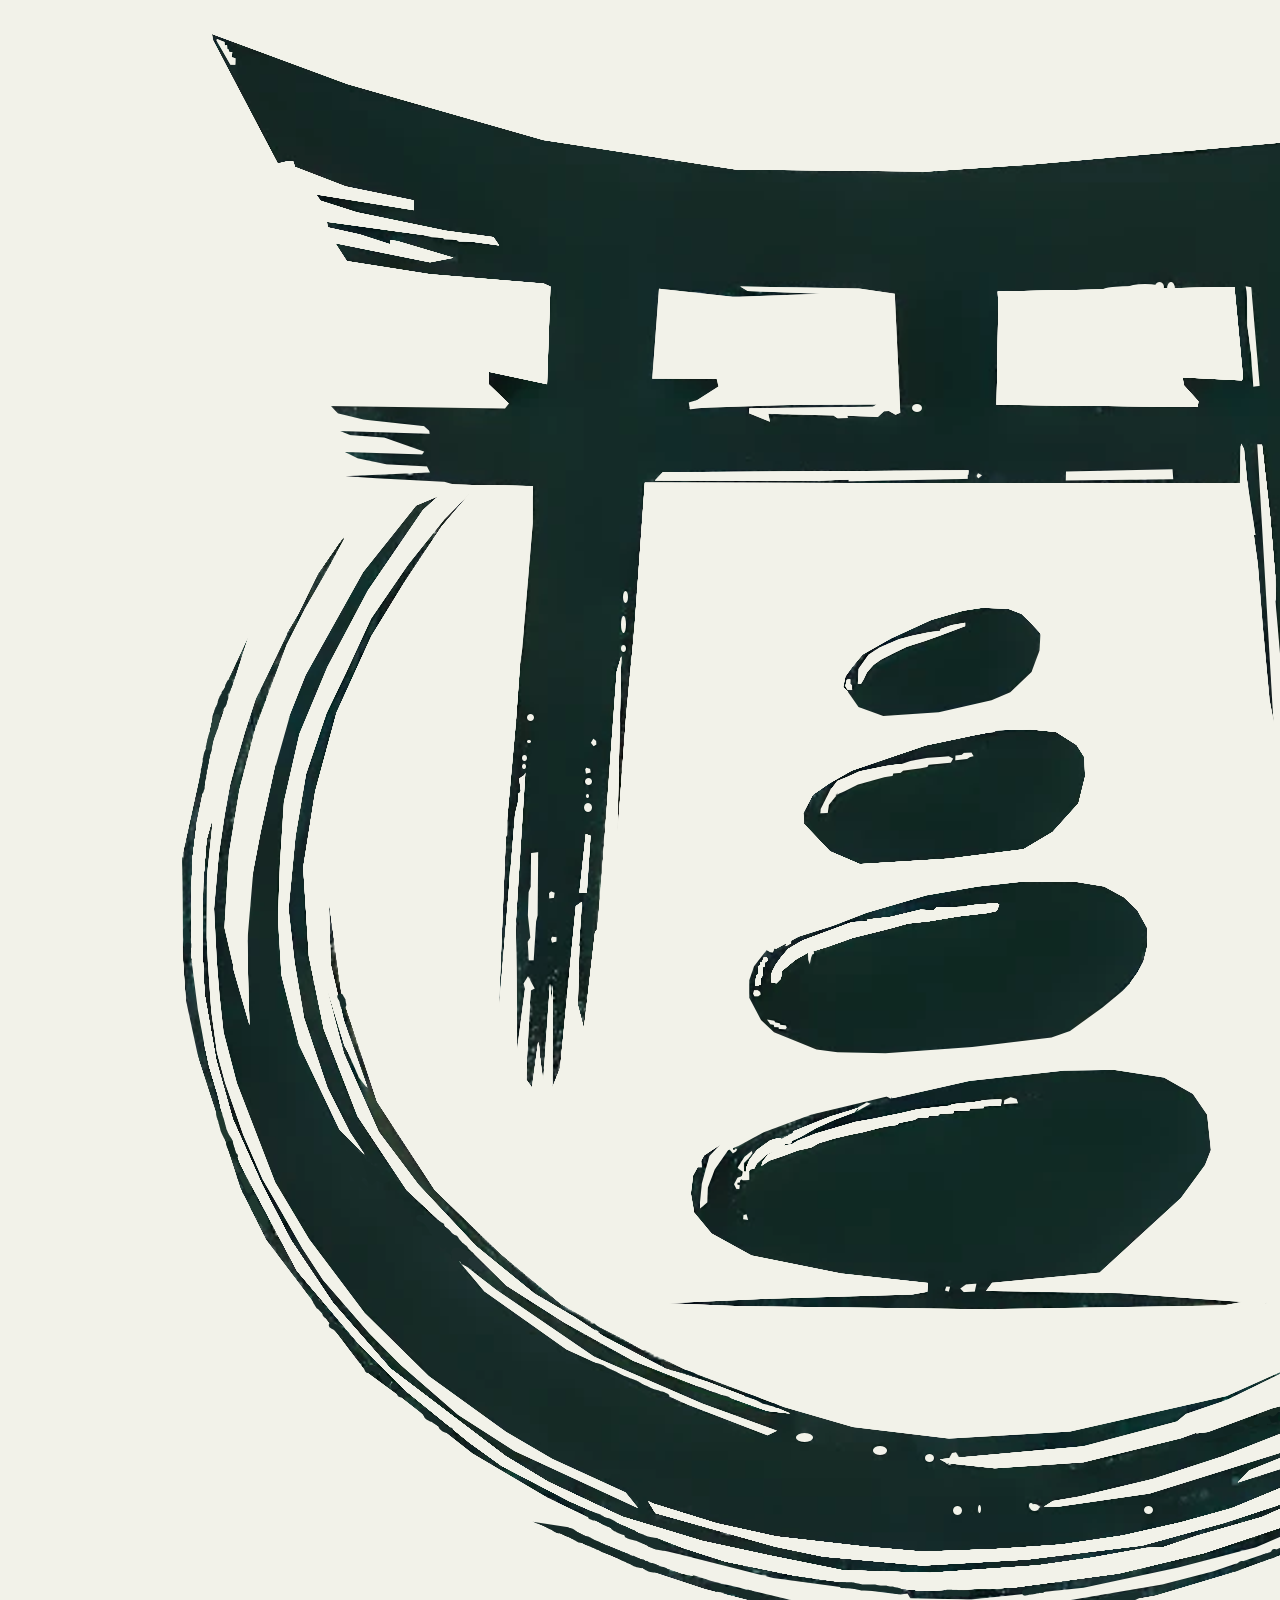
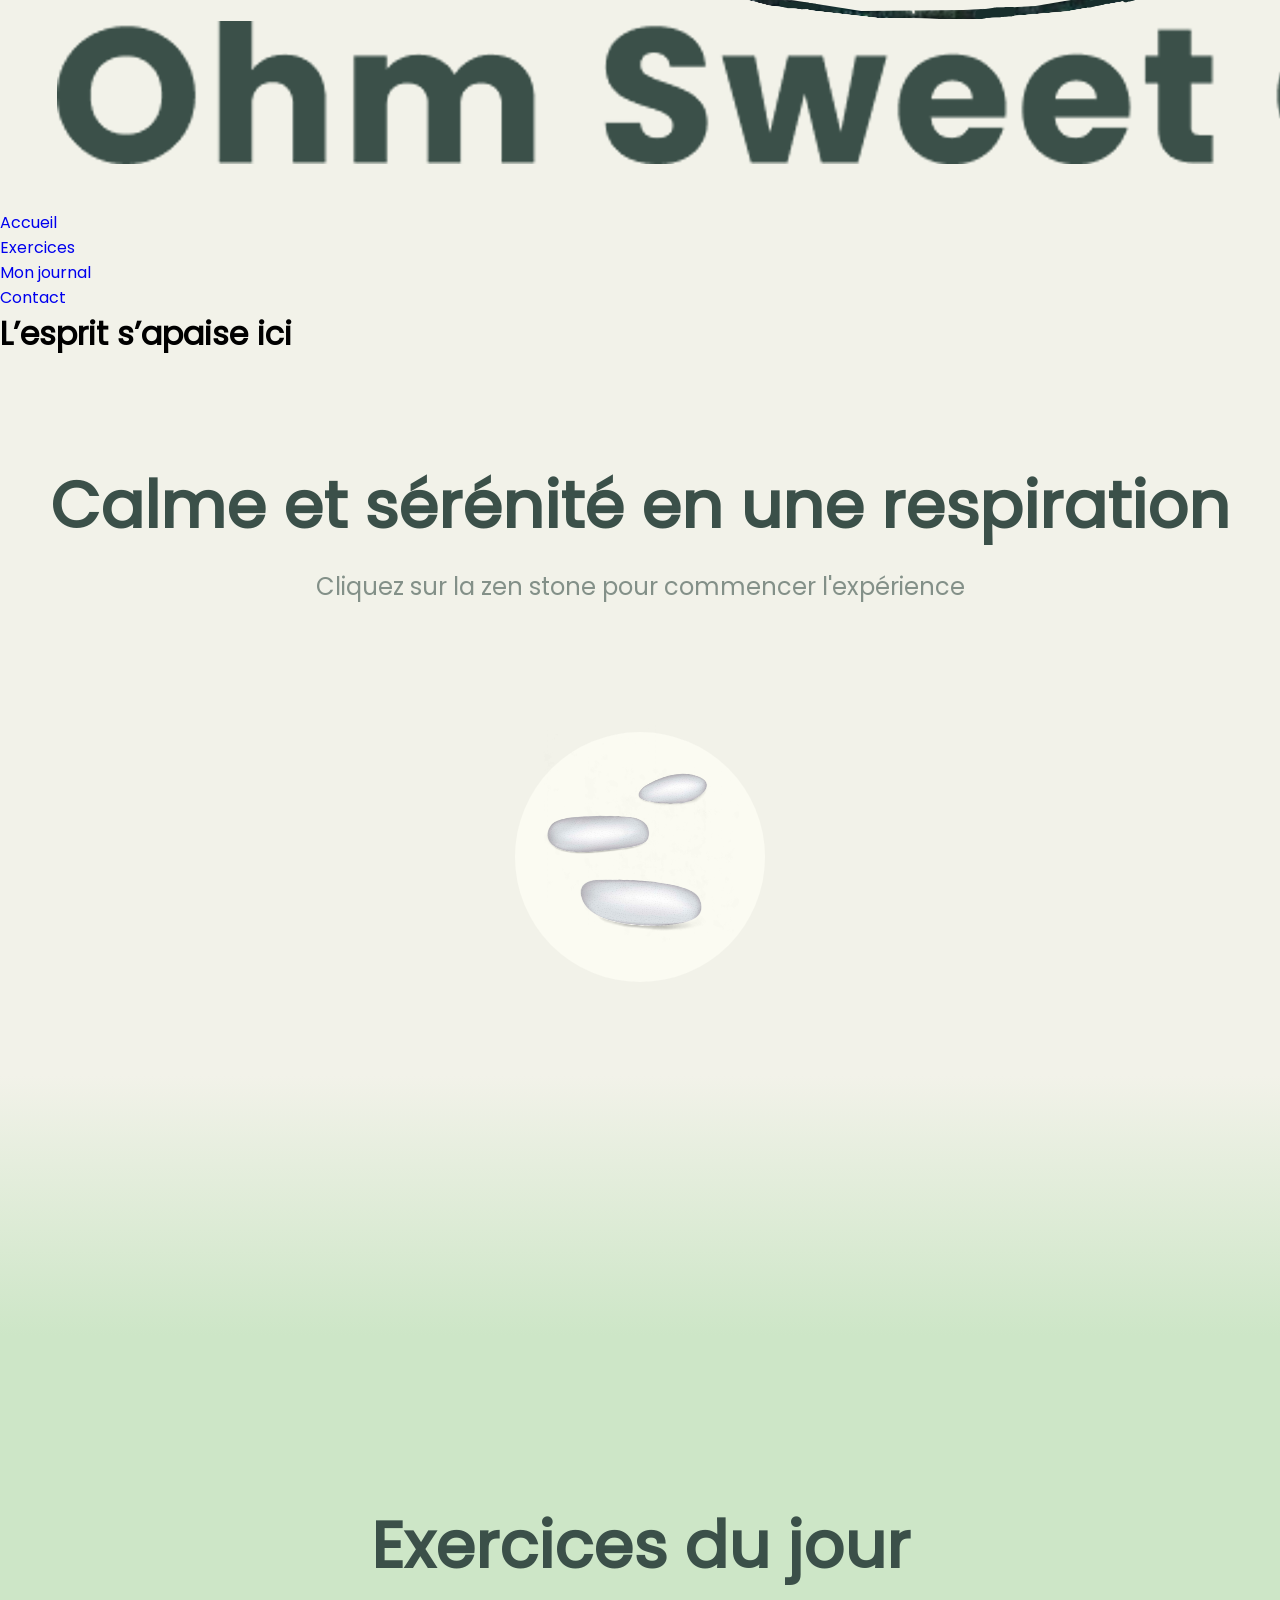
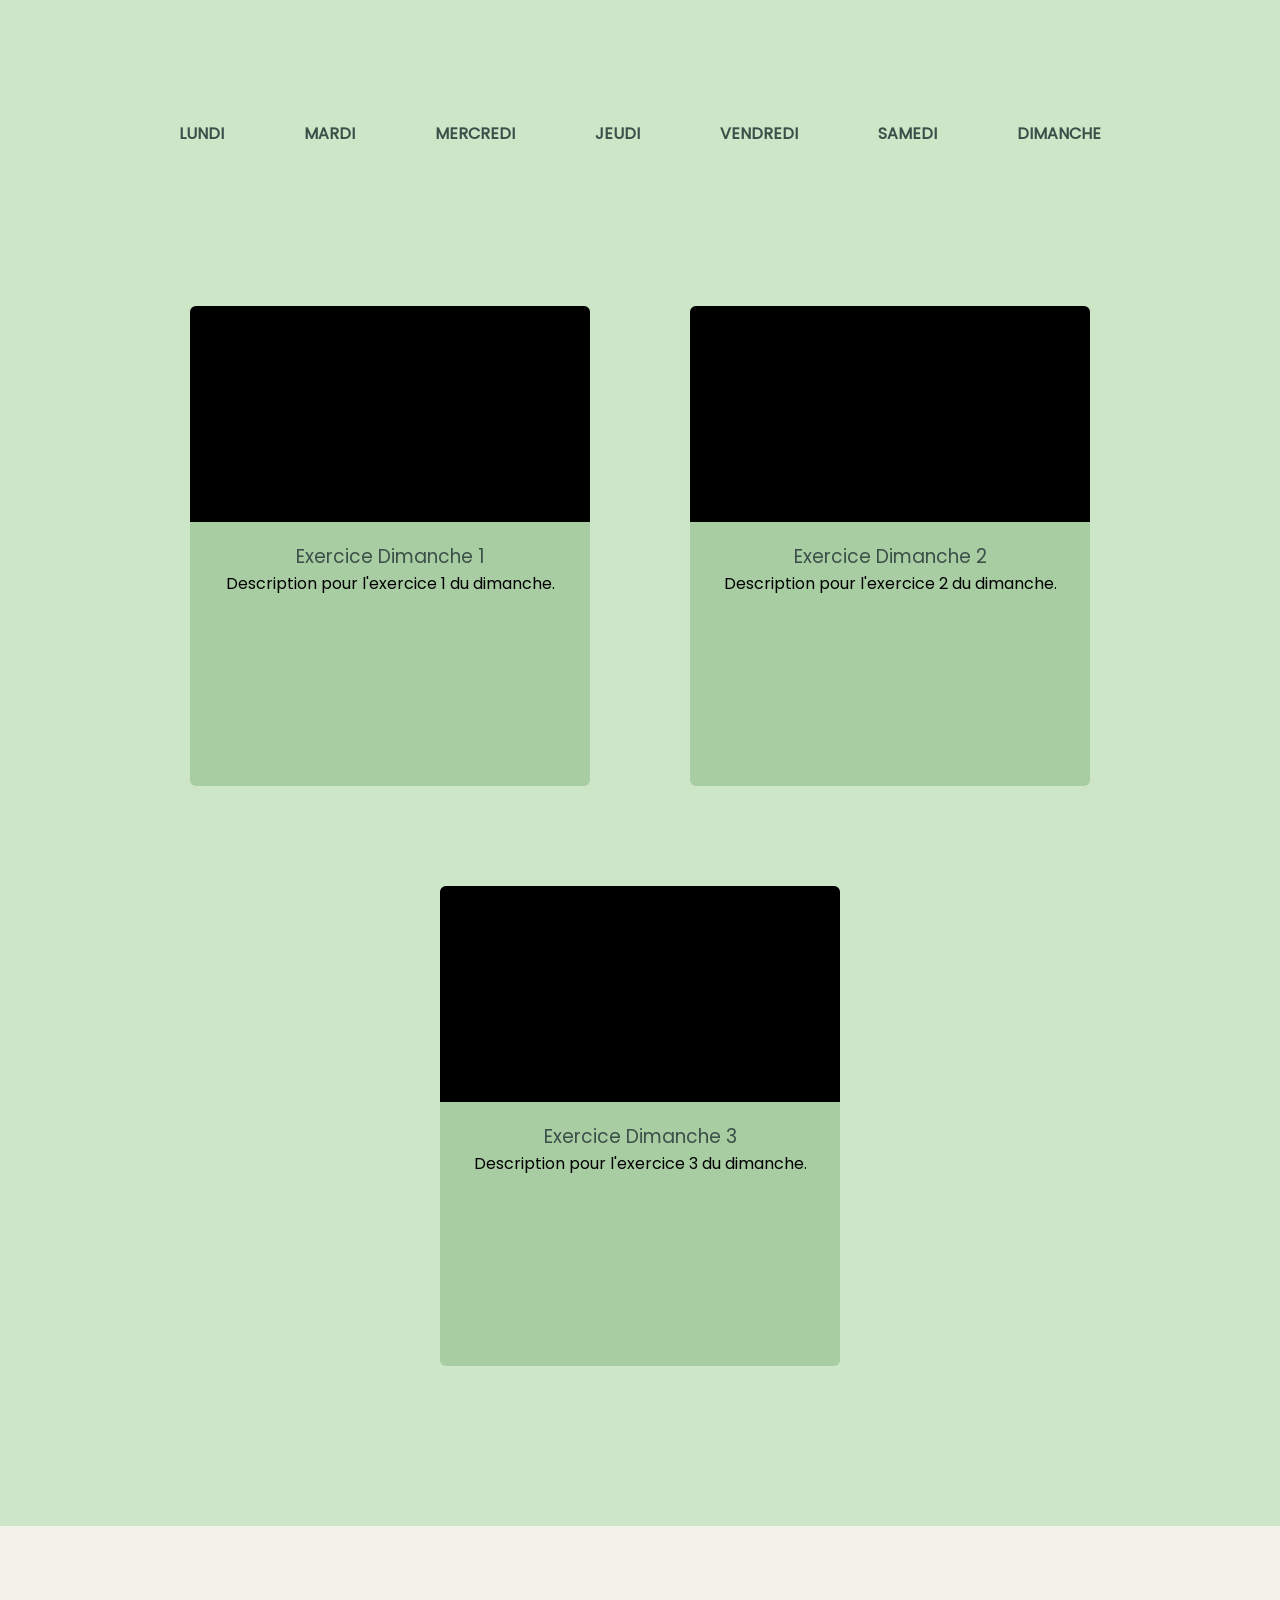
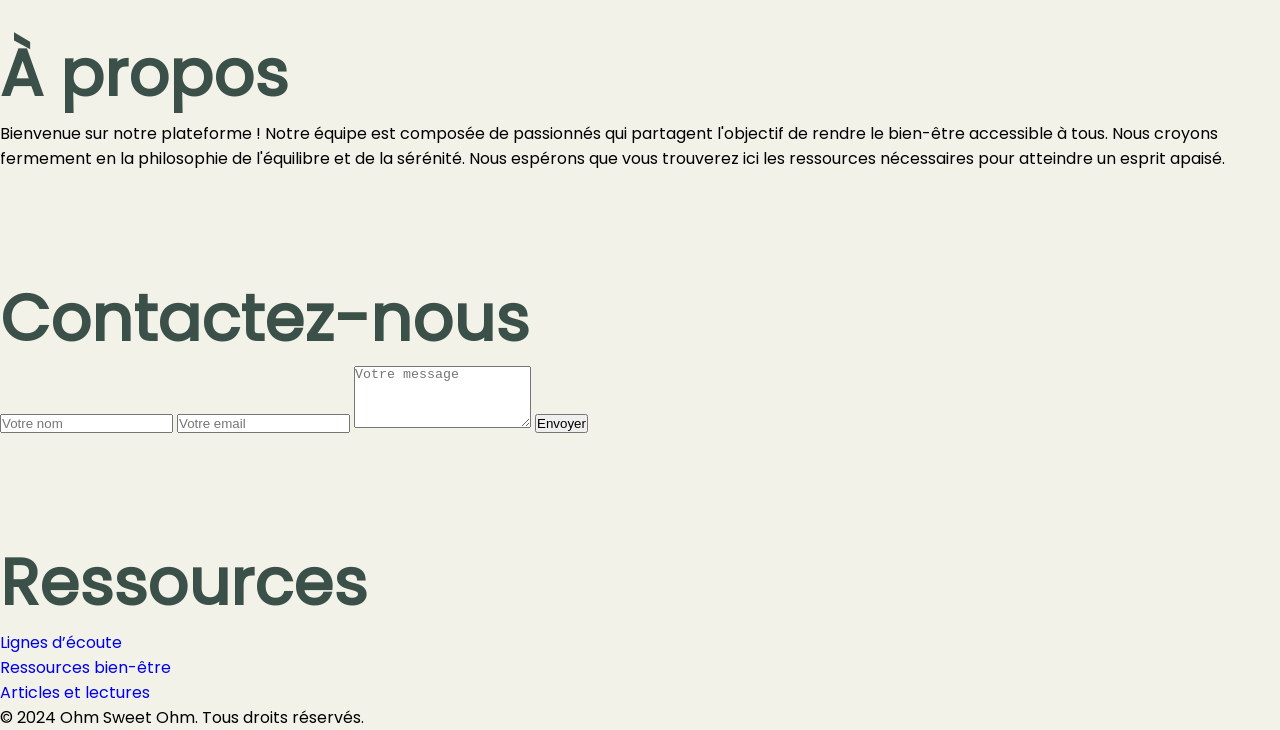
==== commit 8758984b: "Update exercices.html" ====
--- a/exercices.html
+++ b/exercices.html
@@ -4,6 +4,12 @@
     <meta charset="UTF-8">
     <meta name="viewport" content="width=device-width, initial-scale=1.0">
     <!-- favicons -->
+    <link rel="icon" type="image/png" href="assets/favicon/favicon-96x96.png" sizes="96x96" />
+    <link rel="icon" type="image/svg+xml" href="assets/favicon/favicon.svg" />
+    <link rel="shortcut icon" href="assets/favicon/favicon.ico" />
+    <link rel="apple-touch-icon" sizes="180x180" href="assets/favicon/apple-touch-icon.png" />
+    <meta name="apple-mobile-web-app-title" content="MyWebSite" />
+    <link rel="manifest" href="assets/favicon/site.webmanifest" />
      <link rel="stylesheet" href="assets/css/all.css">
     <!-- CSS -->
     <link rel="stylesheet" href="assets/css/style.css">
@@ -195,4 +201,4 @@
         <p>&copy; 2024 Ohm Sweet Ohm. Tous droits réservés.</p>
     </div>
 </footer>
-</html>+</html>
